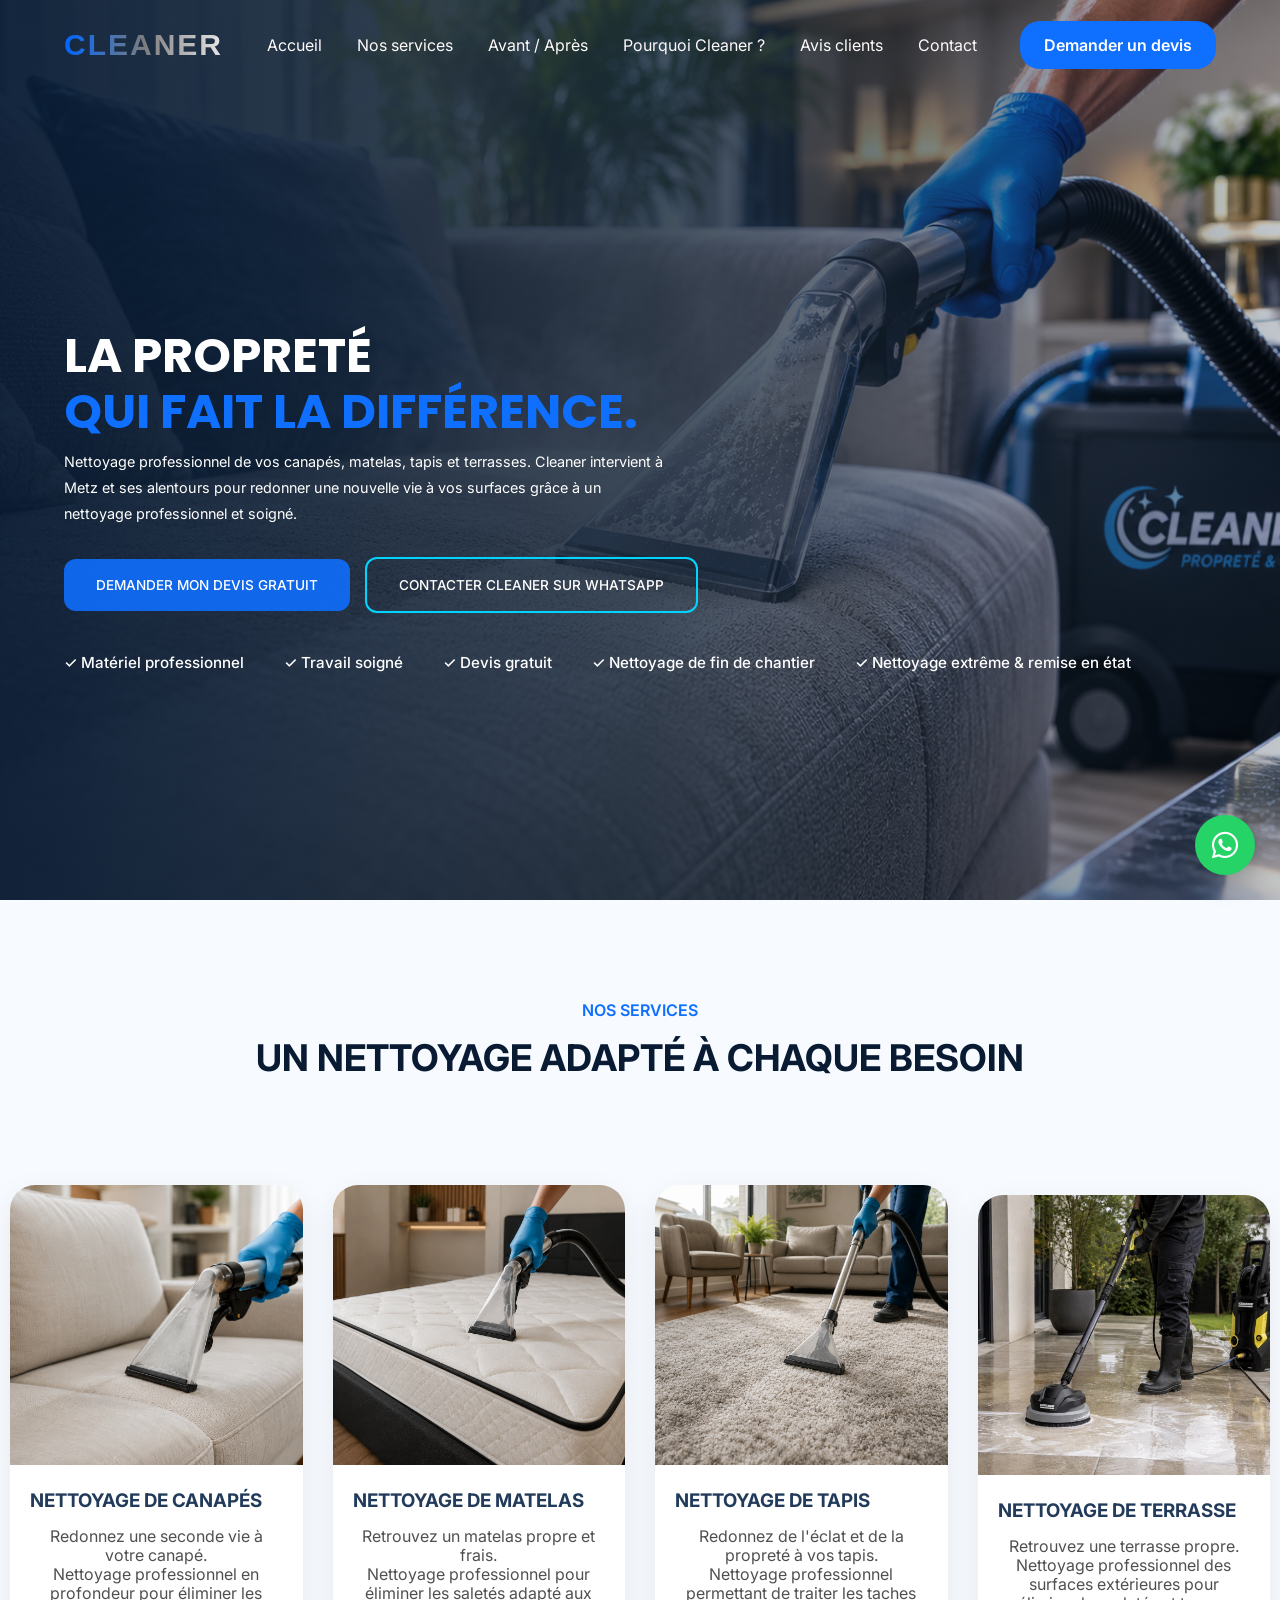
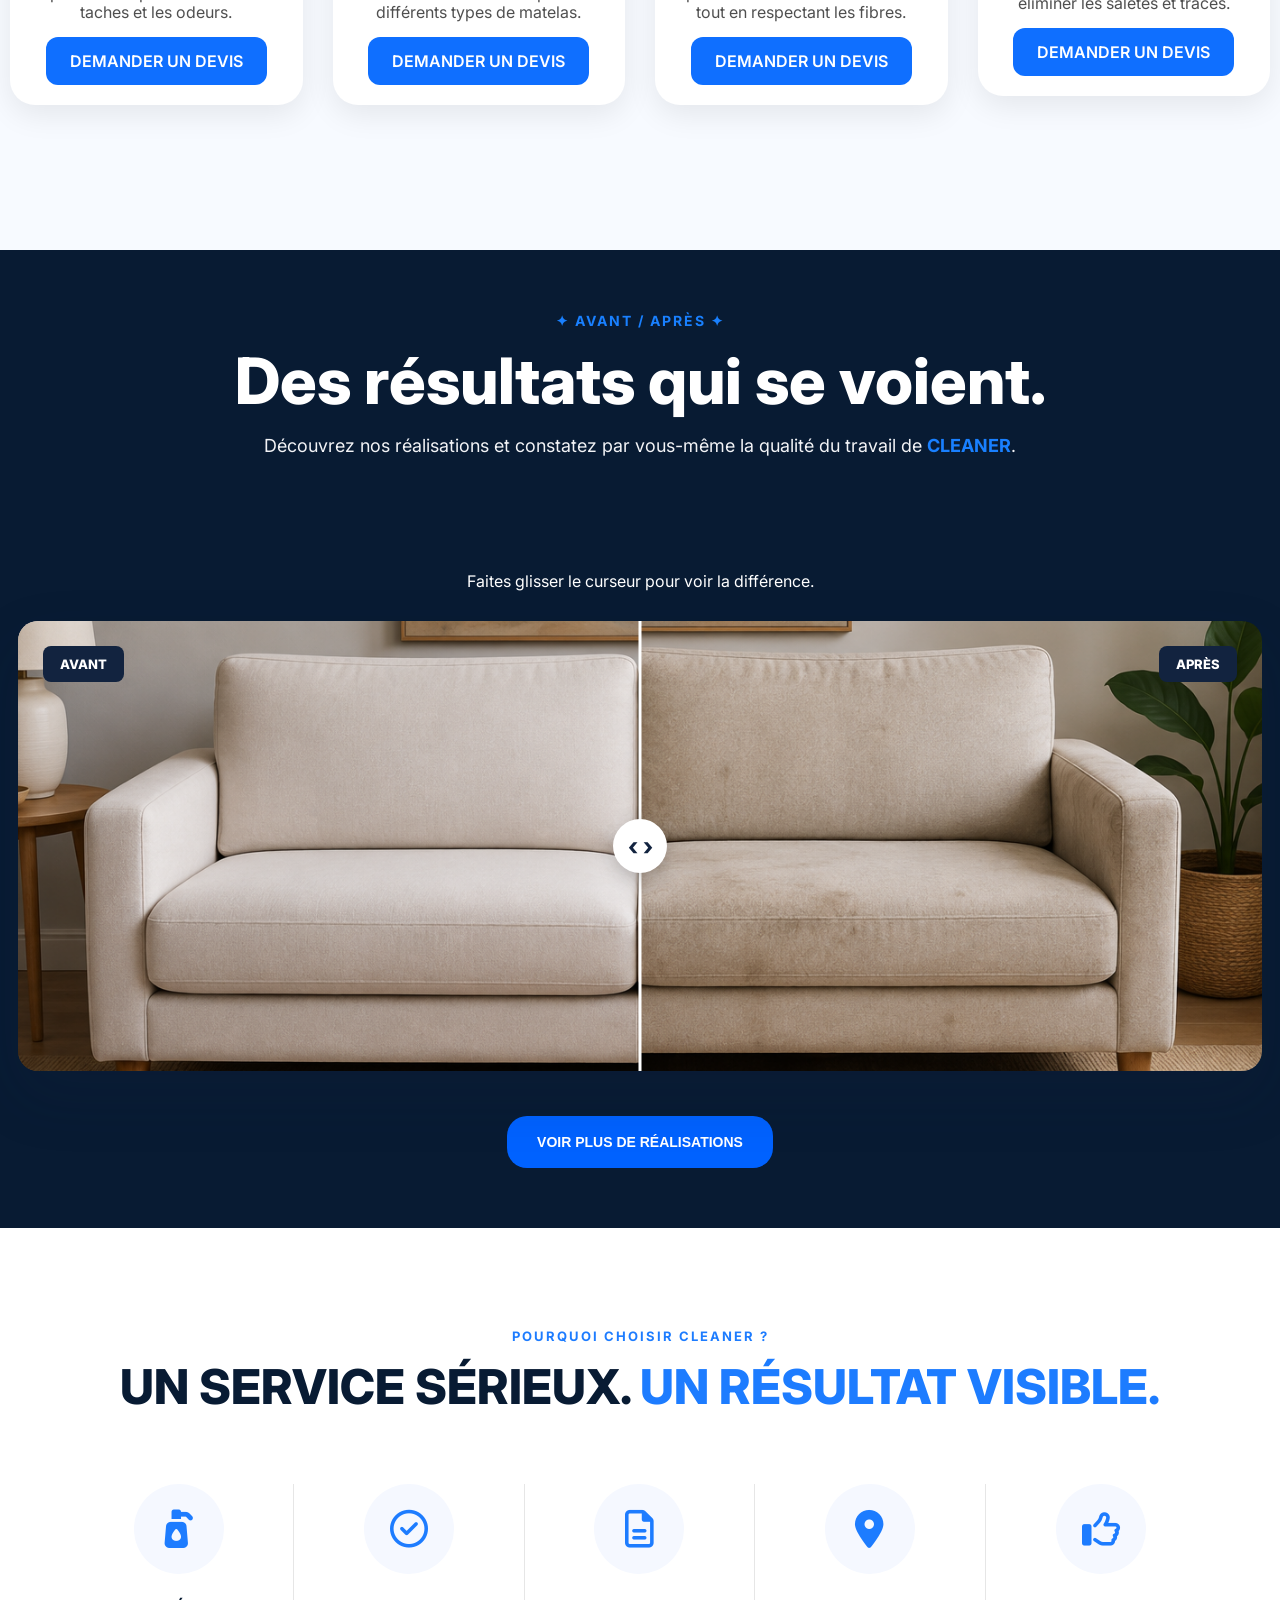
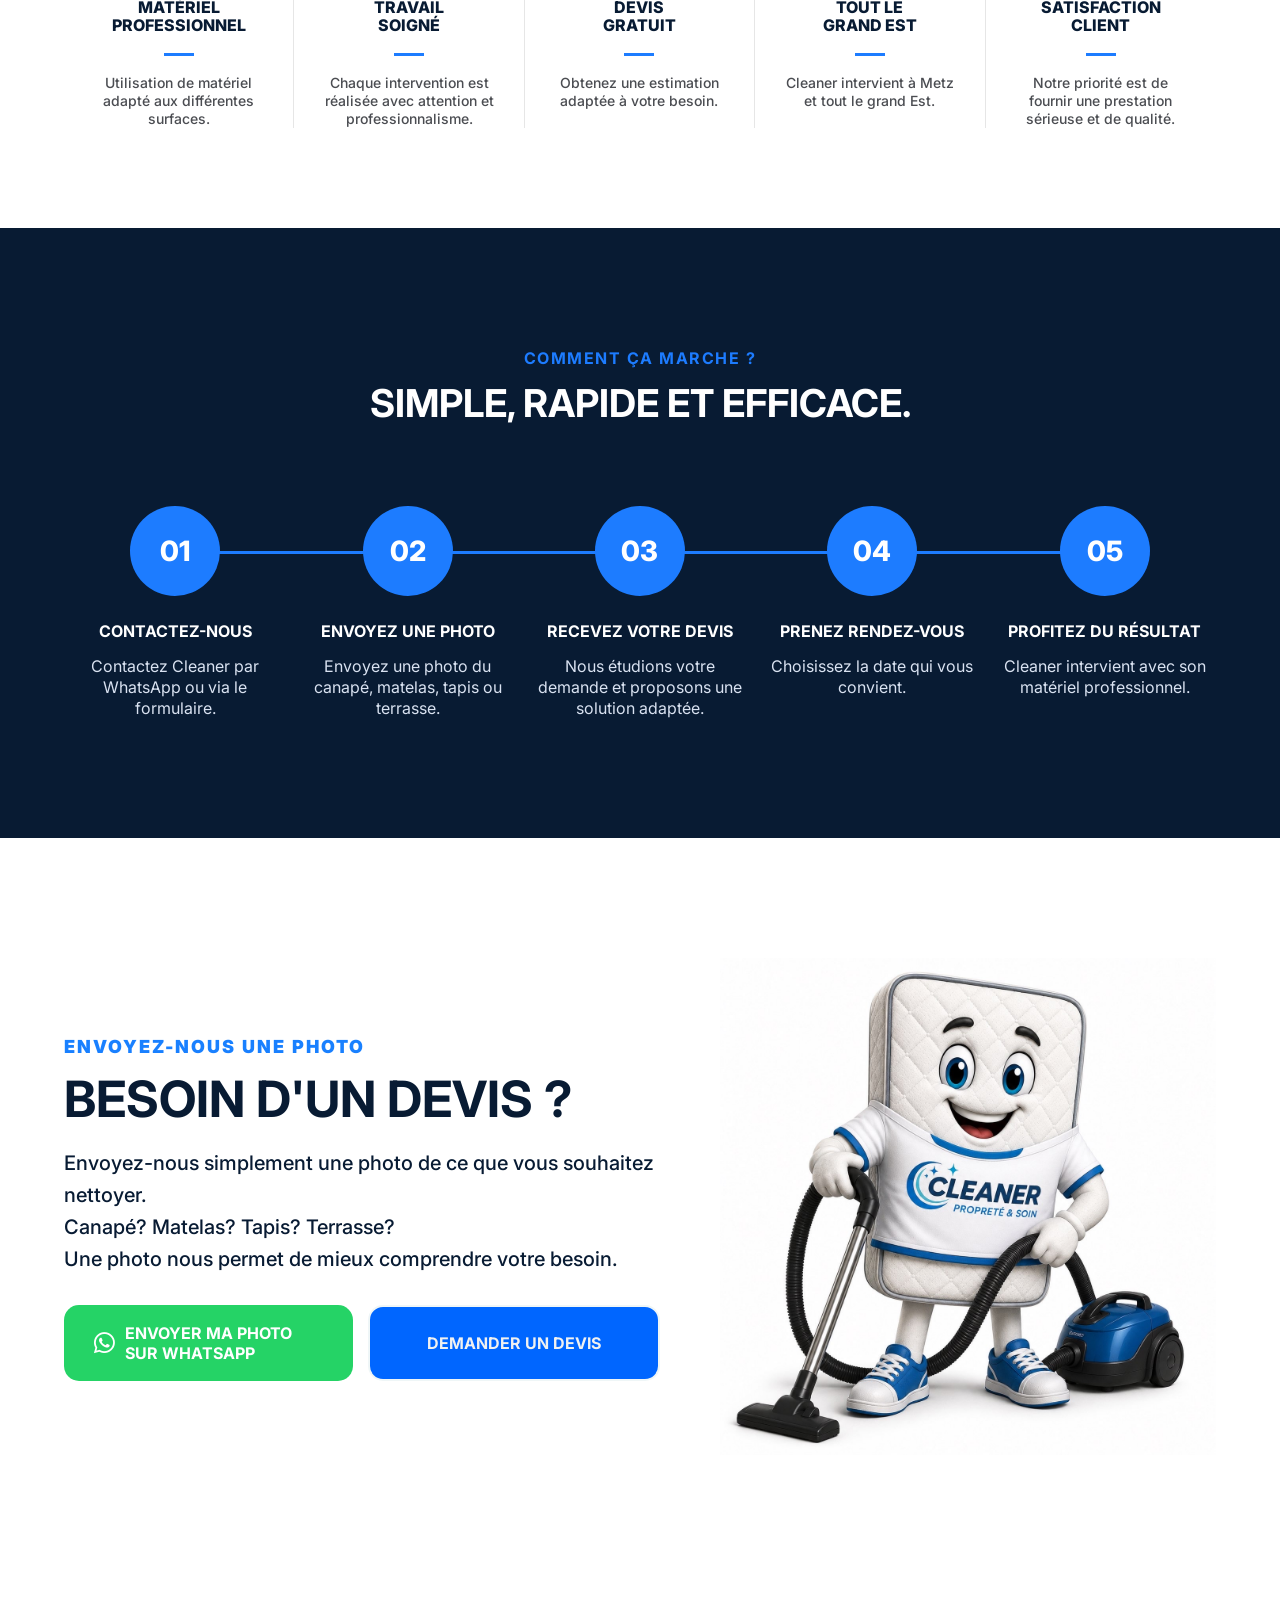
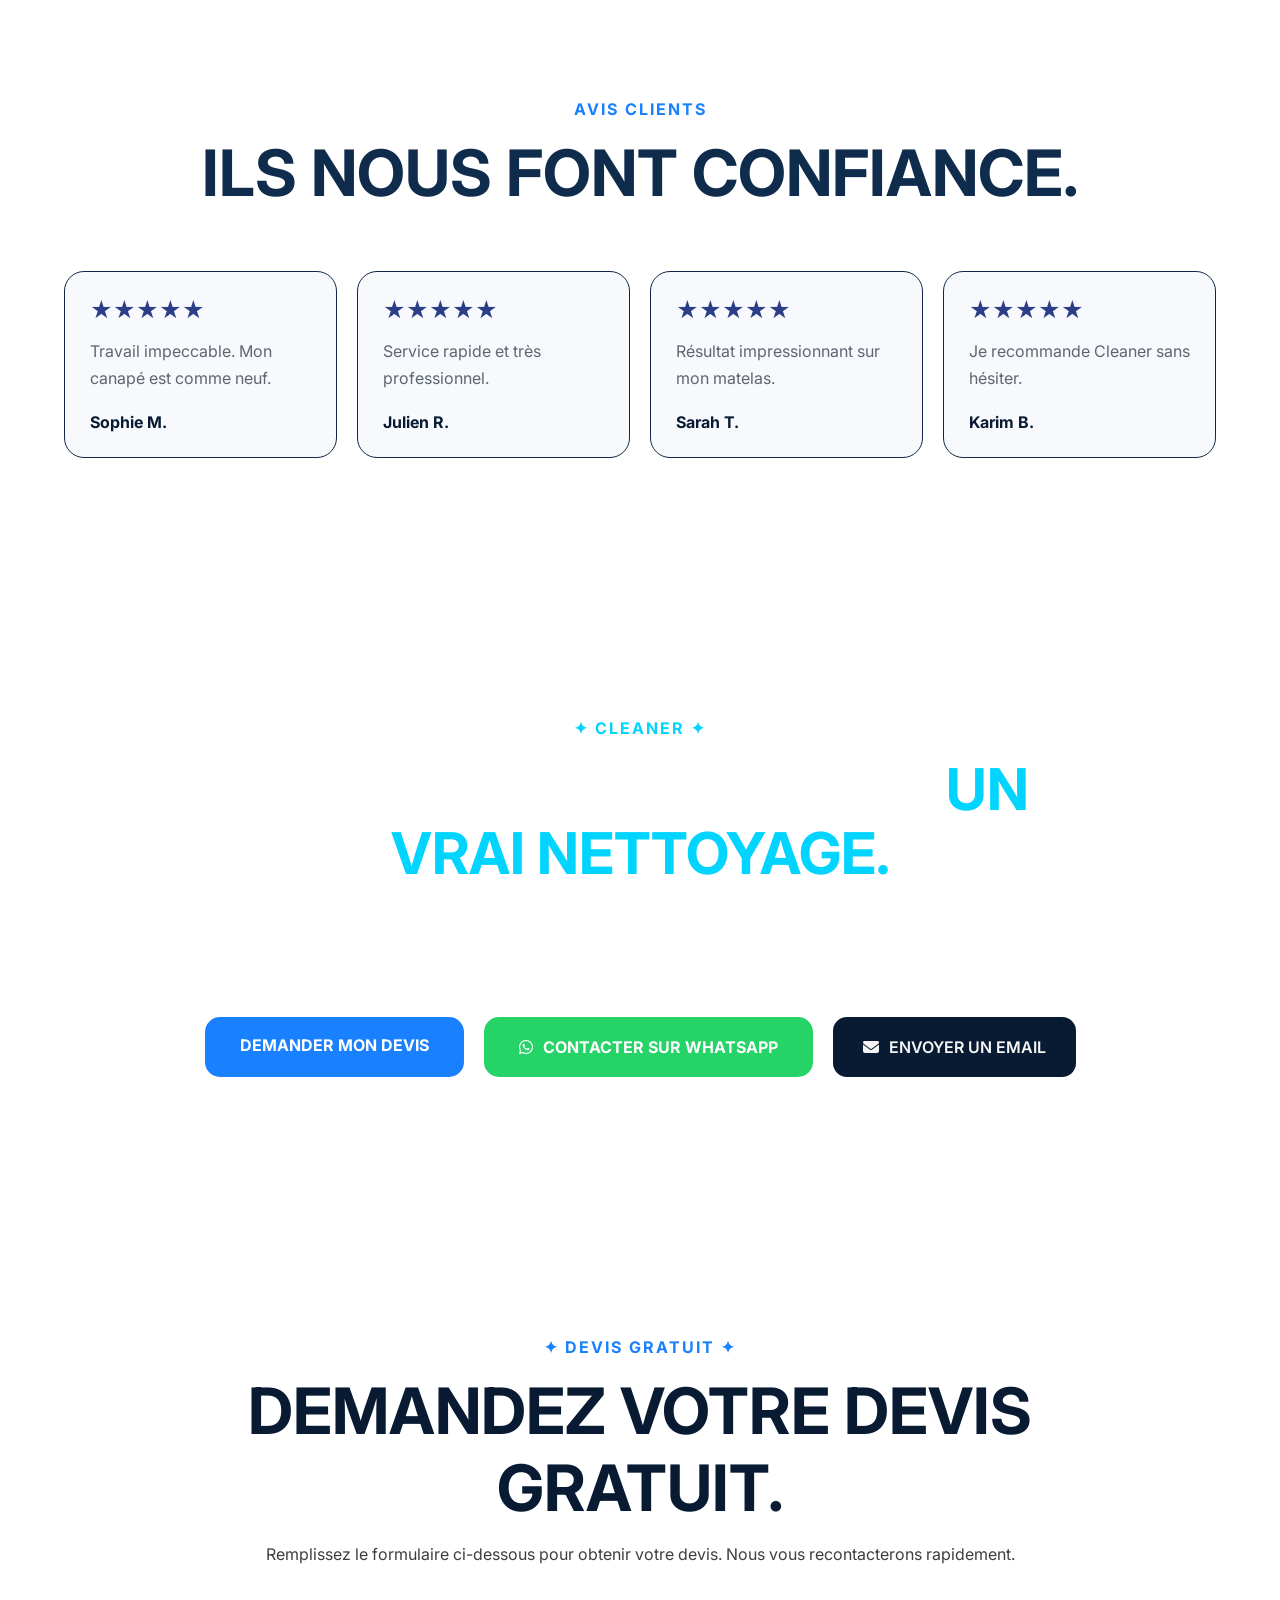
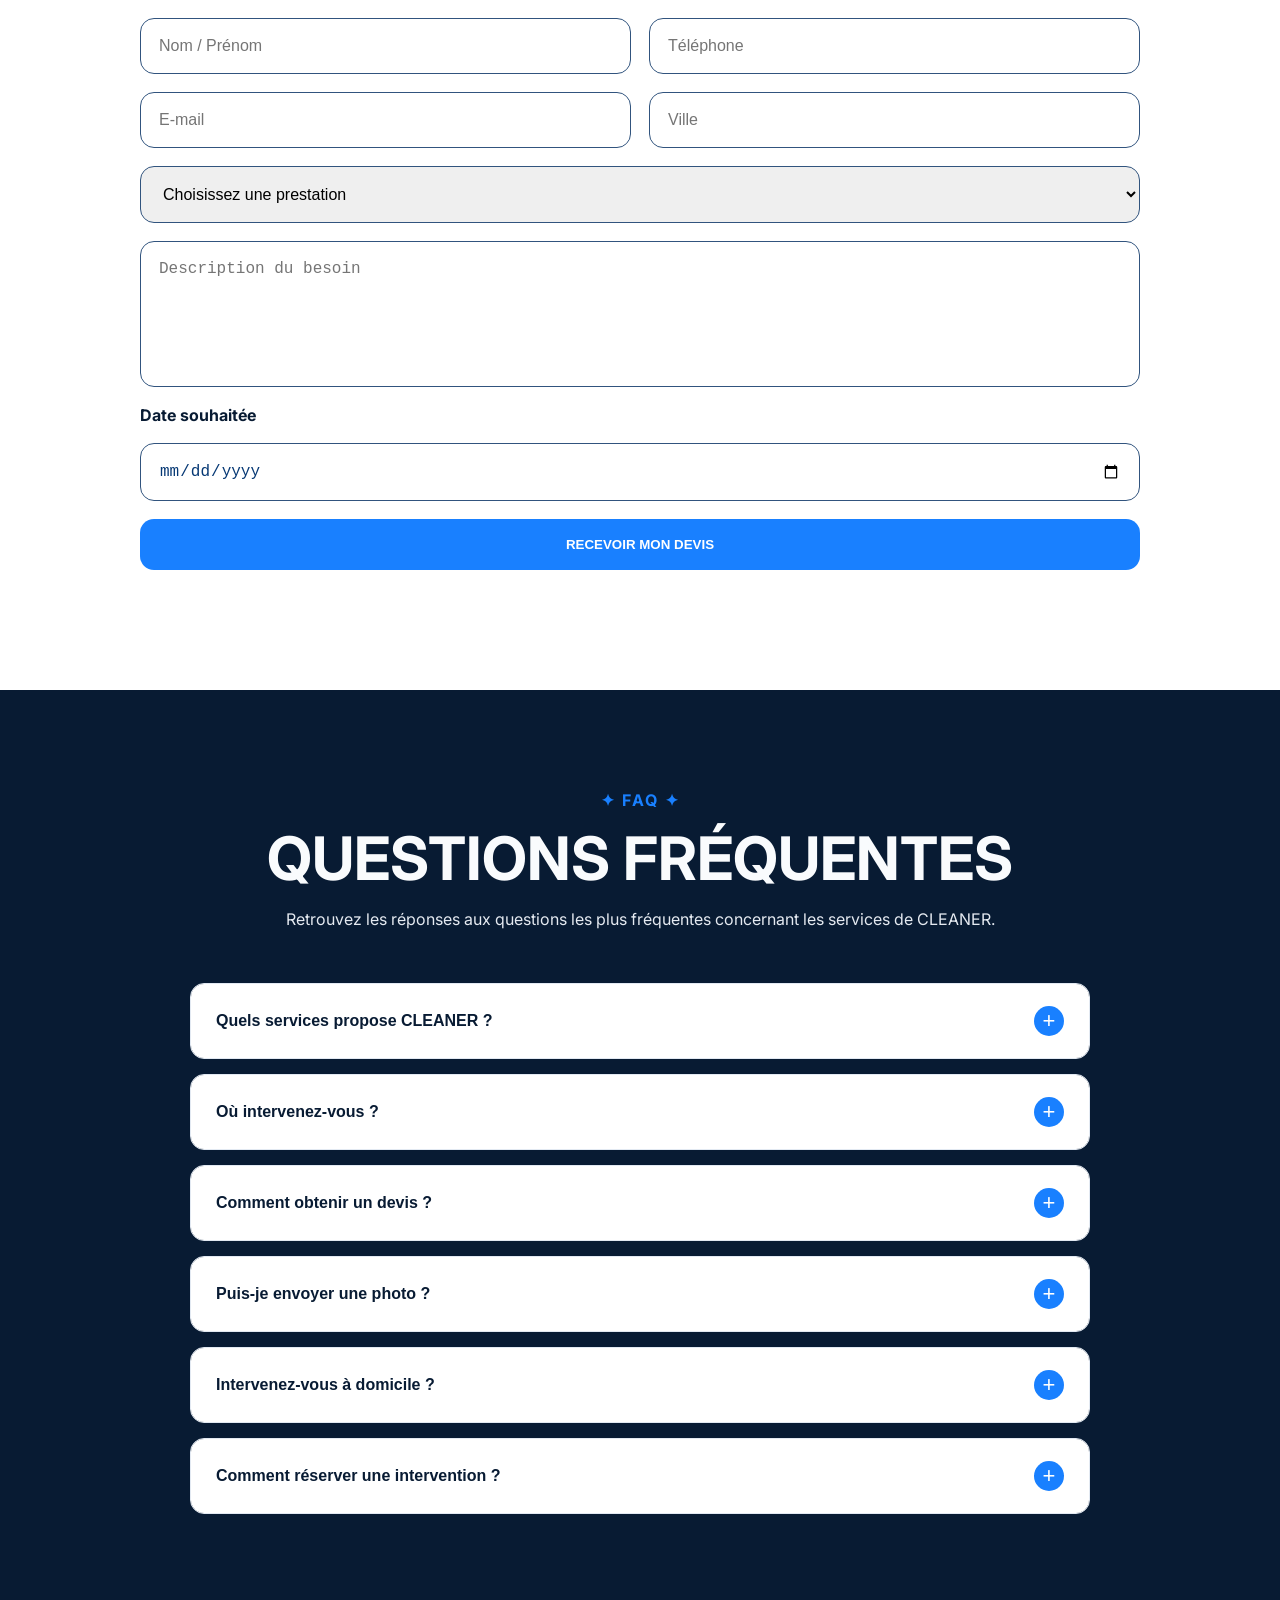
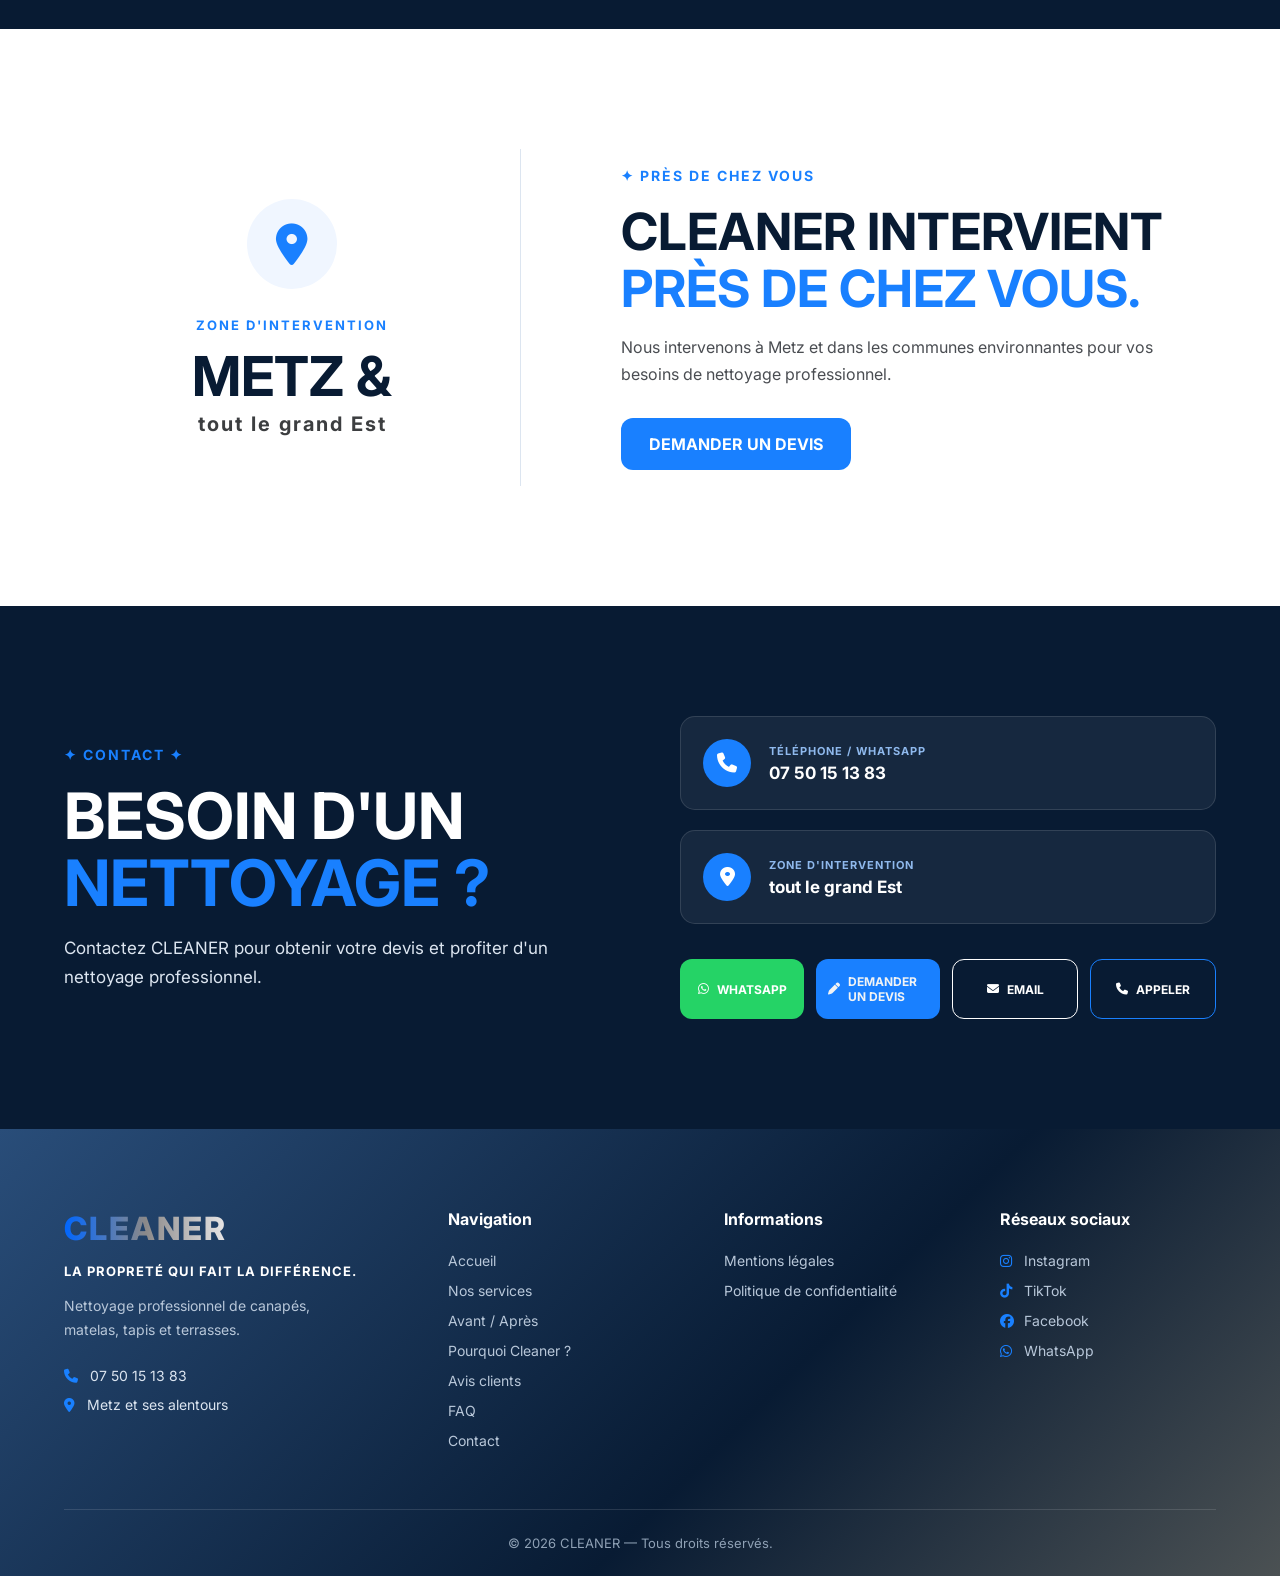
==== index.html @ 1c325944 "Update index.html" ====
<!DOCTYPE html>
<html lang="fr">
<head>
    <meta charset="UTF-8">
    <meta name="viewport" content="width=device-width, initial-scale=1.0">

    <title>Cleaner | Nettoyage professionnel à Metz et tout le grand Est</title>

    <link rel="stylesheet" href="style.css">
    <link rel="stylesheet"
href="https://cdnjs.cloudflare.com/ajax/libs/font-awesome/6.5.2/css/all.min.css">
     <meta
    name="description"
    content="Cleaner propose le nettoyage professionnel de canapés, matelas, tapis et terrasses à Metz et ses alentours. Demandez votre devis gratuit."
      >
<link rel="stylesheet" href="https://cdnjs.cloudflare.com/ajax/libs/font-awesome/6.5.2/css/all.min.css">
<link rel="stylesheet" href="https://cdnjs.cloudflare.com/ajax/libs/font-awesome/6.6.0/css/all.min.css">
</head>
    
<body>


<header class="header">
    <div class="container">
        <a href="#" class="logo">CLEANER</a>

        <nav class="nav">
            <a href="#home">Accueil</a>
            <a href="#services">Nos services</a>
            <a href="#before-after">Avant / Après</a>
            <a href="#why-cleaner">Pourquoi Cleaner ?</a>
            <a href="#reviews">Avis clients</a>
            <a href="#contact">Contact</a>
        </nav>

        <a href="#devis" class="btn-header">
            Demander un devis
        </a>

        <div class="menu-toggle">
            <span></span>
            <span></span>
            <span></span>
        </div>
    </div>
        
</header>

<section class="hero" id="home">
    <div class="hero-overlay"></div>

    <div class="container hero-content">

        <div class="hero-text">

            <h1>
                La propreté <span>qui fait la différence.</span>
            </h1>


            <p>
                Nettoyage professionnel de vos canapés, matelas,
                tapis et terrasses.

                Cleaner intervient à Metz et ses alentours pour
                redonner une nouvelle vie à vos surfaces grâce
                à un nettoyage professionnel et soigné.
            </p>

            <div class="hero-buttons">

                <a href="#devis" class="btn-primary">
                   DEMANDER MON DEVIS GRATUIT
                </a>

                <a href="https://wa.me/33750151383" class="btn-secondary">
                    CONTACTER CLEANER SUR WHATSAPP
                </a>

            </div>

            <div class="hero-features">

                <div>✓  Matériel professionnel</div>
                <div>✓  Travail soigné</div>
                <div>✓  Devis gratuit</div>
                <div>✓  Nettoyage de fin de chantier</div>
                <div>✓  Nettoyage extrême & remise en état </div>

            </div>

        </div>

       

    </div>
</section>

<section class="services" id="services">

    <div class="section-title">
        <span>NOS SERVICES</span>

        <h2>
            UN NETTOYAGE ADAPTÉ À  CHAQUE BESOIN
        </h2>
    </div>

    <div class="services-grid">

        <div class="service-card">

            <img src="canape.png" alt="Nettoyage canapé">

            <div class="service-content">

                <h3>NETTOYAGE DE CANAPÉS</h3>

                <p>
                    Redonnez une seconde vie à votre canapé.<br>
                    Nettoyage professionnel en profondeur pour éliminer les taches et les odeurs.
                </p>

                <a href="#devis">
                    DEMANDER UN DEVIS
                </a>

            </div>

        </div>

        <div class="service-card">

            <img src="matelas.png" alt="Nettoyage matelas">

            <div class="service-content">

                <h3>NETTOYAGE DE MATELAS</h3>

                <p>
                    Retrouvez un matelas propre et frais.<br>
                    Nettoyage professionnel pour éliminer les saletés adapté aux différents types de matelas.
                </p>

                <a href="#devis">
                    DEMANDER UN DEVIS
                </a>

            </div>

        </div>

        <div class="service-card">

            <img src="tapis.png" alt="Nettoyage tapis">

            <div class="service-content">

                <h3>NETTOYAGE DE TAPIS</h3>

                <p>
                    Redonnez de l'éclat et de la propreté à vos tapis.<br>
                    Nettoyage professionnel permettant de traiter les taches tout en respectant les fibres.
                </p>

                <a href="#devis">
                    DEMANDER UN DEVIS
                </a>

            </div>

        </div>

        <div class="service-card">

            <img src="terrasse.JPG" alt="Nettoyage terrasse">

            <div class="service-content">

                <h3>NETTOYAGE DE TERRASSE</h3>

                <p>
                    Retrouvez une terrasse propre.<br>
                    Nettoyage professionnel des surfaces extérieures pour éliminer les saletés et traces.
                </p>

                <a href="#devis">
                    DEMANDER UN DEVIS
                </a>

            </div>

        </div> 
          
    </div>
    <a href="#devis" class="services-cta-mobile">
    DEMANDER UN DEVIS
     </a>
</section>

<section class="before-after" id="before-after">

    <div class="section-before-after-title">

        <span class="eyebrow">✦ AVANT / APRÈS ✦</span>

        <h2>Des résultats qui se voient.</h2>

         <p>
            Découvrez nos réalisations et constatez par vous-même
            la qualité du travail de <strong>CLEANER</strong>.
         </p>
 
     

    </div>



    <!-- COMPARATEUR -->
    <div class="interactive-section">

        <div class="interactive-title">


            <p>
                Faites glisser le curseur pour voir la différence.
            </p>

        </div>


        <!-- COMPARATEUR -->
        <div class="comparison">

            <!-- IMAGE APRÈS -->
            <img
                class="comparison-image after-image"
                src="compapres.png"
                alt="Après nettoyage"
            >

            <!-- IMAGE AVANT -->
            <div class="before-image-wrapper">

                <img
                    class="comparison-image"
                    src="compavant.png"
                    alt="Avant nettoyage"
                >

            </div>


            <!-- LABELS -->
            <span class="comparison-label before-text">
                AVANT
            </span>

            <span class="comparison-label after-text">
                APRÈS
            </span>


            <!-- LIGNE DU CURSEUR -->
            <div class="slider-line"></div>


            <!-- BOUTON DU CURSEUR -->
            <div class="slider-button">
                <span>‹</span>
                <span>›</span>
            </div>


            <!-- INPUT INVISIBLE -->
            <input
                type="range"
                min="0"
                max="100"
                value="50"
                class="slider"
                aria-label="Comparateur avant après"
            >

        </div>


     

    </div>


    <!-- GALERIE SUPPLÉMENTAIRE -->
    <div class="more-gallery" id="moreGallery">

        <h3>Encore plus de réalisations</h3>

        <div class="extra-grid">

            <div class="extra-card">
               
                 <img src="canapetran.JPG" alt="Canapé avant après">
                <strong>Nettoyage canapé</strong>
            </div>

            <div class="extra-card">
              <img src="matelastran.JPG" alt="Matelas avant après">  
                <strong>Nettoyage matelas</strong>
            </div>

            <div class="extra-card">
                <img src="tapistran.JPG" alt="Tapis avant après">
                <strong>Nettoyage tapis</strong>
            </div>

            <div class="extra-card">
                <img src="terrassetran.JPG" alt="Terrasse avant après">
                <strong>Nettoyage terrasse</strong>
            </div>

        </div>

    </div>


    <!-- BOUTON -->
    <div class="more-button-container">

        <button id="moreButton" class="more-button">
            VOIR PLUS DE RÉALISATIONS
        </button>

    </div>

</section>

<section class="why-cleaner" id="why-cleaner">

    <div class="why-header">

        <span class="why-subtitle">
            POURQUOI CHOISIR CLEANER ?
        </span>

        <h2>
            UN SERVICE SÉRIEUX.
            <span>UN RÉSULTAT VISIBLE.</span>
        </h2>

    </div>

    <div class="why-container">

        <div class="why-item">
            <div class="why-icon">
                 <i class="fa-solid fa-pump-soap"></i>
            </div>

            <h3>MATÉRIEL<br>PROFESSIONNEL</h3>

            <div class="line"></div>

            <p>
                Utilisation de matériel adapté aux différentes surfaces.
            </p>
        </div>

        <div class="why-item">
            <div class="why-icon">
                   <i class="fa-regular fa-circle-check"></i>
                 </div>

            <h3>TRAVAIL<br>SOIGNÉ</h3>

            <div class="line"></div>

            <p>
                Chaque intervention est réalisée avec attention et professionnalisme.
            </p>
        </div>

        <div class="why-item">
            <div class="why-icon">
                 <i class="fa-regular fa-file-lines"></i>

            </div>

            <h3>DEVIS<br>GRATUIT</h3>

            <div class="line"></div>

            <p>
                Obtenez une estimation adaptée à votre besoin.
            </p>
        </div>



        <div class="why-item">
            <div class="why-icon">
                <i class="fa-solid fa-location-dot"></i>
    
            </div>

            <h3>TOUT LE <br>GRAND EST</h3>

            <div class="line"></div>

            <p>
                Cleaner intervient à Metz et tout le grand Est.
            </p>
        </div>

        <div class="why-item">
            <div class="why-icon">
                 <i class="fa-regular fa-thumbs-up"></i>
            </div>

            <h3>SATISFACTION<br>CLIENT</h3>

            <div class="line"></div>

            <p>
                Notre priorité est de fournir une prestation sérieuse et de qualité.
            </p>
        </div>

    </div>

</section>

<section class="how-it-works" id="how-it-works">

    <div class="how-header">

        <span class="how-subtitle">
            COMMENT ÇA MARCHE ?
        </span>

        <h2>
            SIMPLE, RAPIDE ET EFFICACE.
        </h2>

    </div>

    <div class="steps">

        <div class="step">

            <div class="step-number">01</div>
                  <div class="step-line"></div>

                  <div class="step-content">
            <h3>CONTACTEZ-NOUS</h3>

            <p>
                Contactez Cleaner par WhatsApp ou via le formulaire.
            </p>
                  </div>
        </div>

        <div class="step">

            <div class="step-number">02</div>
                <div class="step-line"></div>
                <div class="step-content">
            <h3>ENVOYEZ UNE PHOTO</h3>

            <p>
                Envoyez une photo du canapé, matelas, tapis ou terrasse.
            </p>
                </div>
        </div>

        <div class="step">

            <div class="step-number">03</div>
                  <div class="step-line"></div>
                  <div class="step-content">
            <h3>RECEVEZ VOTRE DEVIS</h3>

            <p>
                Nous étudions votre demande et proposons une solution adaptée.
            </p>
               </div>
        </div>

        <div class="step">

            <div class="step-number">04</div>
                     <div class="step-line"></div>
                     <div class="step-content">
            <h3>PRENEZ RENDEZ-VOUS</h3>

            <p>
                Choisissez la date qui vous convient.
            </p>
                </div>
        </div>

        <div class="step">

            <div class="step-number">05</div>
                  <div class="step-content">
            <h3>PROFITEZ DU RÉSULTAT</h3>

            <p>
                Cleaner intervient avec son matériel professionnel.
            </p>
                </div>
        </div>

    </div>

</section>

<section class="send-photo" id="send-photo">

    <div class="send-photo-container">

        <div class="send-photo-content">

            <span class="send-subtitle">
                ENVOYEZ-NOUS UNE PHOTO
            </span>

            <h2>
                BESOIN D'UN DEVIS ?
            </h2>

            <p>
                Envoyez-nous simplement une photo de ce que vous souhaitez nettoyer.<br> 
                 Canapé? Matelas? Tapis? Terrasse?<br>
                 Une photo nous permet de mieux comprendre votre besoin. 
            </p>

            <div class="send-buttons">

                <a href="https://wa.me/33750151383?text=Bonjour%20je%20souhaite%20envoyer%20une%20photo%20pour%20obtenir%20un%20devis"  class="photo-btn">
                  <i class="fa-brands fa-whatsapp"></i>
                    ENVOYER MA PHOTO SUR WHATSAPP
                </a>

                <a href="#devis"
                   class="send-btn-secondary">
                    DEMANDER UN DEVIS
                </a>


                

            </div>

        </div>

        <div class="send-photo-image">

            <img src="logo.JPG" alt="Mascotte Cleaner">

        </div>

    </div>

</section>

<section class="reviews" id="reviews">

    <div class="reviews-header">

        <span>AVIS CLIENTS</span>

        <h2>ILS NOUS FONT CONFIANCE.</h2>

    </div>

    <div class="reviews-grid">

        <div class="review-box">
            <div class="stars">★★★★★</div>

            <p>
                Travail impeccable. Mon canapé est comme neuf.
            </p>

            <h4>Sophie M.</h4>
        </div>

        <div class="review-box">
            <div class="stars">★★★★★</div>

            <p>
                Service rapide et très professionnel.
            </p>

            <h4>Julien R.</h4>
        </div>

        <div class="review-box">
            <div class="stars">★★★★★</div>

            <p>
                Résultat impressionnant sur mon matelas.
            </p>

            <h4>Sarah T.</h4>
        </div>

        <div class="review-box">
            <div class="stars">★★★★★</div>

            <p>
                Je recommande Cleaner sans hésiter.
            </p>

            <h4>Karim B.</h4>
        </div>

    </div>

</section>

<section class="cta">

    <div class="cta-overlay">

        <div class="cta-content">

            <span class="cta-subtitle">
                ✦ CLEANER ✦
            </span>

            <h2>
                VOTRE SURFACE MÉRITE
                <span>UN VRAI NETTOYAGE.</span>
            </h2>

            <p>
                Canapé, matelas, tapis ou terrasse : faites appel à CLEANER.
                Intervention à Metz tout le grand Est.
                Demandez votre devis gratuitement et sans engagement.
            </p>

            <div class="cta-buttons">

                <a href="#devis" class="cta-btn-primary">
                     DEMANDER MON DEVIS
                </a>

                <a href="https://wa.me/33750151383?text=Bonjour%20je%20souhaite%20obtenir%20un%20devis."
                   class="cta-btn-whatsapp">

                    <i class="fa-brands fa-whatsapp"></i>
                    CONTACTER SUR WHATSAPP

                </a>

                  <a href="mailto:contact.cleaner57@gmail.com?subject=Demande%20de%20devis"
                        class="cta-btn-email">

                        <i class="fa-solid fa-envelope"></i>
                           ENVOYER UN EMAIL

                             </a>

                

                

            </div>

        </div>

    </div>

</section>

<section class="devis" id="devis">

    <div class="devis-header">

        <span class="devis-subtitle">
            ✦ DEVIS GRATUIT ✦
        </span>

        <h2>
            DEMANDEZ VOTRE DEVIS GRATUIT.
        </h2>

        <p>
            Remplissez le formulaire ci-dessous pour obtenir votre devis.
            Nous vous recontacterons rapidement.
        </p>

    </div>

    <form id="quoteForm" class="quote-form">

        <div class="form-grid">

            <input
                type="text"
                id="nom"
                placeholder="Nom / Prénom"
                required
            >

            <input
                type="tel"
                id="telephone"
                placeholder="Téléphone"
                required
            >

            <input
                type="email"
                id="email"
                placeholder="E-mail"
            >

            <input
                type="text"
                id="ville"
                placeholder="Ville"
            >

        </div>

        <select id="service" required>

            <option value="">
                Choisissez une prestation
            </option>

            <option>
                Nettoyage de canapé
            </option>

            <option>
                Nettoyage de matelas
            </option>

            <option>
                Nettoyage de tapis
            </option>

            <option>
                Nettoyage de terrasse
            </option>

        </select>

        <textarea
            id="description"
            rows="6"
            placeholder="Description du besoin"
        ></textarea>

        <label class="date-label">
            Date souhaitée
        </label>

        <input
            type="date"
            id="date"
        >

       

        

        <button type="submit">

            RECEVOIR MON DEVIS

        </button>

        <div id="successMessage">

            Merci pour votre demande !
            Nous vous recontacterons rapidement.

        </div>

    </form>

</section>

<section class="faq" id="faq">

    <div class="faq-header">

        <span>✦ FAQ ✦</span>

        <h2>QUESTIONS FRÉQUENTES</h2>

        <p>
            Retrouvez les réponses aux questions les plus fréquentes
            concernant les services de CLEANER.
        </p>

    </div>


    <div class="faq-container">

        <div class="faq-item">

            <button class="faq-question">
                <span>Quels services propose CLEANER ?</span>
                <span class="faq-icon">+</span>
            </button>

            <div class="faq-answer">
                <p>
                    CLEANER est spécialisé dans le nettoyage des canapés,
                    matelas, tapis et terrasses.
                </p>
            </div>

        </div>


        <div class="faq-item">

            <button class="faq-question">
                <span>Où intervenez-vous ?</span>
                <span class="faq-icon">+</span>
            </button>

            <div class="faq-answer">
                <p>
                    CLEANER intervient à Metz et tout le grand Est.
                </p>
            </div>

        </div>


        <div class="faq-item">

            <button class="faq-question">
                <span>Comment obtenir un devis ?</span>
                <span class="faq-icon">+</span>
            </button>

            <div class="faq-answer">
                <p>
                    Remplissez le formulaire de devis ou contactez-nous
                    directement sur WhatsApp.
                </p>
            </div>

        </div>


        <div class="faq-item">

            <button class="faq-question">
                <span>Puis-je envoyer une photo ?</span>
                <span class="faq-icon">+</span>
            </button>

            <div class="faq-answer">
                <p>
                    Oui. Une photo permet de mieux évaluer votre besoin.
                    Vous pouvez l'envoyer directement sur WhatsApp après
                    votre demande de devis.
                </p>
            </div>

        </div>


        <div class="faq-item">

            <button class="faq-question">
                <span>Intervenez-vous à domicile ?</span>
                <span class="faq-icon">+</span>
            </button>

            <div class="faq-answer">
                <p>
                    Oui, selon la zone d'intervention de CLEANER.
                </p>
            </div>

        </div>


        <div class="faq-item">

            <button class="faq-question">
                <span>Comment réserver une intervention ?</span>
                <span class="faq-icon">+</span>
            </button>

            <div class="faq-answer">
                <p>
                    Contactez CLEANER par WhatsApp ou demandez votre devis
                    directement en ligne.
                </p>
            </div>

        </div>

    </div>

</section>

<section class="zone" id="zone">

    <div class="zone-container">

        <!-- PARTIE GAUCHE -->
        <div class="zone-left">

            <div class="zone-icon">
                <i class="fa-solid fa-location-dot"></i>
            </div>

            <span>ZONE D'INTERVENTION</span>

            <h2>
                METZ &
            </h2>

            <h3>
                tout le grand Est 
            </h3>

        </div>


        <!-- PARTIE DROITE -->
        <div class="zone-right">

            <span class="zone-eyebrow">
                ✦ PRÈS DE CHEZ VOUS
            </span>

            <h2>
                CLEANER INTERVIENT
                <strong>PRÈS DE CHEZ VOUS.</strong>
            </h2>

            <p>
                Nous intervenons à Metz et dans les communes
                environnantes pour vos besoins de nettoyage
                professionnel.
            </p>

            <a href="#devis" class="zone-button">
                DEMANDER UN DEVIS
            </a>

        </div>

    </div>

</section>

<section class="contact" id="contact">

    <div class="contact-container">

        <div class="contact-content">

            <span class="contact-eyebrow">
                ✦ CONTACT ✦
            </span>

            <h2>
                BESOIN D'UN<br>
                <strong>NETTOYAGE ?</strong>
            </h2>

            <p>
                Contactez CLEANER pour obtenir votre devis
                et profiter d'un nettoyage professionnel.
            </p>

        </div>


        <div class="contact-info">

            <div class="contact-item">
                <i class="fa-solid fa-phone"></i>

                <div>
                    <span>TÉLÉPHONE / WHATSAPP</span>
                    <strong>07 50 15 13 83</strong>
                </div>
            </div>


            <div class="contact-item">
                <i class="fa-solid fa-location-dot"></i>

                <div>
                    <span>ZONE D'INTERVENTION</span>
                    <strong>tout le grand Est</strong>
                </div>
            </div>


            <div class="contact-buttons">

                <a href="https://wa.me/33750151383"
                   target="_blank"
                   class="contact-whatsapp">
                    <i class="fa-brands fa-whatsapp"></i>
                    WHATSAPP
                </a>

                <a href="#devis" class="contact-devis">
                    <i class="fa-solid fa-pen"></i>
                    DEMANDER UN DEVIS
                </a>

                <a href="mailto:contact.cleaner57@gmail.com" class="contact-email">
                      <i class="fa-solid fa-envelope"></i>
                         EMAIL
                              </a>
                
            

                <a href="tel:0750151383" class="contact-call">
                    <i class="fa-solid fa-phone"></i>
                    APPELER
                </a>

            </div>

        </div>

    </div>

</section>

<footer class="footer">

    <div class="footer-container">

        <!-- PRÉSENTATION -->

        <div class="footer-brand">

            <a href="#home" class="footer-logo">
                CLEANER
            </a>

            <p class="footer-slogan">
                LA PROPRETÉ QUI FAIT LA DIFFÉRENCE.
            </p>

            <p class="footer-description">
                Nettoyage professionnel de canapés, matelas,
                tapis et terrasses.
            </p>

            <div class="footer-contact">

                <a href="tel:0750151383">
                    <i class="fa-solid fa-phone"></i>
                    07 50 15 13 83
                </a>

                <span>
                    <i class="fa-solid fa-location-dot"></i>
                    Metz et ses alentours
                </span>

            </div>

        </div>


        <!-- NAVIGATION -->

        <div class="footer-column">

            <h3>Navigation</h3>

            <a href="#home">Accueil</a>
            <a href="#services">Nos services</a>
            <a href="#before-after">Avant / Après</a>
            <a href="#why">Pourquoi Cleaner ?</a>
            <a href="#reviews">Avis clients</a>
            <a href="#faq">FAQ</a>
            <a href="#contact">Contact</a>

        </div>


        <!-- INFORMATIONS -->

        <div class="footer-column">

            <h3>Informations</h3>

            <a href="mentions-legales.html">Mentions légales</a>
            <a href="politique-confidentialite.html">Politique de confidentialité</a>

        </div>


        <!-- RÉSEAUX -->

        <div class="footer-column">

            <h3>Réseaux sociaux</h3>

            <a href="#">
                <i class="fa-brands fa-instagram"></i>
                Instagram
            </a>

            <a href="#">
                <i class="fa-brands fa-tiktok"></i>
                TikTok
            </a>

            <a href="https://www.facebook.com/share/1DrT3rDkGL/?mibextid=wwXIfr">
                <i class="fa-brands fa-facebook"></i>
                Facebook
            </a>

            <a href="https://wa.me/33750151383" target="_blank">
                <i class="fa-brands fa-whatsapp"></i>
                WhatsApp
            </a>

        </div>

    </div>


    <!-- BAS DU FOOTER -->

    <div class="footer-bottom">

        <p>
            © 2026 CLEANER — Tous droits réservés.
        </p>

    </div>

</footer>




<a
    href="https://wa.me/33750151383"
    class="whatsapp-float"
    target="_blank"
    aria-label="Contacter CLEANER sur WhatsApp"
>
    <i class="fa-brands fa-whatsapp"></i>
</a>

<div id="popup" class="popup">

    <img id="popupImage" src="" alt="Image agrandie">

</div>
<script src="script.js"></script>
</body>
</html>
---- style.css ----
@import url('https://fonts.googleapis.com/css2?family=Poppins:wght@400;600;700;800&family=Inter:wght@400;500;600&display=swap');

*{
    margin:0;
    padding:0;
    box-sizing:border-box;
}

html{
    scroll-behavior:smooth;
}

body{
    font-family:'Inter',sans-serif;
    overflow-x:hidden;
}

.container{
    width:90%;
    max-width:1300px;
    margin:auto;
}

/* HEADER */

.header{
    position:fixed;
    width:100%;
    top:0;
    left:0;
    z-index:1000;
    transition:.3s;
}

.header.scrolled{
    background:#0e3360;
    box-shadow:0 5px 25px rgba(0,0,0,.15);
}

.header .container{
    height:90px;
    display:flex;
    align-items:center;
    justify-content:space-between;
}

.logo{
      background: linear-gradient(90deg, #0066ff, #8b8989da, #e9e7e7);
    -webkit-background-clip: text;
    -webkit-text-fill-color: transparent;
    background-clip: text;
    text-decoration:none;
    font-size:30px;
    font-weight:850;
    font-family:'Montserrat', sans-serif;
    letter-spacing:2px;
}

.nav{
    display:flex;
    gap:35px;
}

.nav a{
    color:rgb(253, 250, 250);
    text-decoration:none;
    font-weight:400;
}

.btn-header{
    background:#0F6FFF;
    color:white;
    text-decoration:none;
    padding:14px 24px;
    border-radius:20px;
    font-weight:600;
}

/* HERO */

.hero{
    min-height:100vh;
    position:relative;
    display:flex;
    align-items:center;
    background:url("hero.png") center/cover;
}

.hero-overlay{
    position:absolute;
    inset:0;
    background:linear-gradient(
    90deg,
    rgba(8,27,51,.95),
    rgba(27, 42, 58, 0.847),
    rgba(8, 27, 51, 0.249)
    );
}

.hero-content{
    position:relative;
    z-index:2;
    display:grid;
    grid-template-columns:1fr 1fr;
    align-items:center;
    gap:60px;
}


.hero-text h1{
    
    font-family: 'Poppins', sans-serif;
    font-size: 3rem;
    font-weight: 700;
    line-height: 1.15;
    color: #ffffff;
    text-transform: uppercase;
    max-width: 900px;
    margin-top:100px;
}

.hero-text span{
    display: block;
    color: #0F6FFF;
    white-space: nowrap;
}



.hero-text p{
    color:white;
    font-size:0.9rem;
    line-height:1.8;
    margin:10px 0;
    max-width:600px;
}

.hero-buttons{
    display:flex;
    gap: 15px;
    align-items:center;
    flex-wrap:nowrap;
    margin-top:30px;
}

.btn-primary{
    background:#0f6fffe2;
    color:white;
    font-size:0.85rem;
    padding:18px 32px;
    border-radius:12px;
    font-weight:500;
    white-space:nowrap;
    text-decoration:none;
}

.btn-secondary{
    border:2px solid #00d5ff;
    color:white;
    font-size:0.85rem;
    padding:18px 32px;
    border-radius:12px;
    font-weight:500;
    white-space:nowrap;
    text-decoration:none;
   
}

.hero-features{
    margin-top:40px;
    display: flex;
   
    font-weight: 500;
    justify-content: center;
    align-items: center;
    gap: 40px;
    flex-wrap: nowrap;
}

.hero-features div{
    color:white;
    font-size:.95rem;
     white-space:nowrap;
}



@keyframes float{

    0%{
        transform:translateY(0);
    }

    50%{
        transform:translateY(-15px);
    }

    100%{
        transform:translateY(0);
    }

}

/* MENU MOBILE */

.menu-toggle{
    display:none;
    flex-direction:column;
    gap:5px;
    cursor:pointer;
}

.menu-toggle span{
    width:28px;
    height:3px;
    background:white;
}

/* RESPONSIVE */

/* =========================
   TABLETTE
========================= */

@media (max-width: 991px){
    
    .hero-content{
        grid-template-columns: 1fr;
        text-align: center;
    }

    .hero-text h1{
        font-size: 3.2rem;
        margin-top: 70px;
    }

    .hero-text span{
        white-space: normal;
    }

    .hero-text p{
        margin: 20px auto;
    }

    .hero-buttons{
        justify-content: center;
        flex-wrap: wrap;
    }

    .hero-features{
        justify-content: center;
        flex-wrap: wrap;
        gap: 15px 25px;
    }

    .nav{
        position: fixed;
        top: 90px;
        left: -100%;
        width: 100%;
        background: #081B33;
        flex-direction: column;
        text-align: center;
        padding: 30px;
        transition: .3s;
    }

    .nav.active{
        left: 0;
    }

    .menu-toggle{
        display: flex;
    }

    .btn-header{
        display: none;
    }
}


/* =========================
   TÉLÉPHONE
========================= */

@media (max-width: 768px){

    .container{

        width: 90%;

    }

    /* HEADER */

   .header .container{
    height: 75px;
    display: flex;
    align-items: center;
    justify-content: flex-start;
    }

    .menu-toggle{
    order: -1;
    margin-right: 12px;
    }

    .logo{

        font-size: 24px;

        letter-spacing: 1.5px;

    }

    .nav{

        position: fixed;

        top: 0;

        left: -280px;

        width: 280px;

        height: 100vh;

        background: #081B33;

        display: flex;

        flex-direction: column;

        padding-top: 100px;

        transition: 0.3s ease;

        z-index: 999;

        box-shadow: 10px 0 30px rgba(0,0,0,.3);

    }

    .nav.active{

        left: 0;

    }

    .nav a{

        width: 100%;

        padding: 18px 25px;

        color: white;

        text-decoration: none;

        border-bottom: 1px solid rgba(255,255,255,0.15);

    }

    /* HERO */

    .hero{

        min-height: 90vh;

        padding: 110px 0 50px;

        align-items: center;

    }

    .hero-content{

        width: 90%;

        text-align: left;

    }

    .hero-buttons{
    display: flex;
    flex-direction: column;
    gap: 15px;
    align-items: flex-start;
}

.hero-buttons a{
    width: 100%;
    text-align: center;
}


.hero h1{
    font-size: 38px;
}

.hero p{
    font-size: 14px;
}

}



.services{
    padding:100px 0;
    background:#f7faff;
}

.section-title{
    text-align:center;
    margin-bottom:60px;
}

.section-title span{
    color:#0F6FFF;
    font-weight:600;
    text-transform:uppercase;
    
}

.section-title h2{
    font-size:2.3rem;
    margin-top:15px;
    color:#081B33;
}

.services-grid{
    display:grid;
    padding:45px 10px;
    grid-template-columns:repeat(4,1fr);
    gap:30px;
}

.service-card{
    background:white;
    border-radius:25px;
    overflow:hidden;
    box-shadow:0 10px 30px rgba(0,0,0,.08);
    transition:.3s;
      max-width: 320px;
    margin: auto;

}

.service-card:hover{
    transform:translateY(-10px);
}

.service-card img{
    width:100%;
    height:280px;
    object-fit:cover;
}

.service-content{
    padding:20px;
}

.service-content h3{
    margin-bottom:15px;
    color:#223b5a;
}

.service-content p{
    line-height:1.19;
    color:#000000b0;

    text-align:center;
    font-size:16px;
    margin-bottom: 15px;
   font-weight: 400;
    
}

.service-content a{
    display:block;
    background:#0F6FFF;
    color:white;
    text-decoration:none;
    padding:14px 24px;
    border-radius:12px;
    font-weight:600;
    width:fit-content;
    margin:auto;
  
}
.services-cta-mobile {
    display: none;
}

@media (max-width:992px){

    .services-grid{
        grid-template-columns:repeat(2,1fr);
    }

}
@media(max-width:768px){

    .services {
        padding: 70px 0;
    }

    .section-title {
        margin-bottom: 30px;
        padding: 0 15px;
    }

    .section-title h2 {
        font-size: 1.7rem;
        line-height: 1.2;
    }

    .services-grid {
        grid-template-columns: repeat(2, 1fr);
        gap: 15px;
        padding: 20px 15px;
    }

    .service-card {
        width: 100%;
        max-width: none;
        border-radius: 18px;
    }

    .service-card img {
        width: 100%;
        height: 140px;
        object-fit: cover;
    }

    .service-content {
        padding: 12px;
    }

    .service-content h3 {
        font-size: 13px;
        line-height: 1.3;
        margin-bottom: 8px;
    }

    .service-content p {
        font-size: 11px;
        line-height: 1.4;
        margin-bottom: 12px;
    }

 

    .services-cta {
        font-size: 13px;
        padding: 14px 25px;
        margin-top: 25px;
    }
        /* Cacher les boutons des cards */
    .service-content a{
        display:none;
    }

    /* Afficher le bouton unique */
    .services-cta-mobile{
        display:block;
        width:fit-content;
        margin:30px auto 0;
        padding:15px 30px;
        background:#0F6FFF;
        color:white;
        text-decoration:none;
        border-radius:12px;
        font-weight:600;
        text-align:center;
        font-size:14px;
    }
}



.before-after {
    padding: 60px 18px;
    background: #081B33;
}
.section-before-after-title {
    text-align: center;
    max-width: 850px;
    margin: 0 auto 45px;

}

.eyebrow {
    display: inline-block;
    color: #1980ff;
    font-weight: 700;
    font-size: 14px;
    letter-spacing: 2px;
    margin-bottom: 18px;
}

.section-before-after-title h2 {
    font-size: clamp(38px, 5vw, 68px);
    line-height: 1.05;
    margin-bottom: 18px;
    font-weight: 800;
    color: white;
}

.section-before-after-title p {
    font-size: 18px;
    color: #f2f3f6;
    line-height: 1.6;
}

.section-before-after-title strong {
    color: #1980ff;
}



/* =========================
   COMPARATEUR
========================= */

.interactive-section {
    max-width: 1400px;
    margin: 110px auto 0;
}

.interactive-title {
    text-align: center;
    margin-bottom: 30px;
}

.interactive-title h3 {
    font-size: 36px;
    margin: 8px 0;
}

.interactive-title p {
    color: white;
}

.comparison {
    position: relative;
    width: 100%;
    height: min(450px, 43vw);
    min-height: 350px;
    overflow: hidden;
    border-radius: 20px;
    box-shadow: 0 25px 60px rgba(18, 35, 63, 0.15);
    user-select: none;
    touch-action: none;
}

.comparison-image {
    position: absolute;
    inset: 0;
    width: 100%;
    height: 100%;
    object-fit: cover;
}

.after-image {
    z-index: 1;
}

.before-image-wrapper {
    position: absolute;
    z-index: 2;
    inset: 0;
    width: 50%;
    overflow: hidden;
}

.before-image-wrapper .comparison-image {
    width: 100vw;
    max-width: none;

}

.comparison-label {
    position: absolute;
    top: 25px;
    padding: 10px 17px;
    background: #12233f;
    color: white;
    border-radius: 8px;
    font-size: 13px;
    font-weight: 800;
    z-index: 8;
}

.before-text {
    left: 25px;
}

.after-text {
    right: 25px;
}

.slider-line {
    position: absolute;
    z-index: 7;
    left: 50%;
    top: 0;
    width: 3px;
    height: 100%;
    background: white;
    transform: translateX(-50%);
    pointer-events: none;
}

.slider-button {
    position: absolute;
    z-index: 9;
    top: 50%;
    left: 50%;
    width: 54px;
    height: 54px;
    transform: translate(-50%, -50%);
    border-radius: 50%;
    background: white;
    color: #12233f;
    display: flex;
    align-items: center;
    justify-content: center;
    gap: 5px;
    font-size: 25px;
    font-weight: bold;
    box-shadow: 0 5px 20px rgba(0,0,0,0.2);
    pointer-events: none;
}

.slider {
    position: absolute;
    z-index: 10;
    inset: 0;
    width: 100%;
    height: 100%;
    opacity: 0;
    cursor: ew-resize;
    margin: 0;
}

.slider-instruction {
    display: flex;
    justify-content: center;
    align-items: center;
    gap: 15px;
    margin-top: 18px;
    font-weight: 800;
    font-size: 14px;
}

.slider-instruction span {
    color: #1355a5;
    font-size: 20px;
}


/* =========================
   PLUS DE RÉALISATIONS
========================= */

.more-gallery {
    max-width: 1400px;
    margin: 70px auto 0;
    display: none;
}

.more-gallery.show {
    display: block;
    animation: appear 0.5s ease;
}

@keyframes appear {
    from {
        opacity: 0;
        transform: translateY(20px);
    }

    to {
        opacity: 1;
        transform: translateY(0);
    }
}

.more-gallery h3 {
    text-align: center;
    font-size: 32px;
    margin-bottom: 30px;
    color: rgb(178, 208, 244);
}

.extra-grid {
    display: grid;
    grid-template-columns: repeat(4, 1fr);
    gap: 20px;
}

.extra-card {
    background: white;
    border-radius: 16px;
    overflow: hidden;
    border: 1px solid #e5eaf1;
}



.extra-card strong {
    display: block;
    padding: 18px;
}
.extra-card img{
    width:100%;
    height:250px;
    object-fit:cover;
    display:block;
}


/* =========================
   BOUTON
========================= */

.more-button-container {
    text-align: center;
    margin-top: 45px;
}

.more-button {
    border: none;
    background: #0062ff;
    color: white;
    padding: 18px 30px;
    border-radius: 20px;
    font-weight: 800;
    font-size: 14px;
    cursor: pointer;
    transition: 0.3s ease;
}

.more-button span {
    margin-left: 15px;
    font-size: 20px;
}

.more-button:hover {
    transform: translateY(-3px);
    box-shadow: 0 15px 30px rgba(18, 35, 63, 0.2);
}


/* =========================
   TABLETTE
========================= */

@media (max-width: 1000px) {

    .gallery {
        grid-template-columns: repeat(2, 1fr);
    }

    .extra-grid {
        grid-template-columns: repeat(2, 1fr);
    }

    .comparison {
        height: 55vw;
    }
}


/* =========================
   TÉLÉPHONE
========================= */

@media (max-width: 650px) {

    .section-before-after-title h2 {
        font-size: 2rem;
        line-height: 1.2;
    }

    .section-before-after-title p {
        font-size: 14px;
    }

    .gallery {
        grid-template-columns: repeat(2, 1fr);
        gap: 12px;
    }

    .comparison-small {
        height: 160px;
    }

    .card-title {
        padding: 12px;
        font-size: 12px;
        justify-content: center;
    }

    .icon {
        font-size: 16px;
    }

    .label {
        font-size: 9px;
        padding: 5px 8px;
    }

    .extra-grid {
        grid-template-columns: repeat(2, 1fr);
        gap: 12px;
    }

    .extra-card img {
        height: 140px;
    }

    .extra-card strong {
        padding: 10px;
        font-size: 12px;
        text-align: center;
    }

    .more-button {
        width: auto;
        min-width: 250px;
    }
}
@media (max-width: 768px){

    .interactive-section{
        margin-top: 70px;
    }

    .interactive-title h3{
        font-size: 26px;
    }

    .interactive-title p{
        font-size: 14px;
        padding: 0 10px;
    }

      .comparison{
        width: 100%;
        height: 180px;
        min-height: 180px;
    }

    .comparison-image{
        width: 100%;
        height: 100%;
        object-fit: cover;
        object-position: center;
    }
     

    .comparison-label{
        top: 12px;
        padding: 7px 12px;
        font-size: 10px;
    }
     

    .before-text{
        left: 12px;
    }

    .after-text{
        right: 12px;
    }

    .slider-button{
        width: 42px;
        height: 42px;
        font-size: 18px;
    }

    .slider-line{
        width: 2px;
    }

    .slider-instruction{
        font-size: 12px;
        gap: 8px;
        margin-top: 12px;
        text-align: center;
    }

    .slider-instruction span{
        font-size: 16px;
    }

}




.why-cleaner{
    padding:100px 5%;
    background:#fff;
}

.why-header{
    text-align:center;
    margin-bottom:70px;
}

.why-subtitle{
    display:block;
    color:#1d7cff;
    font-size:13px;
    font-weight:700;
    letter-spacing:2px;
    margin-bottom:15px;
}

.why-header h2{
    margin:0;
    color:#081B33;
    font-size:48px;
    font-weight:800;
    line-height:1.15;
}

.why-header h2 span{
    color:#1d7cff;
}

.why-container{
    display:grid;
    grid-template-columns:repeat(5,1fr);
}

.why-item{
    text-align:center;
    padding:0 25px;
    border-right:1px solid #e6e6e6;
}

.why-item:last-child{
    border-right:none;
}



.why-icon{
    width:90px;
    height:90px;
    margin:0 auto 25px;

    display:flex;
    justify-content:center;
    align-items:center;

    border-radius:50%;

    background:#f5f8ff;

    color:#1d7cff;
    font-size:38px;
}

.why-item h3{
    font-size:16px;
    color:#081B33;
    font-weight:800;
    line-height:1.1;
}

.line{
    width:30px;
    height:3px;
    background:#1d7cff;
    margin:18px auto;
}

.why-item p{
    font-size:14px;
    line-height:1.3;
    color:#4b4d52;
    font-weight:500;
}

@media(max-width:992px){

    .why-container{
        grid-template-columns:repeat(2,1fr);
        gap:40px;
    }

    .why-item{
        border-right:none;
    }

}

@media(max-width:768px){

    .why-cleaner{
        padding:70px 5%;
    }

    /* TITRE */

    .why-header{
        margin-bottom:45px;
    }

    .why-subtitle{
        font-size:11px;
        letter-spacing:1.5px;
        margin-bottom:12px;
    }

    .why-header h2{
        font-size:30px;
        line-height:1.2;
    }


    /* 2 + 2 + 1 */

    .why-container{
        display:grid;
        grid-template-columns:repeat(2,1fr);
        gap:45px 0;
    }

    .why-item{
        padding:0 12px;
        border-right:none;
    }

    /* Séparation entre les deux colonnes */

    .why-item:nth-child(odd){
        border-right:1px solid #e6e6e6;
    }

    /* 5ème élément centré */

    .why-item:nth-child(5){
        grid-column:1 / 3;
        justify-self:center;
        width:50%;
        border-right:none;
    }


    /* ICÔNES */

    .why-icon{
        width:65px;
        height:65px;

        margin-bottom:18px;

        font-size:27px;
    }


    /* TITRES */

    .why-item h3{
        font-size:13px;
        line-height:1.2;
    }


    /* LIGNE */

    .line{
        width:25px;
        height:2px;
        margin:13px auto;
    }


    /* DESCRIPTION */

    .why-item p{
        font-size:12px;
        line-height:1.45;
    }

}
    
.how-it-works{
    padding:120px 5%;
    background:#081B33;
}

.how-header{
    text-align:center;
    margin-bottom:80px;
}

.how-subtitle{
    display:block;
    color:#1d7cff;
    font-weight:700;
    letter-spacing:1.5px;
    margin-bottom:12px;
}

.how-header h2{
    color:white;
    font-size:clamp(20px,3vw,50px);
}

.steps{
    display:grid;
    grid-template-columns:repeat(5,1fr);
    gap:10px;
}

.step{
    text-align:center;
    position:relative;
}

.step-number{
    width:70px;
    height:70px;

    margin:auto auto 25px;

    border-radius:50%;

    background:#1d7cff;
    color:white;

    display:flex;
    justify-content:center;
    align-items:center;

    font-size:18px;
    font-weight:400;
}

.step h3{
    color:white;
    margin-bottom:15px;
    font-size:16px;
}

.step p{
    color:#d9e2f1;
    line-height:1.3;
}



.step-line{
    position:absolute;
    top:45px;
    left:60%;
    width:100%;
    height:3px;
    background:#1d7cff;
    z-index:1;
}

.step-number{
    position:relative;
    z-index:2;

    width:90px;
    height:90px;

    margin:auto auto 25px;

    border-radius:50%;

    background:#1d7cff;
    color:white;

    display:flex;
    justify-content:center;
    align-items:center;

    font-size:28px;
    font-weight:800;
}

@media (max-width:768px){

    .steps{
        display:flex;
        flex-direction:column;
        gap:30px;
    }

    .step{
        display:flex;
        align-items:flex-start;
        gap:15px;
        text-align:left;
    }

    
    .step-number{
        width:50px;
        height:50px;
        flex-shrink:0;
        font-size:18px;
        margin:0;
    }

    .step-line{
        display:none;
    }

  
    .step-content{
        display:flex;
        flex-direction:column;
    }

    .step-content h3{
        margin:0 0 8px 0;
        font-size:14px;
    }

    .step-content p{
        margin:0;
        font-size:12px;
        line-height:1.5;
    }


}




.send-photo{
    padding:120px 5%;
    background:#ffffff;
}

.send-photo-container{
    max-width:1400px;
    margin:auto;

    display:grid;
    grid-template-columns:1.2fr 1fr;
    align-items:center;
    gap:60px;
}

.send-subtitle{
    display:block;
    color:#1980ff;
    font-weight:900;
    font-size: 18px;
    letter-spacing:2px;
    margin-bottom:15px;
}

.send-photo-content h2{
    font-size:clamp(20px,4vw,50px);
    line-height:1.1;
    margin-bottom:20px;
    color:#081B33;
}

.send-photo-content p{
    font-size:20px;
    line-height:1.6;
    font-weight:500;
    color:#081B33;
    margin-bottom:30px;
}

.send-list{
    display:flex;
    flex-wrap:wrap;
    gap:15px;
    margin-bottom:35px;
}

.send-list span{
    background:#f3f8ff;
    padding:12px 18px;
    border-radius:50px;
    font-weight:600;
    color:#081B33;
}

.send-buttons{
    display:flex;
    gap:15px;
    flex-wrap:center;
}

.send-btn-primary{
    background:#25D366;
    color:white;
    text-decoration:none;
    padding:18px 30px;
    border-radius:15px;
    font-weight:700;
}
.photo-btn{
    display:flex;
    align-items:center;
    justify-content:center;
    gap:10px;
    background:#25D366;
    color:white;
    text-decoration:none;
    padding:18px 30px;
    border-radius:15px;
    font-weight:700;
    font-size:16px;
     align-items:center;
    justify-content:center;
    gap:10px;
    display: flex;
    width:100%;

}

.photo-btn i{
    font-size:24px;
}

.send-btn-secondary{
    border:2px solid #eff6f7;
    color:#f0f1f1;
    background: #0066ff;
    text-decoration:none;
    padding:18px 30px;
    border-radius:15px;
    font-weight:700;
    display: flex;
     align-items:center;
    justify-content:center;
    gap:10px;
    width:100%;
}

.send-photo-image{
    text-align:center;
}

.send-photo-image img{
    width:100%;
    max-width:500px;
    animation:float 4s ease-in-out infinite;
}

@keyframes float{
    0%{
        transform:translateY(0);
    }

    50%{
        transform:translateY(-15px);
    }

    100%{
        transform:translateY(0);
    }
}
@media (max-width:768px){

    .send-photo-container{
        grid-template-columns:1fr;
        text-align:center;
    }

    /* Afficher l'image */
    .send-photo-image{
        display:block;
        margin-bottom:30px;
    }

    .send-photo-image img{
        width:80%;
        max-width:300px;
    }

    /* Boutons l'un sous l'autre */
    .send-buttons{
        display:flex;
        flex-direction:column;
        gap:15px;
        width:100%;
    }

    .photo-btn,
    .send-btn-secondary{
        width:100%;
        justify-content:center;
    }

}


.reviews{
    padding:120px 5%;
    background:white;
}

.reviews-header{
    text-align:center;
    margin-bottom:60px;
}

.reviews-header span{
    color:#1980ff;
    font-weight:700;
    letter-spacing:2px;
}

.reviews-header h2{
    color:#102c4d;
    font-size:clamp(38px,5vw,65px);
    margin-top:15px;
}

.reviews-grid{
    display:grid;
    grid-template-columns:repeat(4,1fr);
    gap:20px;
}

.review-box{
    background:#f7f9fc;
    border:1px solid #102848;
    border-radius:20px;
    padding:25px;
    transition:0.3s;
}

.review-box:hover{
    transform:translateY(-5px);
}

.stars{
    color:#162a7be7;
    font-size:22px;
    margin-bottom:15px;
}

.review-box p{
    color:#5e6671;
    line-height:1.7;
    margin-bottom:20px;
}

.review-box h4{
    color:#081B33;
}
@media(max-width:768px){

    .reviews-grid{
        grid-template-columns:repeat(2,1fr);
        gap:15px;
    }

    .review-box{
        padding:18px;
    }

    .stars{
        font-size:18px;
    }

    .review-box p{
        font-size:13px;
    }

}




.cta{
    background:
    linear-gradient(
    rgba(9, 30, 56, 0.475),
    rgba(8, 27, 51, 0.299)
    ),
    url("cta.png");

    background-size:cover;
    background-position:center;
    background-attachment:fixed;

    padding:140px 5%;
}

.cta-content{
    max-width:900px;
    margin:auto;
    text-align:center;
}

.cta-subtitle{
    color:#00D4FF;
    font-weight:700;
    letter-spacing:2px;
}

.cta-content h2{
    color:white;
    font-size:clamp(30px,4.5vw,65px);
    line-height:1.1;
    margin:20px 0;
}

.cta-content h2 span{
    color:#00D4FF;
}

.cta-content p{
    color:white;
    font-size:20px;
    line-height:1.8;
    max-width:750px;
    margin:0 auto 40px;
}

.cta-buttons{
    display:flex;
    justify-content:center;
    gap:20px;
    flex-wrap:wrap;
}

.cta-btn-primary{
    background:#1980ff;
    color:white;
    text-decoration:none;
    padding:18px 35px;
    border-radius:15px;
    font-weight:700;
}

.cta-btn-whatsapp{
    background:#25D366;
    color:white;
    text-decoration:none;
    padding:18px 35px;
    border-radius:15px;

    display:flex;
    align-items:center;
    gap:10px;

    font-weight:700;
}
@media(max-width:768px){

    .cta{
        padding:90px 20px;
        background-attachment:scroll;
        background-position: 70% center ;
    }

    .cta-content h2{
        font-size:38px;
    }

    .cta-content p{
        font-size:15px;
    }

    .cta-buttons{
        flex-direction:column;
    }

    .cta-btn-primary,
    .cta-btn-whatsapp{
        width:100%;
        justify-content:center;
    }

}



.devis{
    padding:120px 5%;
    background:#ffffff;
}

.devis-header{
    text-align:center;
    max-width:800px;
    margin:0 auto 50px;
}

.devis-subtitle{
    color:#1980ff;
    font-weight:700;
    letter-spacing:2px;
}

.devis-header h2{
    color:#081B33;
    font-size:clamp(38px,5vw,65px);
    margin:15px 0;
}

.devis-header p{
    color:#3c3e40;
    line-height:1.7;
}

.quote-form{
    max-width:1000px;
    margin:auto;

    display:flex;
    flex-direction:column;

    gap:18px;
}

.form-grid{
    display:grid;
    grid-template-columns:repeat(2,1fr);
    gap:18px;
}

.quote-form input,
.quote-form select,
.quote-form textarea{

    width:100%;

    padding:18px;

    border:1px solid #31547e;

    border-radius:14px;

    font-size:16px;
}

.quote-form textarea{
    resize:none;
}

.date-label,
.file-label{
    font-weight:700;
    color:#081B33;
}

.quote-form button{

    background:#1980ff;

    color:white;

    border:none;

    padding:18px;

    border-radius:14px;

    font-weight:700;

    cursor:pointer;

    transition:.3s;
}

.quote-form button:hover{

    transform:translateY(-2px);
}

#successMessage{

    display:none;

    background:#eaf8ee;

    color:#1c7c39;

    padding:18px;

    border-radius:12px;

    text-align:center;

    font-weight:600;
}
.quote-form input[type="date"] {
    color: #063874;
    color-scheme: light;
}

@media(max-width:768px){

    .devis{
        padding:80px 20px;
    }

    .form-grid{
        grid-template-columns:1fr;
    }

    .devis-header h2{
        font-size:38px;
    }

    
    .quote-form input,
    .quote-form select,
    .quote-form textarea{
        width:100%;
        max-width:100%;
        min-width:0;
        box-sizing:border-box;
    }

    .quote-form input[type="date"]{
        width:100%;
        max-width:100%;
        min-width:0;
        box-sizing:border-box;
        display:block;
        appearance:none;
        -webkit-appearance:none;
        color: #063874;
        background: white;
    }
    
    
}


.faq {
    padding: 100px 5%;
    background: #081B33;
}

.faq-header {
    text-align: center;
    max-width: 750px;
    margin: 0 auto 50px;
}

.faq-header span {
    color: #1980ff;
    font-weight: 700;
    letter-spacing: 2px;
}

.faq-header h2 {
    color: #f9fbfd;
    font-size: clamp(36px, 5vw, 60px);
    margin: 15px 0;
    line-height: 1.1;
}

.faq-header p {
    color: #e5eaf1;
    line-height: 1.7;
    font-size: 16px;
}

.faq-container {
    max-width: 900px;
    margin: auto;
}

.faq-item {
    background: white;
    border-radius: 14px;
    margin-bottom: 15px;
    border: 1px solid #e2e9f2;
    overflow: hidden;
    transition: .3s ease;
}

.faq-item:hover {
    box-shadow: 0 10px 30px rgba(8, 27, 51, .08);
}

.faq-question {
    width: 100%;
    border: none;
    background: white;
    padding: 22px 25px;
    display: flex;
    align-items: center;
    justify-content: space-between;
    gap: 20px;
    color: #081B33;
    font-size: 16px;
    font-weight: 700;
    text-align: left;
    cursor: pointer;
}

.faq-icon {
    width: 30px;
    height: 30px;
    min-width: 30px;
    border-radius: 50%;
    background: #1980ff;
    color: white;
    display: flex;
    align-items: center;
    justify-content: center;
    font-size: 22px;
    font-weight: 400;
    transition: .3s ease;
}

.faq-answer {
    max-height: 0;
    overflow: hidden;
    transition: max-height .35s ease;
}

.faq-answer p {
    padding: 0 25px 22px;
    color: #4b5563;
    line-height: 1.7;
    font-size: 15px;
}

.faq-item.active .faq-icon {
    transform: rotate(45deg);
    background: #081B33;
}

@media(max-width:768px){

    .faq {
        padding: 80px 20px;
    }

    .faq-header h2 {
        font-size: 34px;
    }

    .faq-header p {
        font-size: 14px;
    }

    .faq-question {
        padding: 18px;
        font-size: 14px;
    }

    .faq-answer p {
        padding: 0 18px 18px;
        font-size: 14px;
    }

}

.zone {
    padding: 120px 5%;
    background: #ffffff;
}

.zone-container {
    max-width: 1200px;
    margin: auto;

    display: grid;
    grid-template-columns: 1fr 1.3fr;

    align-items: center;

    gap: 100px;
}


/* GAUCHE */

.zone-left {
    text-align: center;
    padding: 50px;
    border-right: 1px solid #dce5f0;
}

.zone-icon {
    width: 90px;
    height: 90px;

    margin: 0 auto 25px;

    border-radius: 50%;

    background: #f0f6ff;

    display: flex;
    align-items: center;
    justify-content: center;
}

.zone-icon i {
    font-size: 42px;
    color: #1980ff;
}

.zone-left > span {
    font-size: 13px;
    font-weight: 700;
    letter-spacing: 2px;
    color: #1980ff;
}

.zone-left h2 {
    margin-top: 15px;

    font-size: 55px;
    line-height: 1;

    color: #081B33;
}

.zone-left h3 {
    margin-top: 8px;

    font-size: 20px;
    letter-spacing: 2px;

    color: #3c3e40;
}


/* DROITE */

.zone-eyebrow {
    color: #1980ff;
    font-size: 14px;
    font-weight: 700;
    letter-spacing: 2px;
}

.zone-right h2 {
    margin: 18px 0;

    color: #081B33;

    font-size: clamp(35px, 4vw, 55px);
    line-height: 1.1;
}

.zone-right h2 strong {
    color: #1980ff;
    display: block;
}

.zone-right p {
    max-width: 550px;

    color: #4a4d52;

    font-size: 16px;
    line-height: 1.7;

    margin-bottom: 30px;
}

.zone-button {
    display: inline-block;

    background: #1980ff;
    color: white;

    text-decoration: none;

    padding: 16px 28px;

    border-radius: 12px;

    font-weight: 700;

    transition: .3s;
}

.zone-button:hover {
    transform: translateY(-3px);
}

@media(max-width:768px){

    .zone {
        padding: 70px 15px;
    }

    .zone-container {
        grid-template-columns: 1fr 1.2fr;
        gap: 15px;
    }

    /* GAUCHE */

    .zone-left {
        border-right: 1px solid #dce5f0;
        border-bottom: none;
        padding: 15px 10px;
    }

    .zone-icon {
        width: 55px;
        height: 55px;
        margin-bottom: 18px;
    }

    .zone-icon i {
        font-size: 25px;
    }

    .zone-left > span {
        font-size: 9px;
        letter-spacing: 1px;
    }

    .zone-left h2 {
        font-size: 34px;
        margin-top: 12px;
    }

    .zone-left h3 {
        font-size: 12px;
        letter-spacing: 1px;
    }


    /* DROITE */

    .zone-right {
        text-align: left;
        padding: 10px 5px;
    }

    .zone-eyebrow {
        font-size: 9px;
        letter-spacing: 1px;
    }

    .zone-right h2 {
        font-size: 24px;
        line-height: 1.15;
        margin: 12px 0;
    }

    .zone-right p {
        font-size: 12px;
        line-height: 1.6;
        margin-bottom: 20px;
    }

    .zone-button {
        font-size: 10px;
        padding: 12px 15px;
        border-radius: 9px;
    }

}


.contact {
    padding: 110px 5%;
    background: #081B33;
}

.contact-container {
    max-width: 1200px;
    margin: auto;

    display: grid;
    grid-template-columns: 1fr 1fr;

    gap: 80px;
    align-items: center;
}


/* TEXTE */

.contact-eyebrow {
    color: #1980ff;
    font-size: 14px;
    font-weight: 700;
    letter-spacing: 2px;
}

.contact-content h2 {
    color: white;
    font-size: clamp(42px, 5vw, 65px);
    line-height: 1.05;
    margin: 18px 0;
}

.contact-content h2 strong {
    color: #1980ff;
}

.contact-content p {
    max-width: 500px;
    color: #dce5f0;
    font-size: 17px;
    line-height: 1.7;
}


/* INFORMATIONS */

.contact-info {
    display: flex;
    flex-direction: column;
    gap: 20px;
}

.contact-item {
    display: flex;
    align-items: center;
    gap: 18px;

    padding: 22px;

    background: rgba(255,255,255,.06);
    border: 1px solid rgba(255,255,255,.12);

    border-radius: 15px;
}

.contact-item i {
    width: 48px;
    height: 48px;

    display: flex;
    align-items: center;
    justify-content: center;

    background: #1980ff;
    color: white;

    border-radius: 50%;

    font-size: 20px;
}

.contact-item span {
    display: block;
    color: #8fb9ed;
    font-size: 11px;
    font-weight: 700;
    letter-spacing: 1px;
    margin-bottom: 5px;
}

.contact-item strong {
    color: white;
    font-size: 17px;
}


/* BOUTONS */

.contact-buttons {
    display: flex;
    gap: 12px;
    margin-top: 15px;
}

.contact-buttons a {
    flex: 1;

    display: flex;
    align-items: center;
    justify-content: center;

    gap: 8px;

    padding: 15px 12px;

    border-radius: 12px;

    text-decoration: none;

    font-size: 12px;
    font-weight: 700;

    transition: .3s;
}

.contact-whatsapp {
    background: #25D366;
    color: white;
}

.contact-devis {
    background: #1980ff;
    color: #f1f3f5;
}

.contact-call {
    border: 1px solid #1980ff;
    color: white;
}

.contact-buttons a:hover {
    transform: translateY(-3px);
}


@media(max-width:768px){

    .contact {
        padding: 80px 18px;
    }

    .contact-container {
        grid-template-columns: 1fr 1fr;
        gap: 18px;
    }

    .contact-eyebrow {
        font-size: 9px;
        letter-spacing: 1px;
    }

    .contact-content h2 {
        font-size: 30px;
    }

    .contact-content p {
        font-size: 12px;
        line-height: 1.6;
    }

    .contact-item {
        padding: 14px 10px;
        gap: 9px;
    }

    .contact-item i {
        width: 35px;
        height: 35px;
        min-width: 35px;
        font-size: 14px;
    }

    .contact-item span {
        font-size: 7px;
        letter-spacing: .5px;
    }

    .contact-item strong {
        font-size: 11px;
    }

    .contact-buttons {
        flex-direction: column;
        gap: 8px;
        margin-top: 8px;
    }

    .contact-buttons a {
        font-size: 9px;
        padding: 11px 5px;
    }

}


.whatsapp-float {
    position: fixed;

    right: 25px;
    bottom: 25px;

    width: 60px;
    height: 60px;

    background: #25D366;
    color: white;

    border-radius: 50%;

    display: flex;
    align-items: center;
    justify-content: center;

    font-size: 30px;

    text-decoration: none;

    box-shadow: 0 8px 25px rgba(0, 0, 0, 0.25);

    z-index: 9999;

    transition: .3s;
}

.whatsapp-float:hover {
    transform: scale(1.1);
}

.cta-btn-email{
    display:flex;
    align-items:center;
    justify-content:center;
    gap:10px;

    background:#081B33;
    color:whitesmoke;

    padding:18px 28px;
    border-radius:14px;

    text-decoration:none;
    font-weight:600;

    border:2px solid #081B33;

    transition:.3s;
}

.contact-email{
    background:#081B33;
    color:#ffffff;
    border:1px solid #ffffff;
}

@media(max-width:768px){

    .whatsapp-float {
        width: 52px;
        height: 52px;

        right: 18px;
        bottom: 18px;

        font-size: 26px;
    }

}


.footer {
    background: linear-gradient(
    135deg,
    #294d79 0%,
    #081B33 60%,
    #4b5153 100%
);
    color: white;
    padding: 80px 5% 0;
}

.footer-container {
    max-width: 1300px;
    margin: auto;

    display: grid;
    grid-template-columns: 1.5fr 1fr 1fr 1fr;

    gap: 60px;
}


/* BRAND */

.footer-logo {
    display: inline-block;

      background: linear-gradient(
        90deg,
        #0066ff,
        #8b8989,
        #e9e7e7
    );

    background-clip: text;
    -webkit-text-fill-color: transparent;
   

    text-decoration: none;

    font-size: 32px;
    font-weight: 800;
    letter-spacing: 2px;
}

.footer-slogan {
    margin-top: 15px;

    color: white;

    font-size: 13px;
    font-weight: 700;
    letter-spacing: 1px;
}

.footer-description {
    max-width: 300px;

    margin-top: 15px;

    color: #b8c7d9;

    font-size: 14px;
    line-height: 1.7;
}

.footer-contact {
    display: flex;
    flex-direction: column;
    gap: 12px;

    margin-top: 25px;
}

.footer-contact a,
.footer-contact span {
    color: #dce5f0;

    text-decoration: none;

    font-size: 14px;
}

.footer-contact i {
    color: #1980ff;
    margin-right: 8px;
}


/* COLONNES */

.footer-column {
    display: flex;
    flex-direction: column;
    gap: 13px;
}

.footer-column h3 {
    color: white;

    font-size: 16px;

    margin-bottom: 10px;
}

.footer-column a {
    color: #b8c7d9;

    text-decoration: none;

    font-size: 14px;

    transition: .3s;
}

.footer-column a:hover {
    color: #1980ff;
    transform: translateX(3px);
}

.footer-column i {
    width: 20px;
    color: #1980ff;
}


/* BOTTOM */

.footer-bottom {
    max-width: 1300px;

    margin: 60px auto 0;

    padding: 25px 0;

    border-top: 1px solid rgba(255,255,255,.12);

    text-align: center;
}

.footer-bottom p {
    color: #8fa1b5;

    font-size: 13px;
}

@media(max-width:768px){

    .footer {
        padding: 60px 25px 0;
    }

    .footer-container {
        grid-template-columns: 1fr;
        gap: 40px;
    }

    .footer-brand {
        text-align: center;
    }

    .footer-description {
        margin-left: auto;
        margin-right: auto;
    }

    .footer-contact {
        align-items: center;
    }

    .footer-column {
        text-align: center;
    }

    .footer-column h3 {
        margin-bottom: 5px;
    }

    .footer-bottom {
        margin-top: 40px;
    }

}


.popup{
    position:fixed;
    inset:0;
    background:rgba(0,0,0,0.9);

    display:none;

    justify-content:center;
    align-items:center;

    z-index:99999;
}

.popup.show{
    display:flex;
}

.popup img{
    max-width:90%;
    max-height:90%;
    border-radius:15px;
}

.extra-card img{
    cursor:pointer;
}
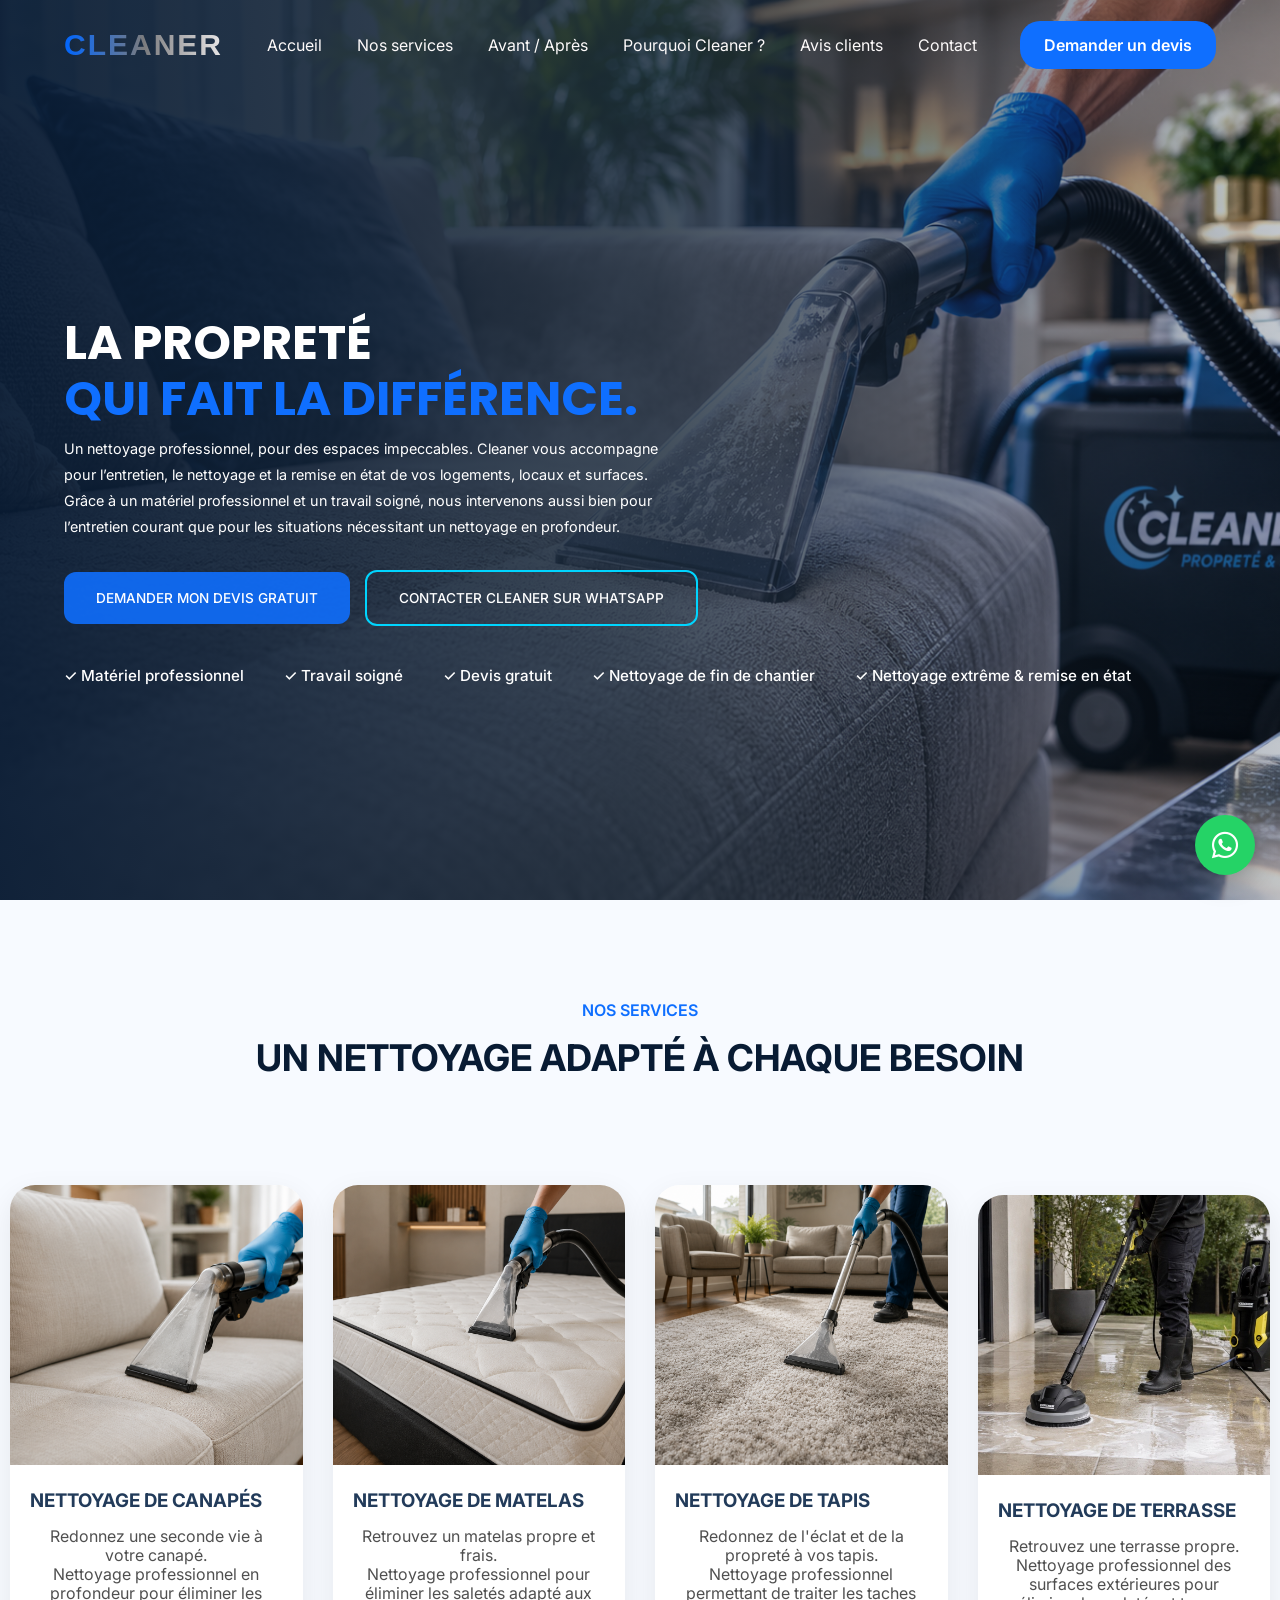
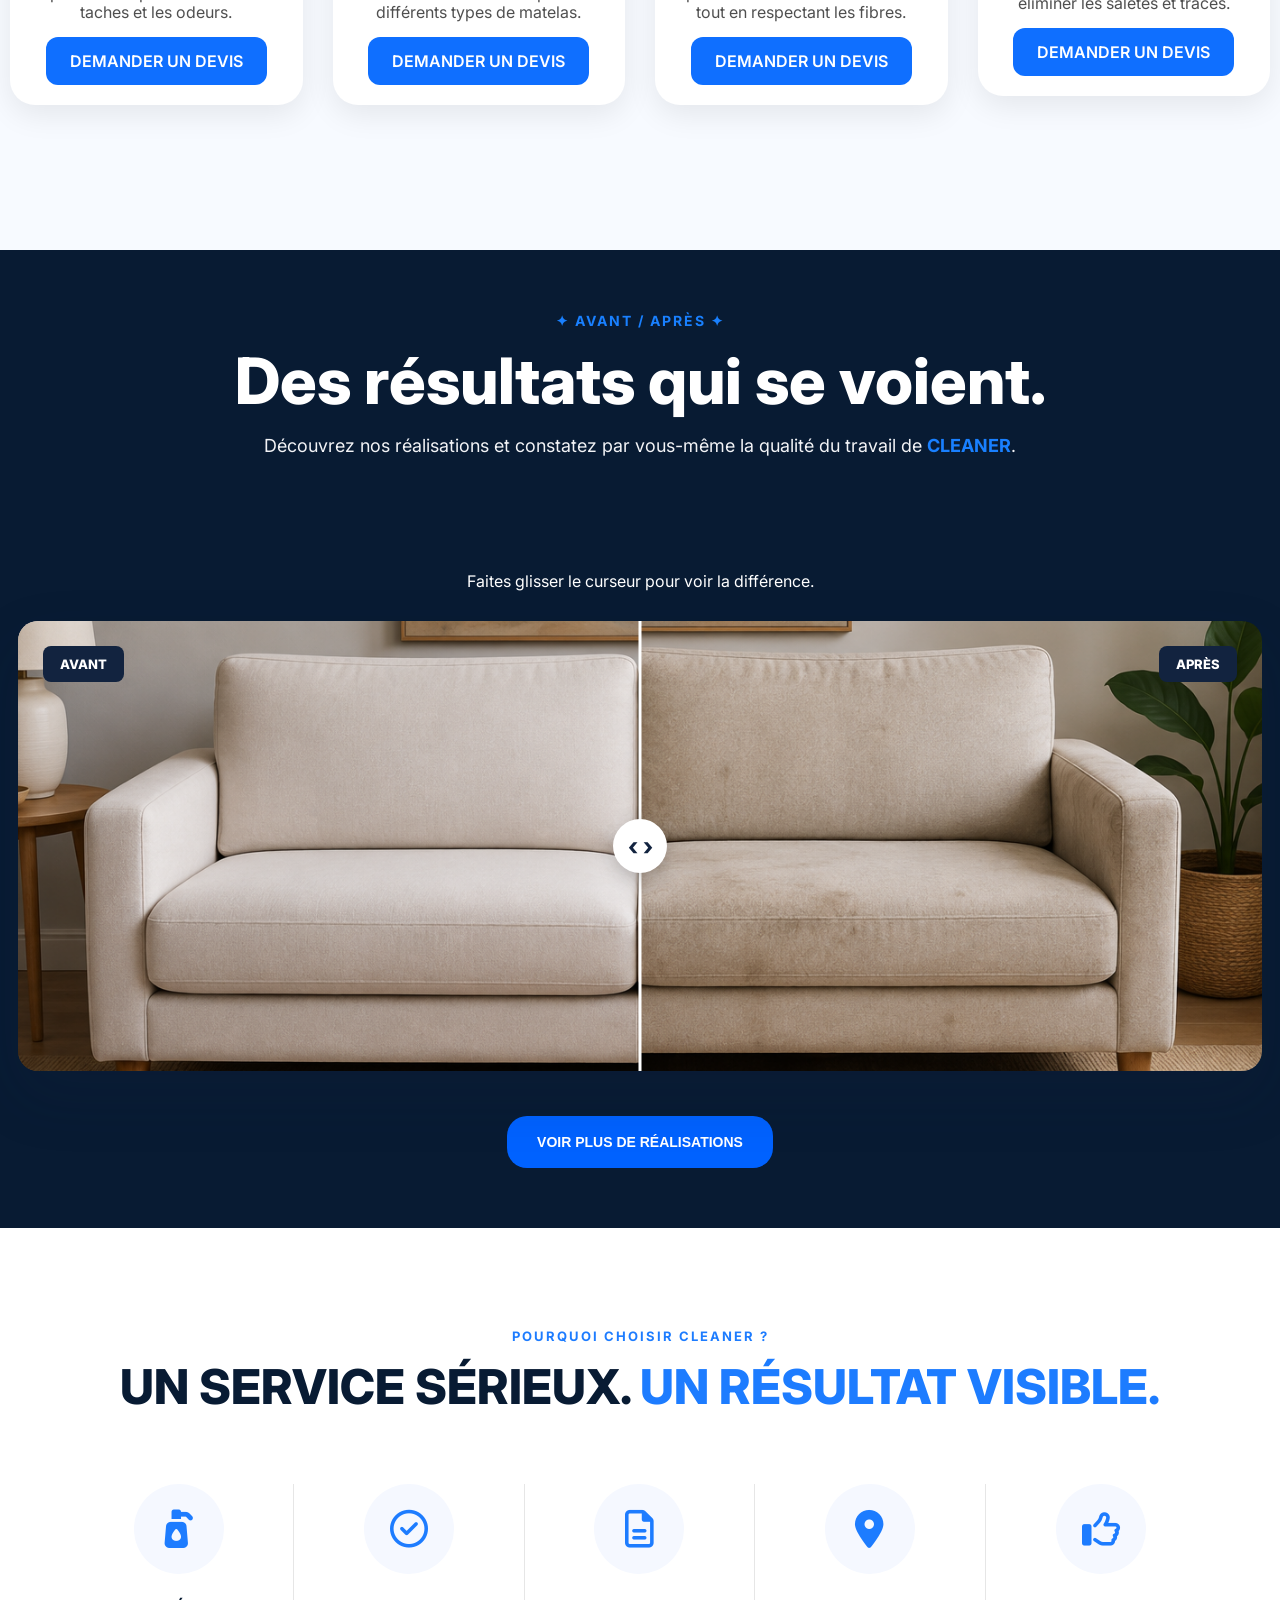
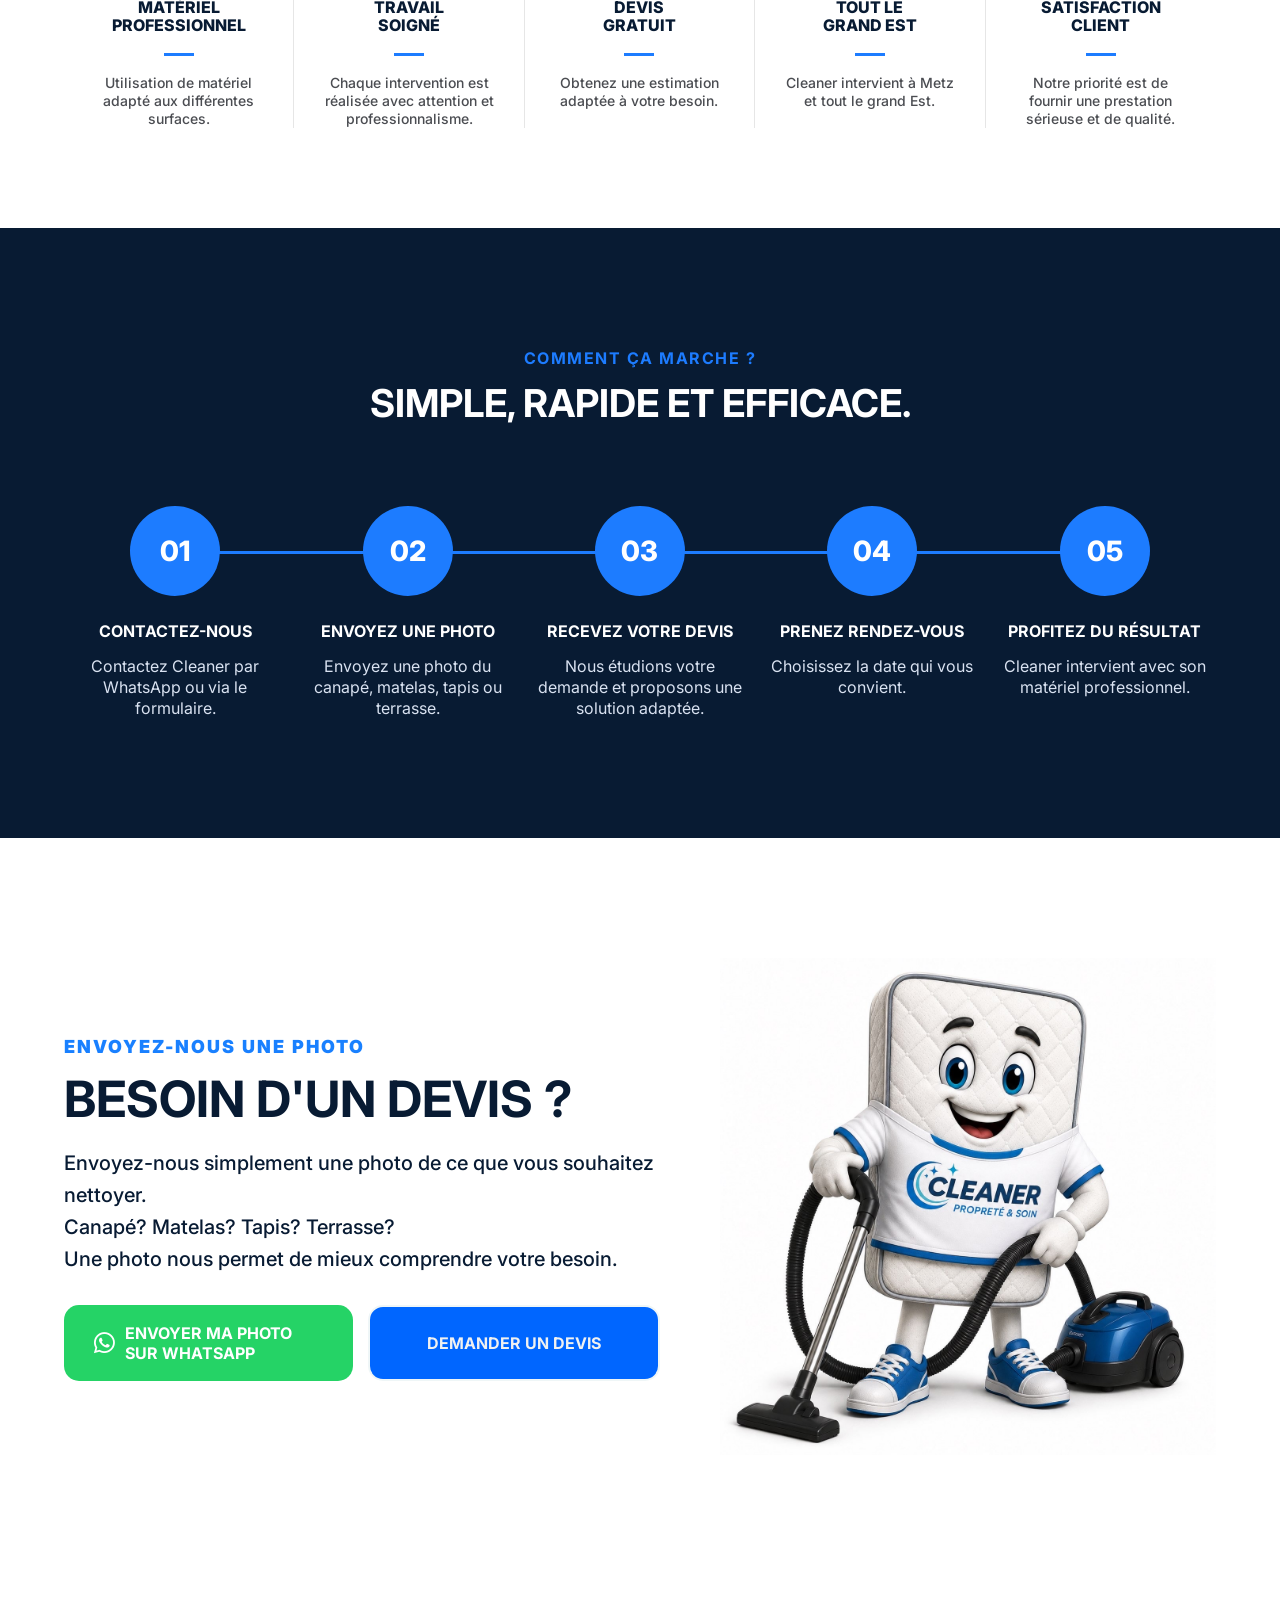
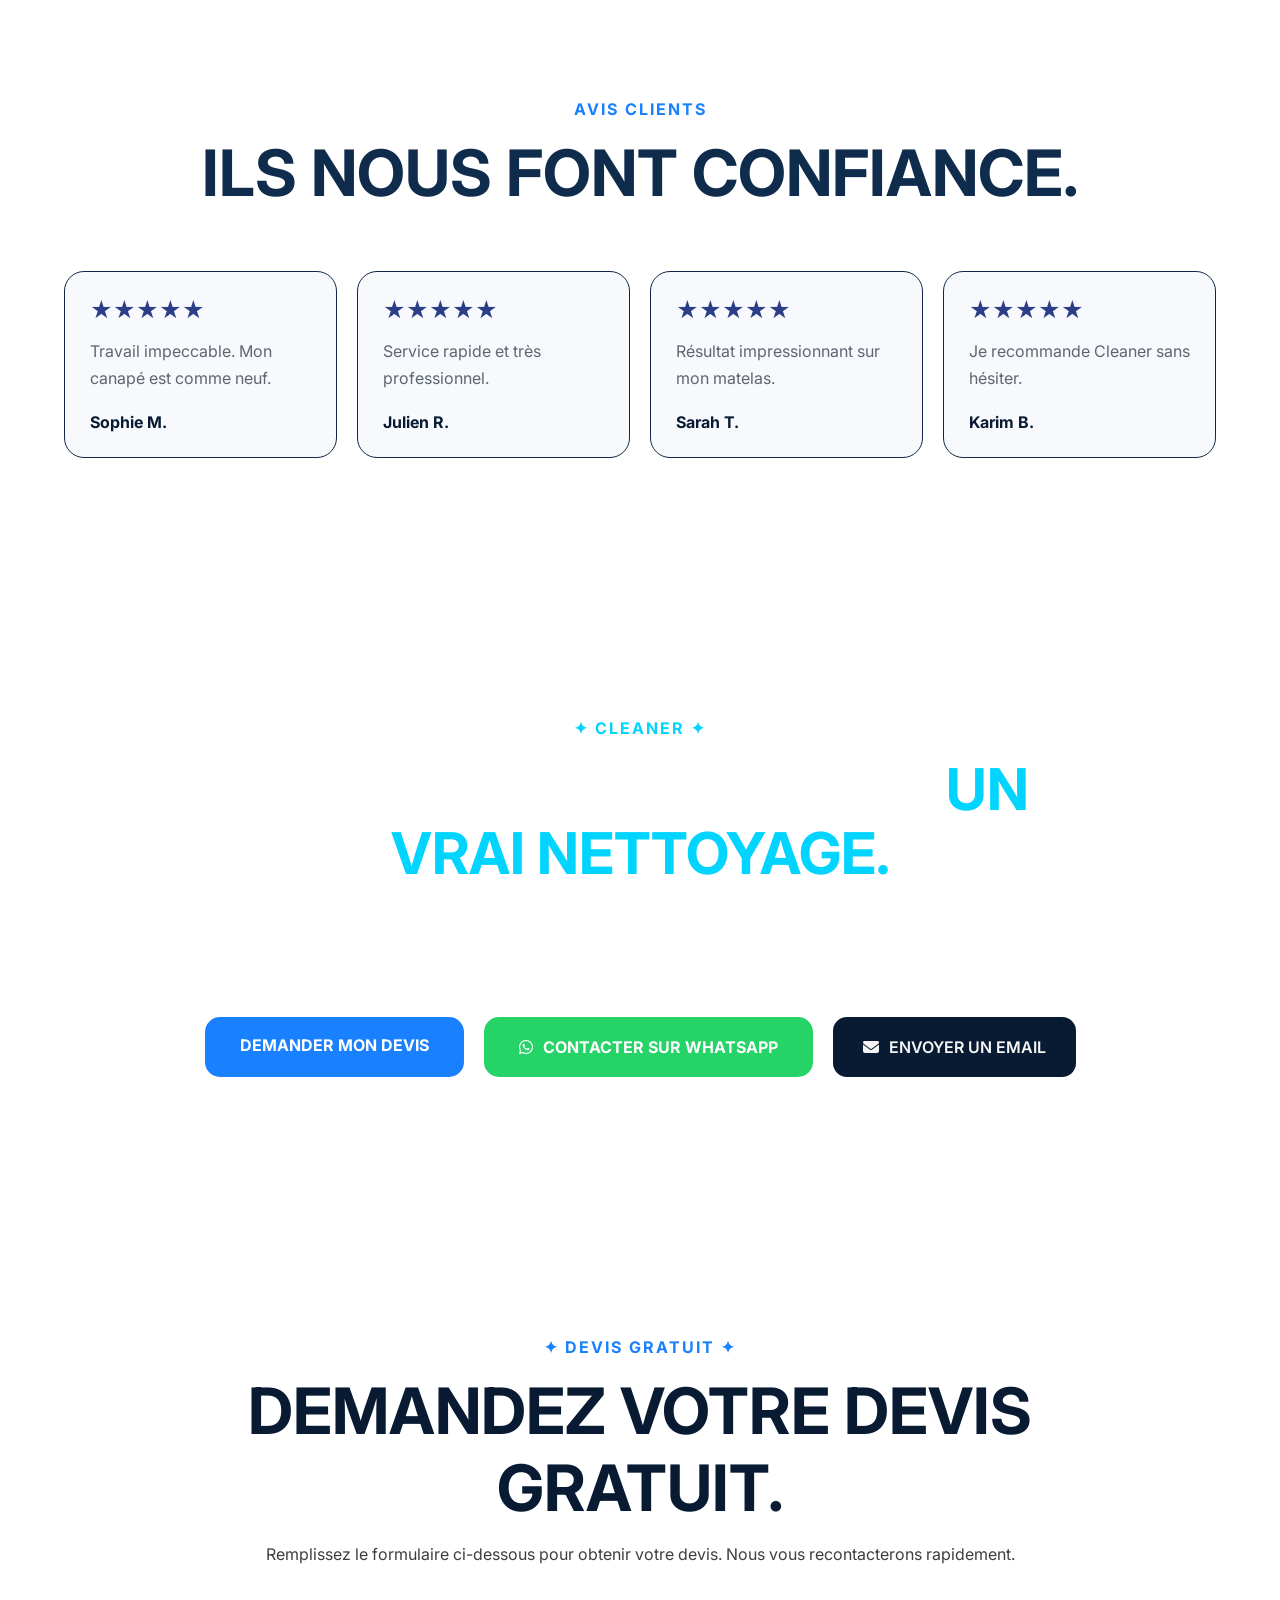
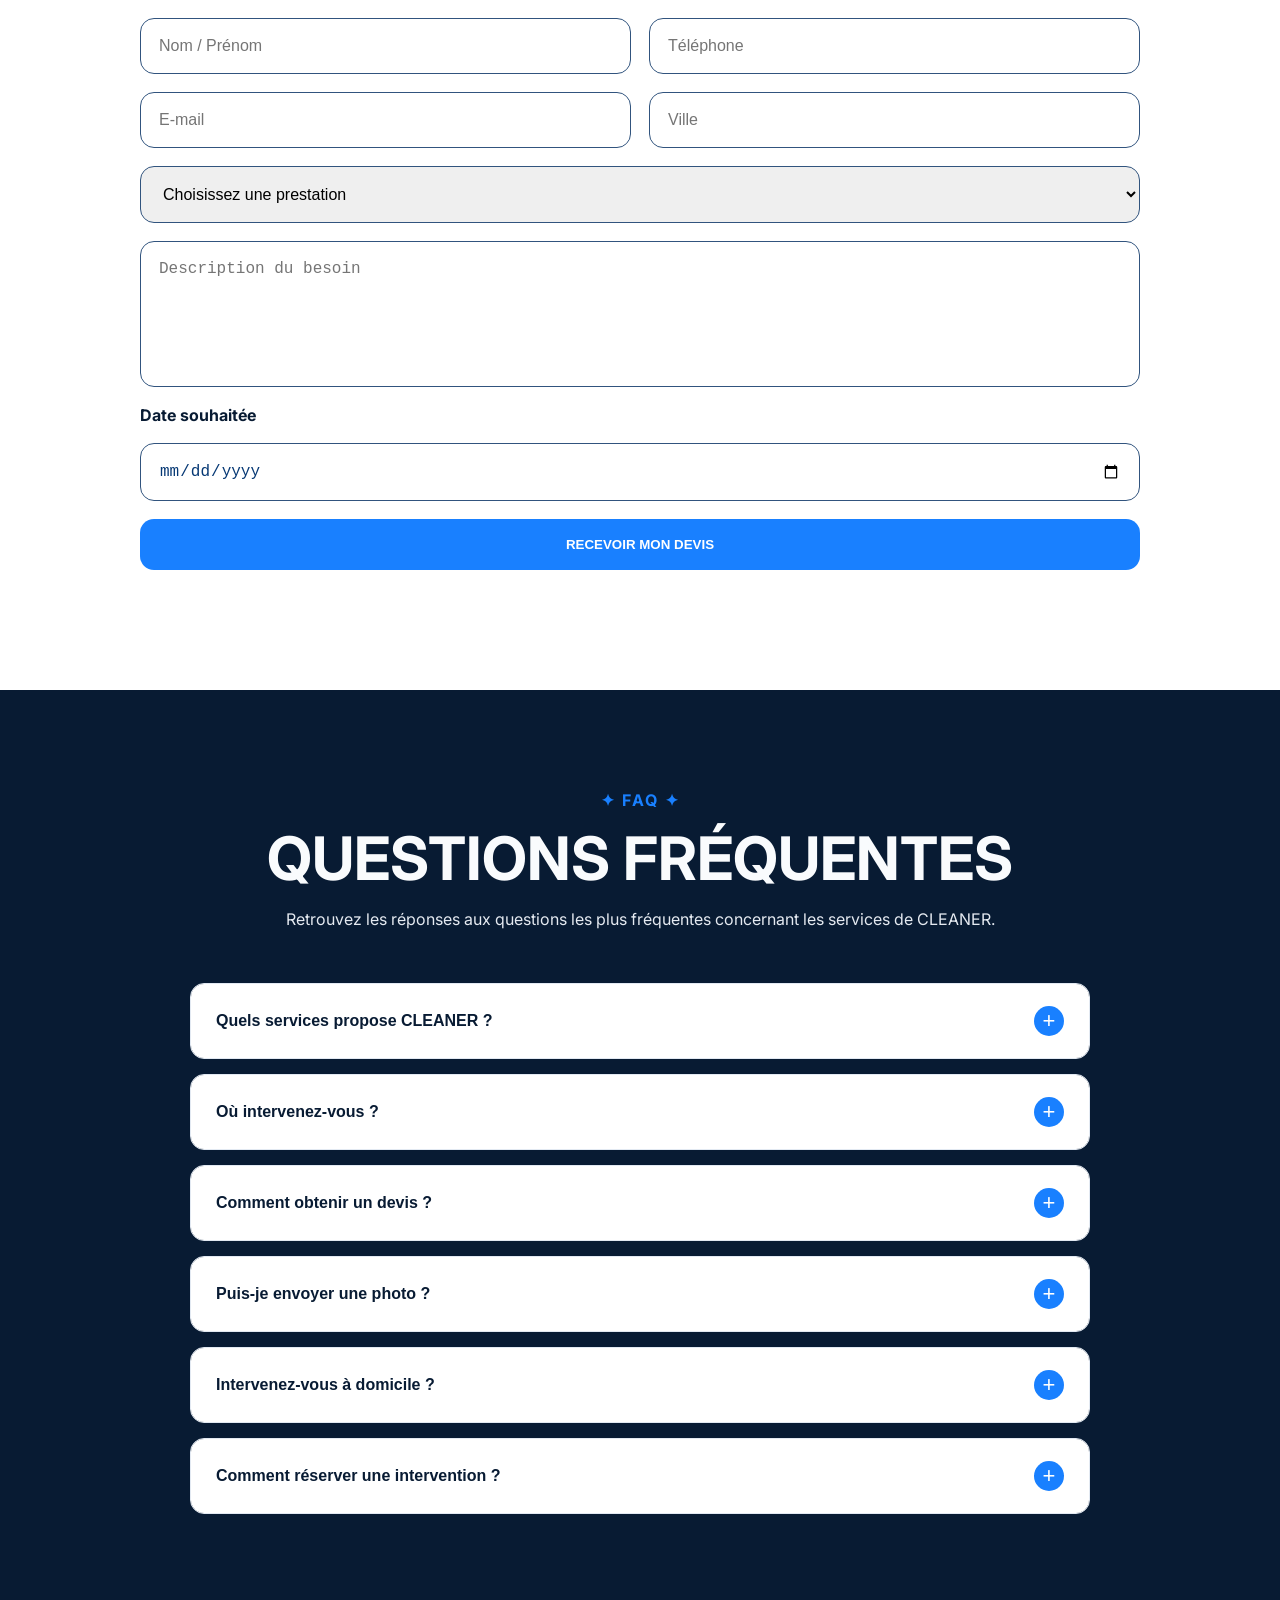
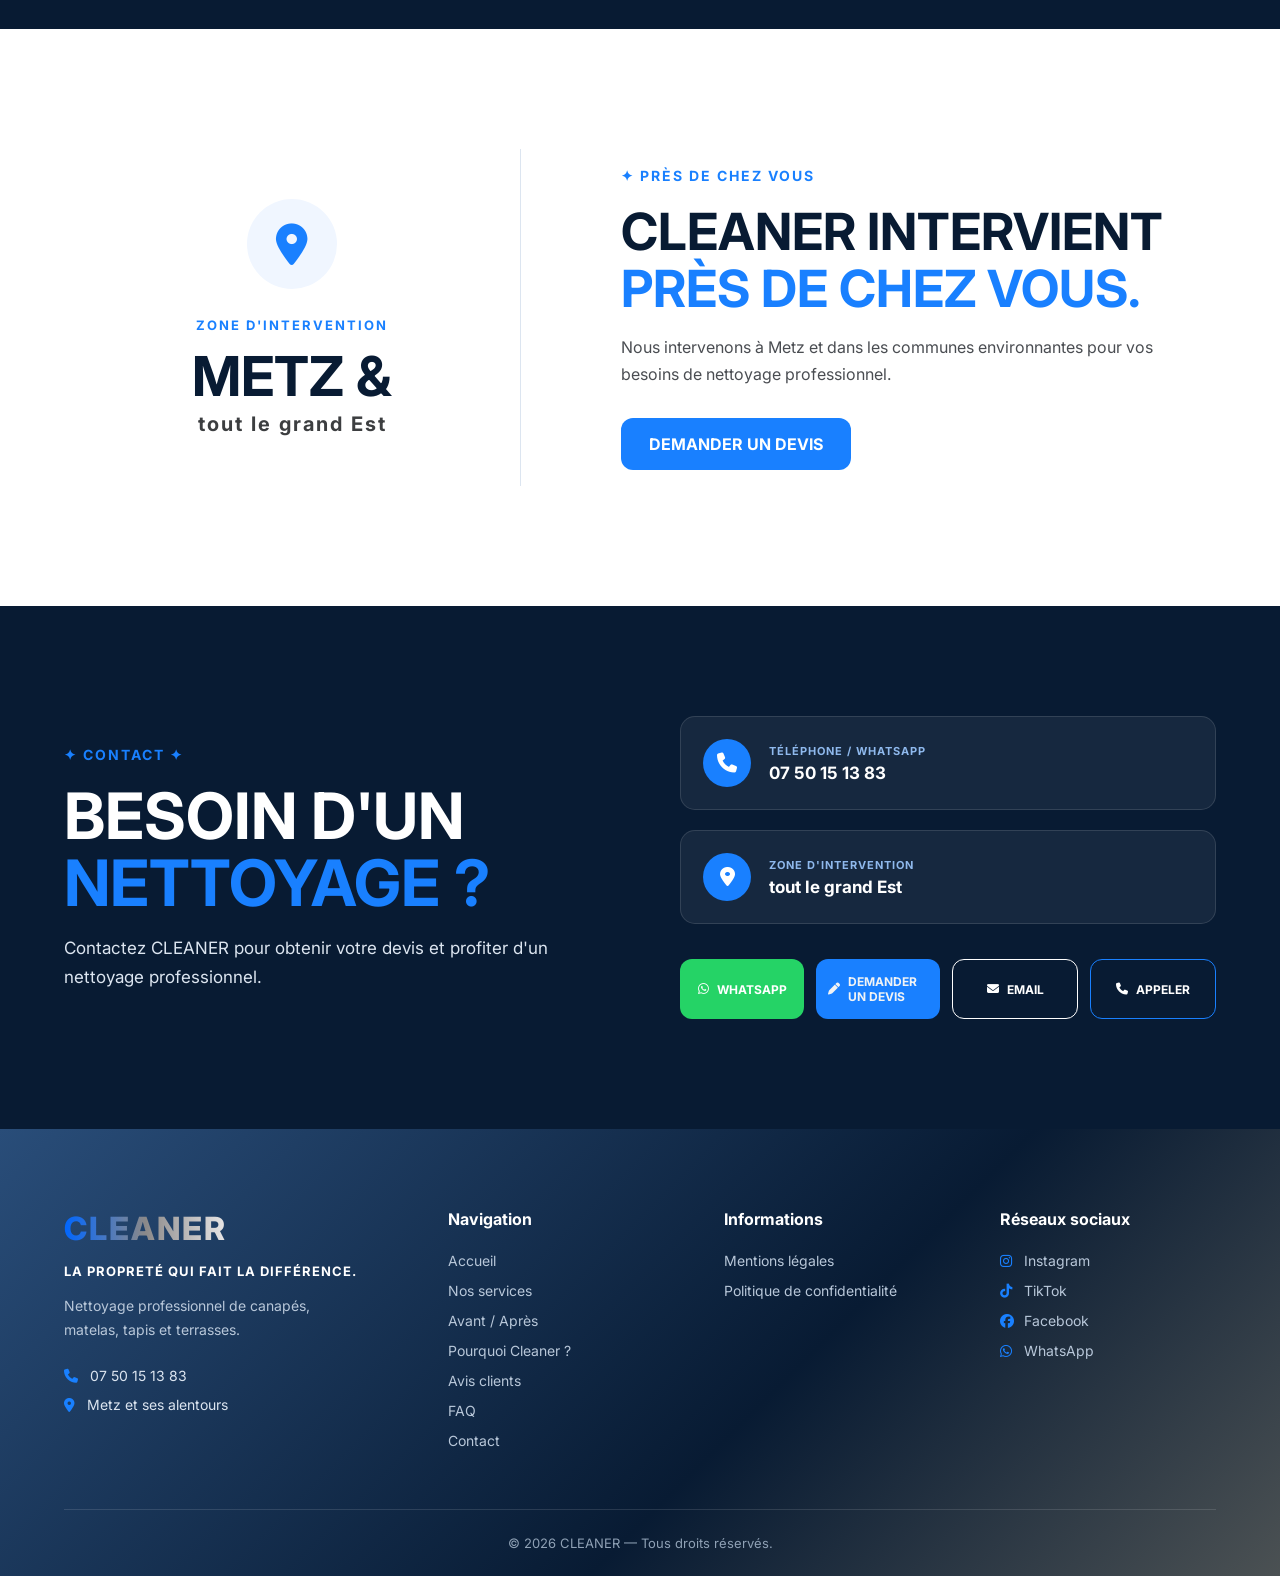
==== commit 7fa3f3a4: "Update index.html" ====
--- a/index.html
+++ b/index.html
@@ -60,12 +60,11 @@
 
 
             <p>
-                Nettoyage professionnel de vos canapés, matelas,
-                tapis et terrasses.
-
-                Cleaner intervient à Metz et ses alentours pour
-                redonner une nouvelle vie à vos surfaces grâce
-                à un nettoyage professionnel et soigné.
+               Un nettoyage professionnel, pour des espaces impeccables.
+                Cleaner vous accompagne pour l’entretien, le nettoyage et la remise en état de vos logements,
+                locaux et surfaces.
+                Grâce à un matériel professionnel et un travail soigné,
+                nous intervenons aussi bien pour l’entretien courant que pour les situations nécessitant un nettoyage en profondeur.
             </p>
 
             <div class="hero-buttons">
--- a/style.css
+++ b/style.css
@@ -282,7 +282,6 @@
 /* =========================
    TÉLÉPHONE
 ========================= */
-
 @media (max-width: 768px){
 
     .container{
@@ -295,9 +294,9 @@
 
    .header .container{
     height: 75px;
-    display: flex;
-    align-items: center;
-    justify-content: flex-start;
+
+       justify-content: flex-start;
+   
     }
 
     .menu-toggle{
@@ -306,103 +305,128 @@
     }
 
     .logo{
-
         font-size: 24px;
-
         letter-spacing: 1.5px;
-
-    }
-
-    .nav{
-
-        position: fixed;
-
-        top: 0;
-
-        left: -280px;
-
-        width: 280px;
-
-        height: 100vh;
-
-        background: #081B33;
-
-        display: flex;
-
-        flex-direction: column;
-
-        padding-top: 100px;
-
-        transition: 0.3s ease;
-
-        z-index: 999;
-
-        box-shadow: 10px 0 30px rgba(0,0,0,.3);
-
-    }
-
-    .nav.active{
-
-        left: 0;
-
-    }
-
-    .nav a{
-
-        width: 100%;
-
-        padding: 18px 25px;
-
-        color: white;
-
-        text-decoration: none;
-
-        border-bottom: 1px solid rgba(255,255,255,0.15);
-
-    }
-
-    /* HERO */
-
-    .hero{
-
-        min-height: 90vh;
-
-        padding: 110px 0 50px;
-
-        align-items: center;
-
-    }
-
-    .hero-content{
-
-        width: 90%;
-
         text-align: left;
-
-    }
-
-    .hero-buttons{
+    }
+
+   
+ .nav{
+    position: fixed;
+    top: 0;
+    left: -280px;
+    width: 280px;
+    height: 100vh;
+
+    background: #081B33;
+
     display: flex;
     flex-direction: column;
-    gap: 15px;
-    align-items: flex-start;
-}
-
-.hero-buttons a{
+
+    padding-top: 100px;
+
+    transition: 0.3s ease;
+    z-index: 999;
+
+    box-shadow: 10px 0 30px rgba(0,0,0,.3);
+}
+
+.nav.active{
+    left: 0;
+}
+.nav a{
     width: 100%;
-    text-align: center;
-}
-
-
-.hero h1{
-    font-size: 38px;
-}
-
-.hero p{
-    font-size: 14px;
-}
-
-}
+    padding: 18px 25px;
+    color: white;
+    text-decoration: none;
+    border-bottom: 1px solid rgba(255,255,255,0.15);
+}
+
+  
+
+   
+
+    /* HERO */
+
+    .hero{
+
+        min-height: 100vh;
+
+        padding: 110px 0 50px;
+
+        align-items: center;
+
+    }
+
+    .hero-content{
+
+        width: 90%;
+        text-align: left;
+    }
+
+    .hero-text h1{
+        font-size: 2.1rem;
+        margin-top: 20px;
+        line-height: 1.2;
+        text-align: left;
+    }
+
+    .hero-text p{
+        font-size: .85rem;
+        line-height: 1.7;
+        margin: 20px 0;
+        max-width: 100%;
+        text-align: left;
+    }
+
+    .hero-text span{
+        white-space: normal;
+        display: block;
+    }
+
+    .hero-buttons{
+        width:100%;
+        flex-direction:column;
+        align-items:center;
+        gap:12px;
+        margin-top:25px;
+       }
+       .btn-primary, .btn-secondary{
+        width:100%;
+        text-align:center;
+        padding:16px 15px;
+        font-size: .78rem;
+       }
+
+       /* HERO FEATURES */
+    .hero-features{
+        gap:10px;
+        margin-top:30px;
+        flex-direction:column;
+        display: flex;
+        align-items: flex-start;
+       
+    }
+    .hero-features div{
+        font-size:.75rem;
+        white-space:normal;
+    }
+
+    .hero-overlay{
+        background:linear-gradient(
+            90deg,
+            rgba(8, 27, 51, 0.854),
+            rgba(27, 42, 58, 0.45),
+            rgba(8, 27, 51, 0.10)
+        );
+    }
+
+    
+
+}
+
+
+    
 
 
 
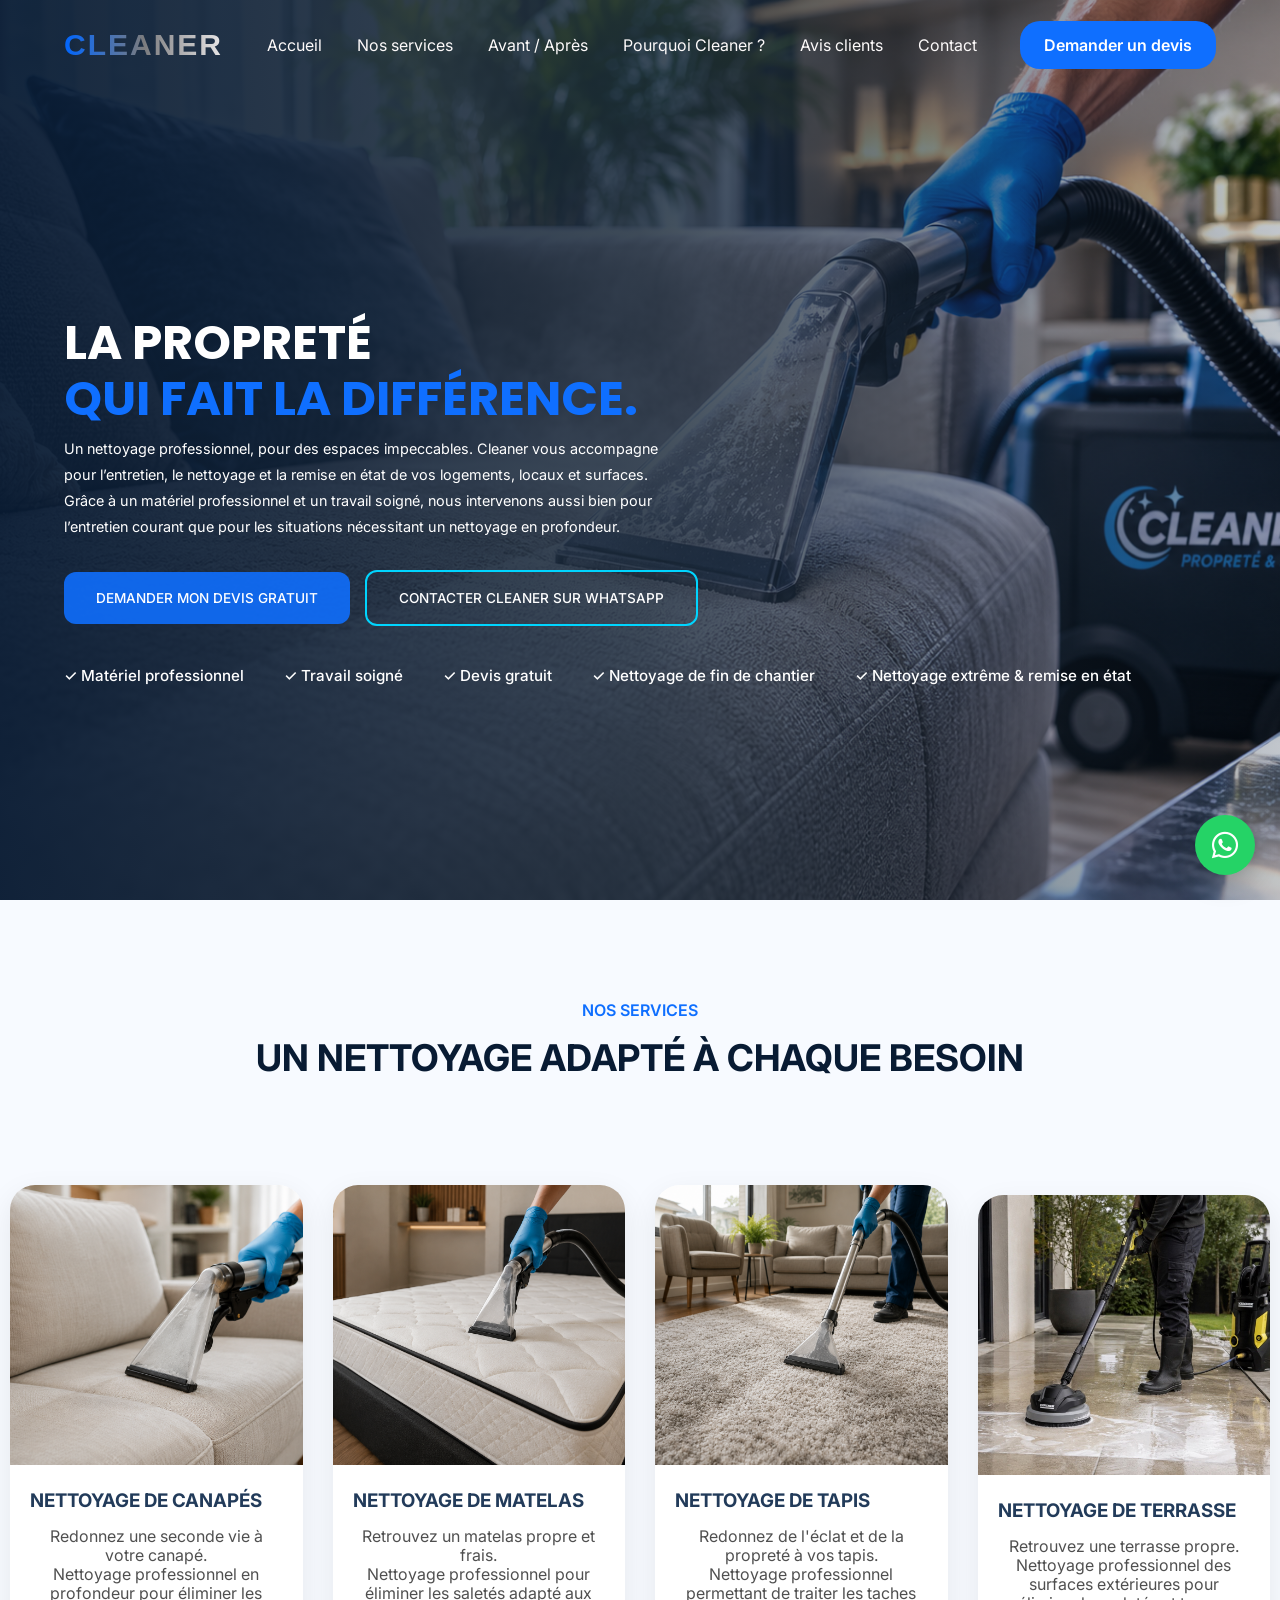
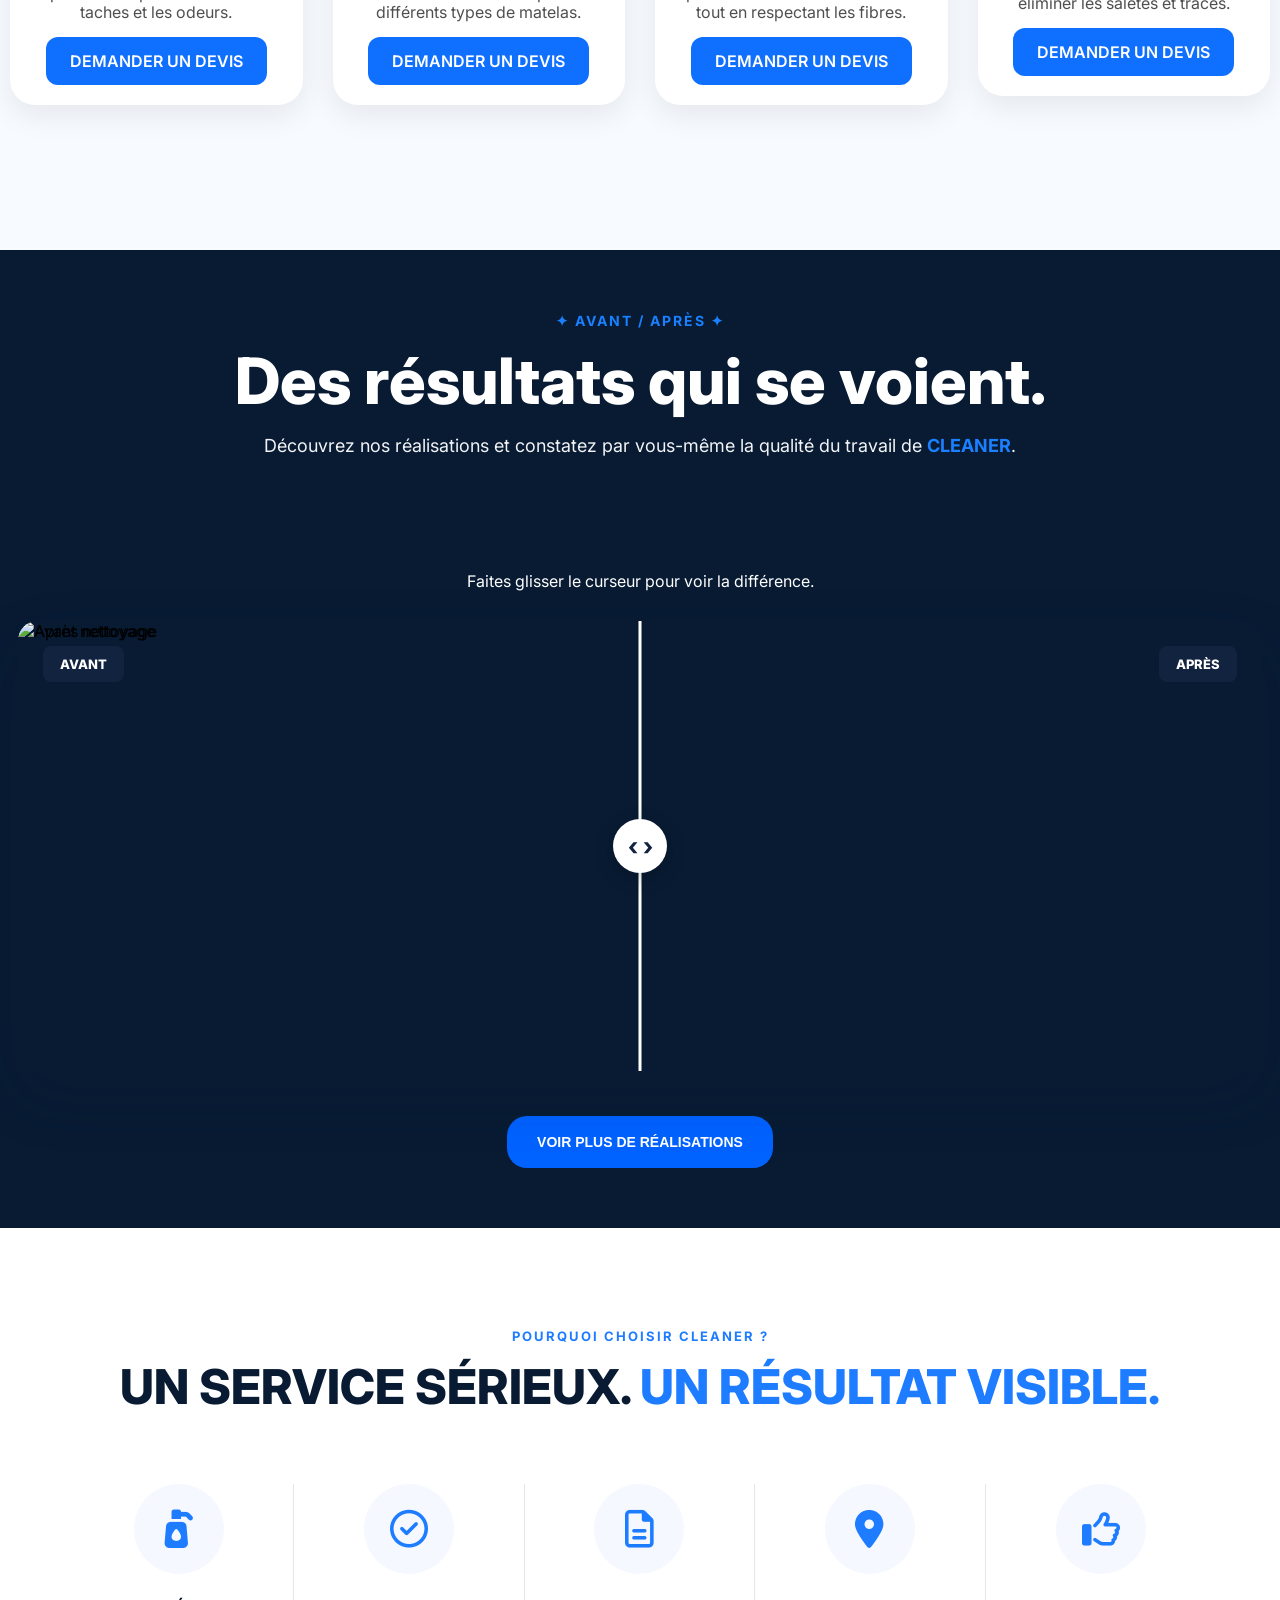
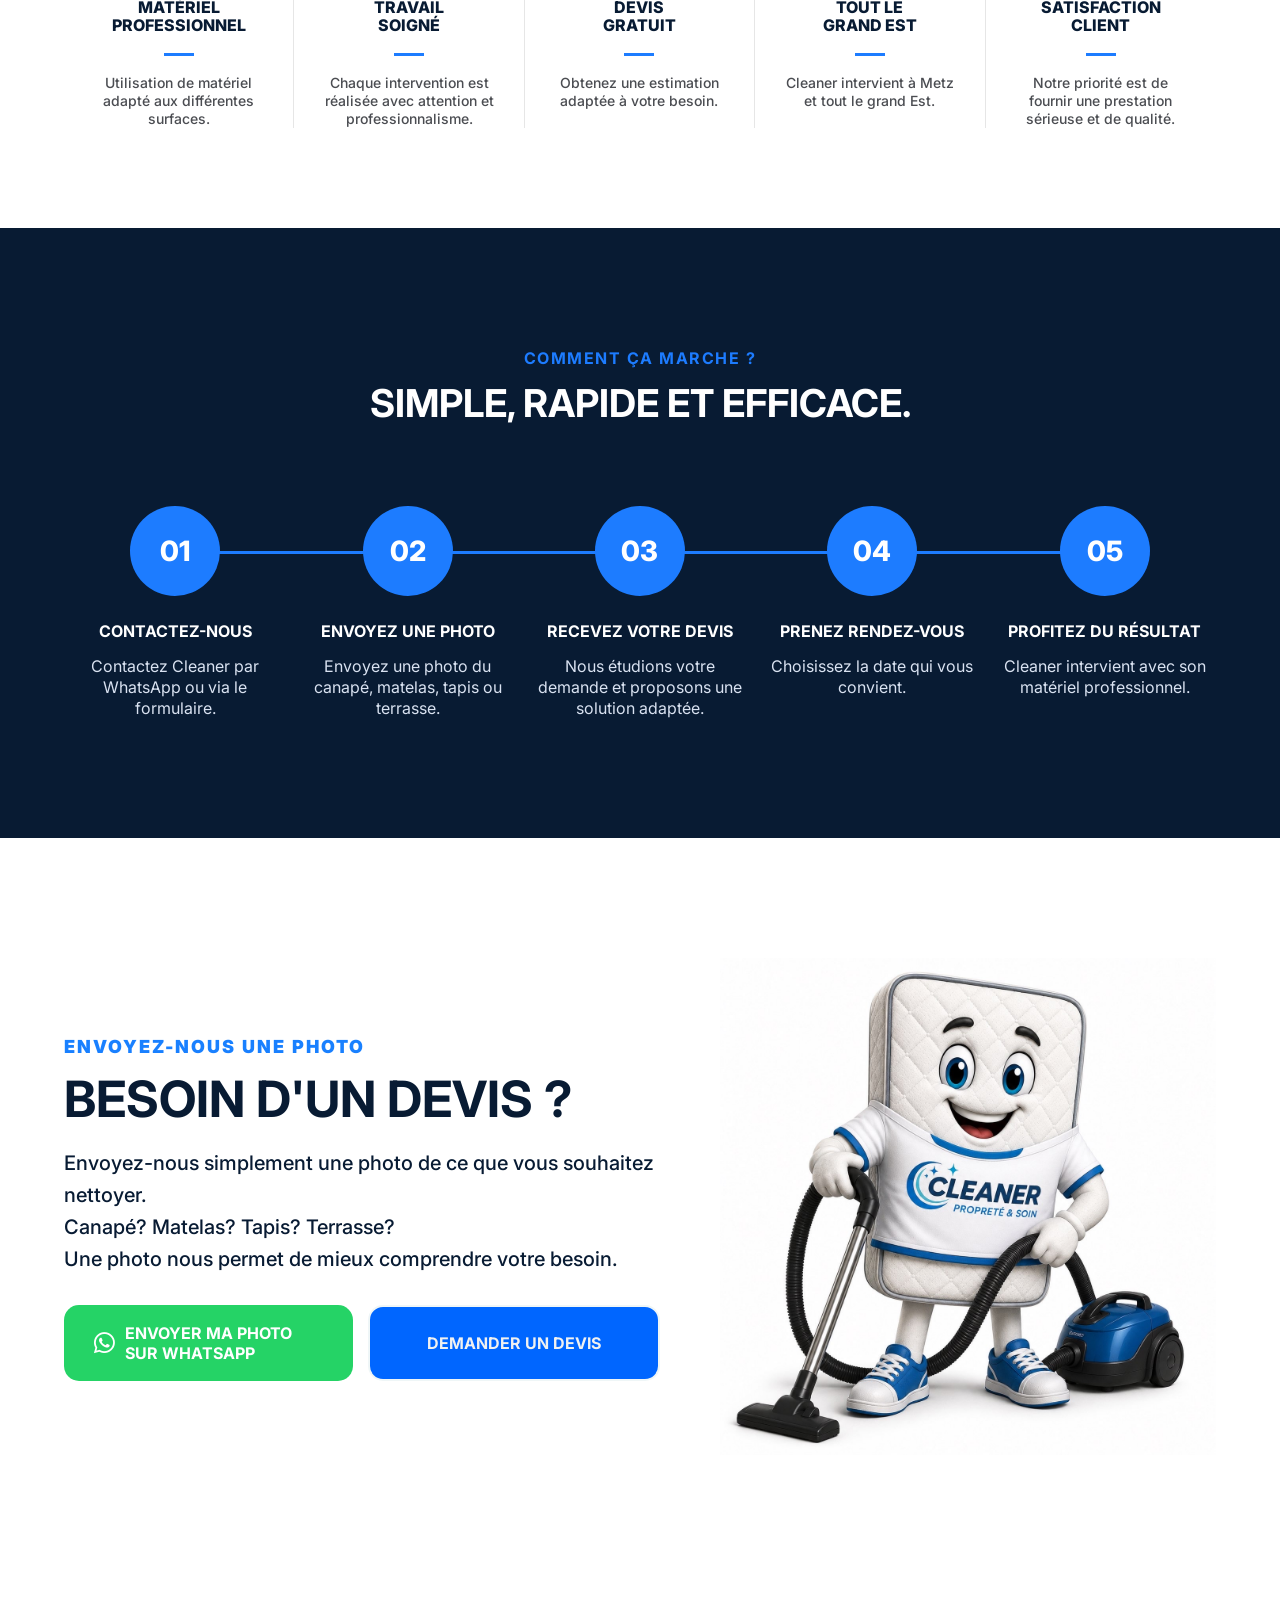
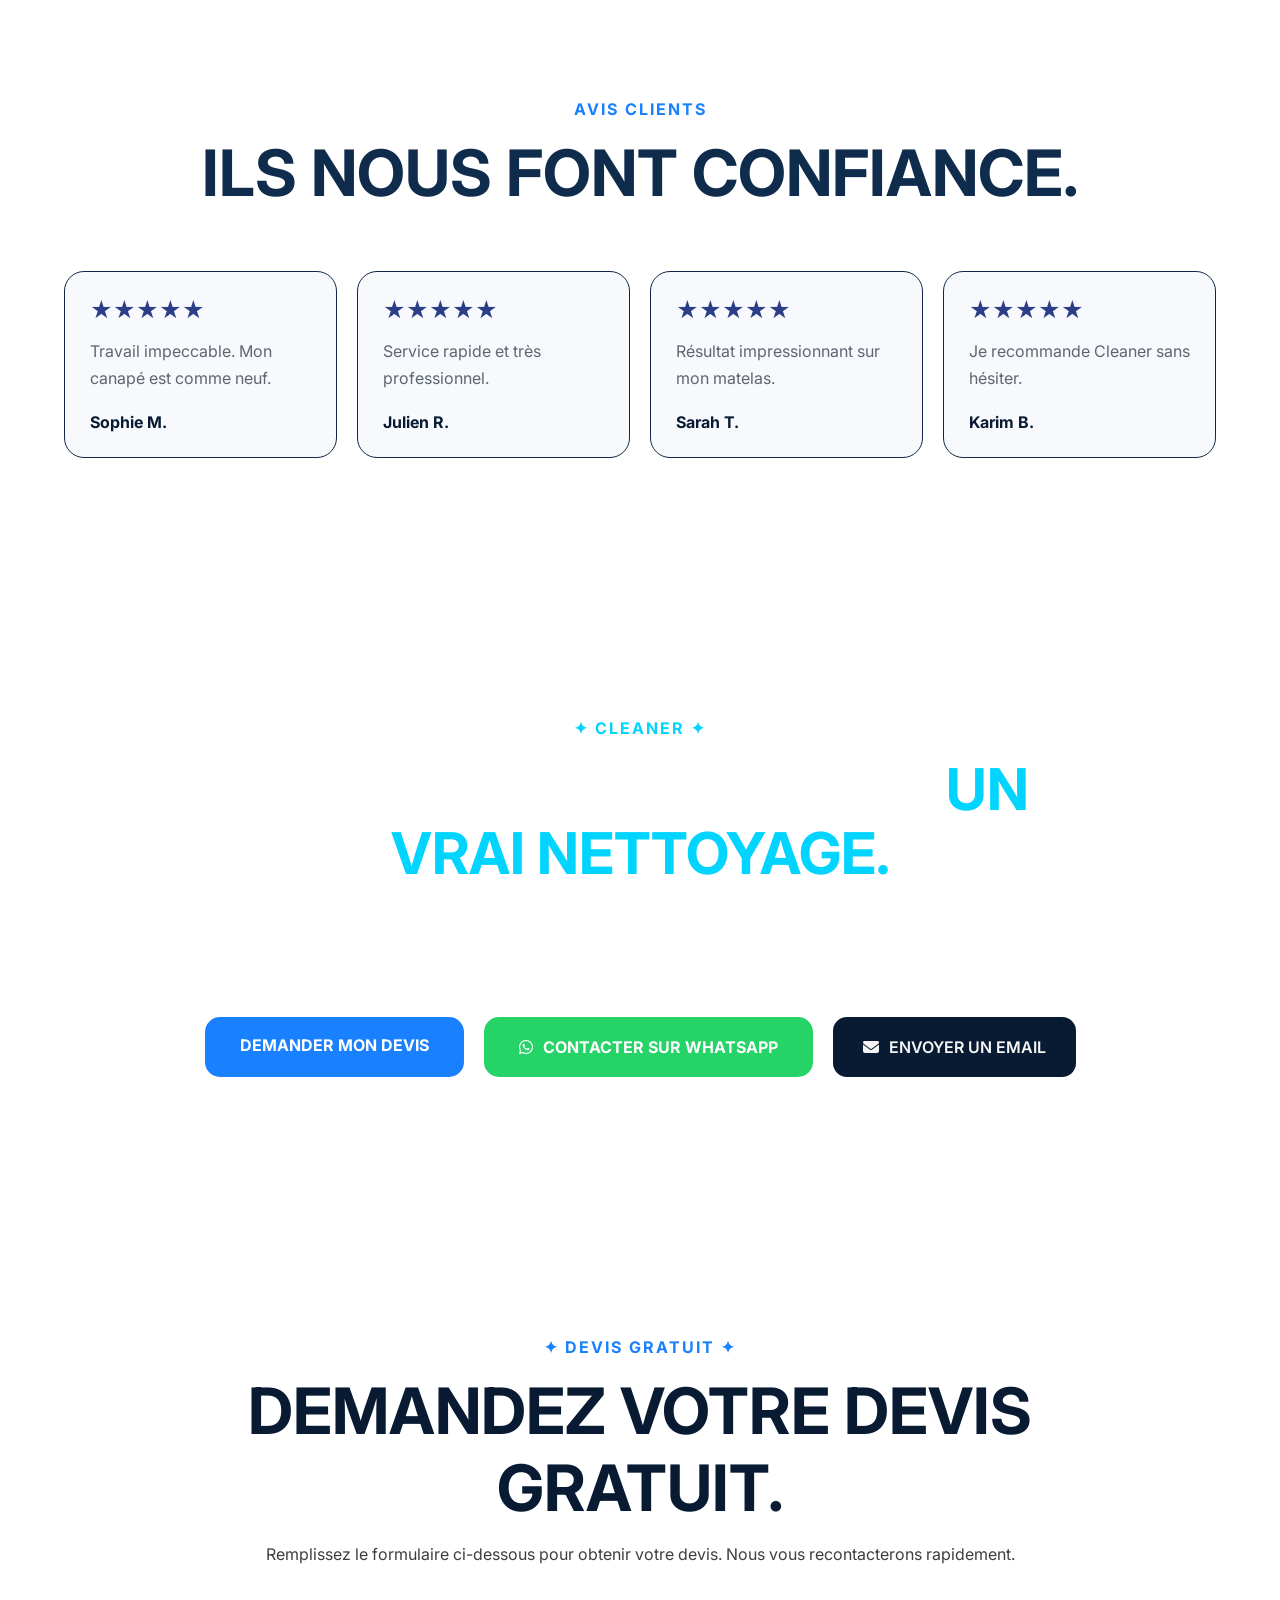
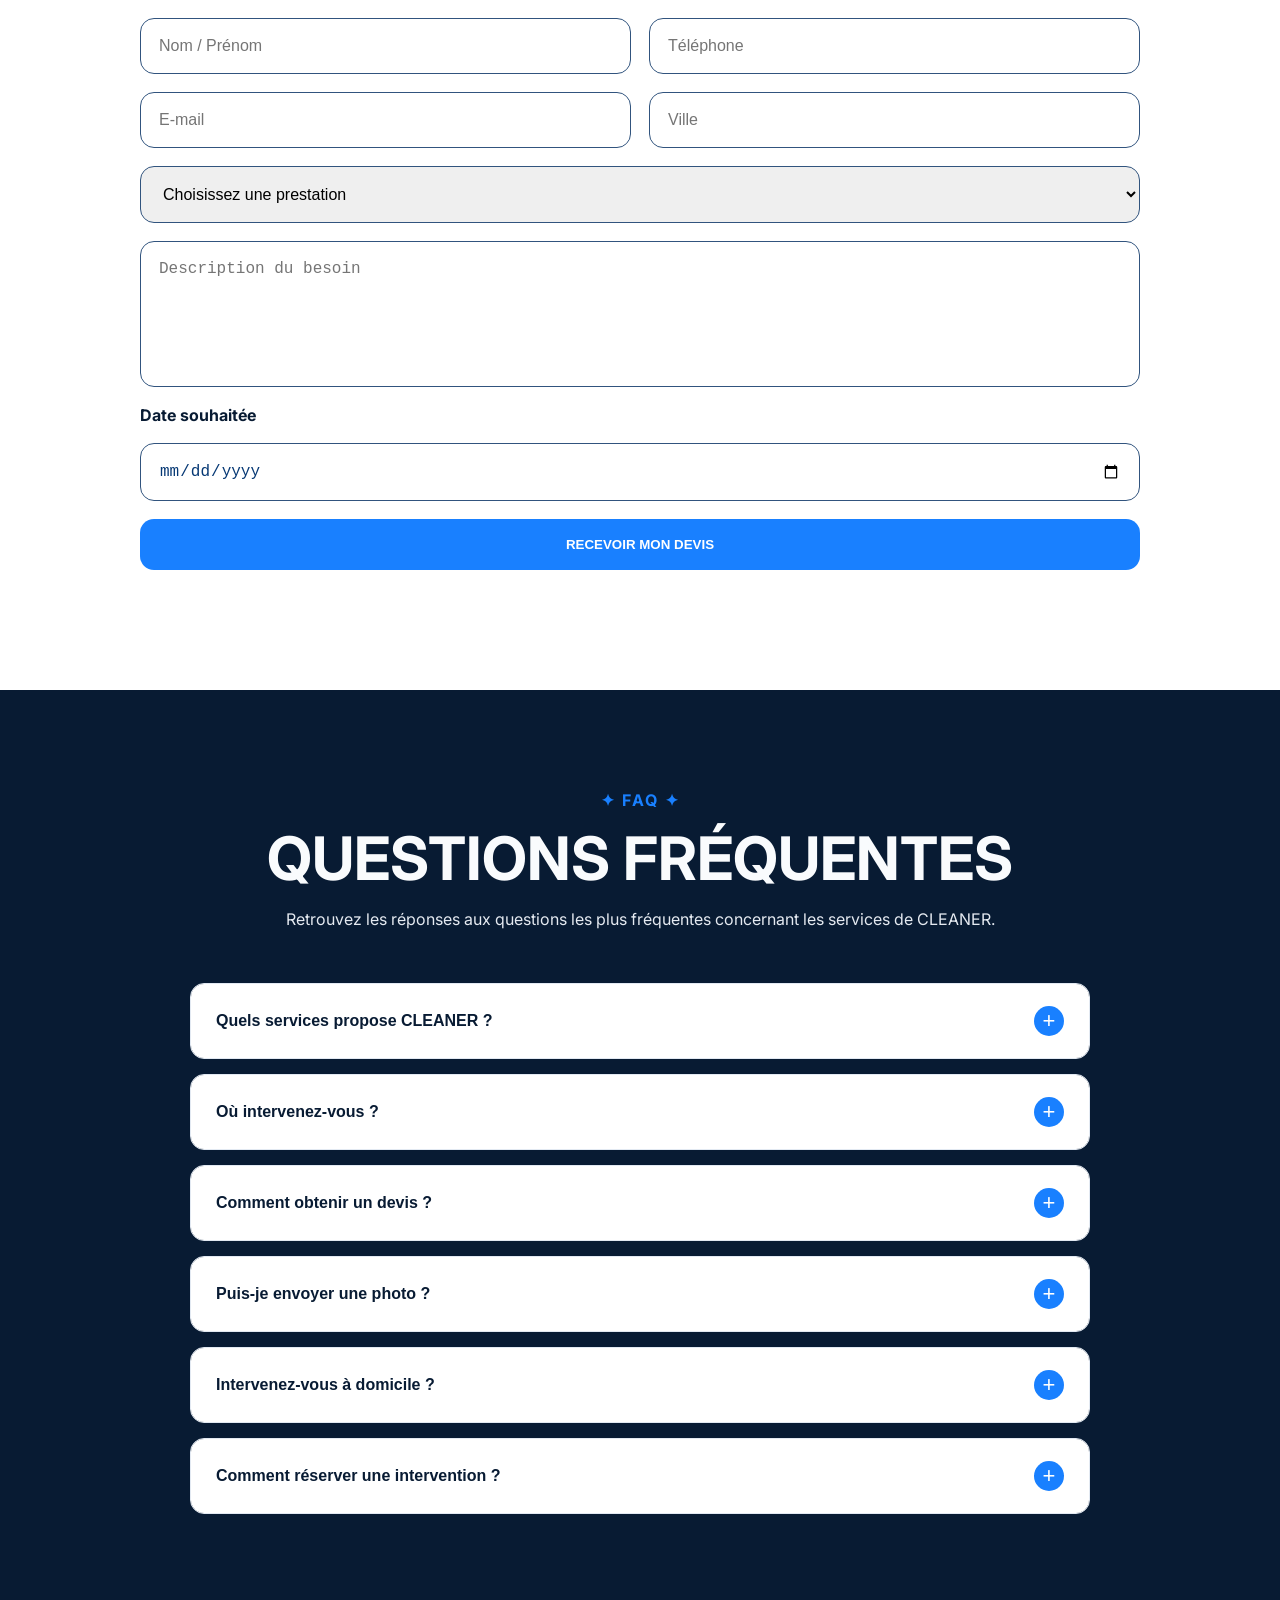
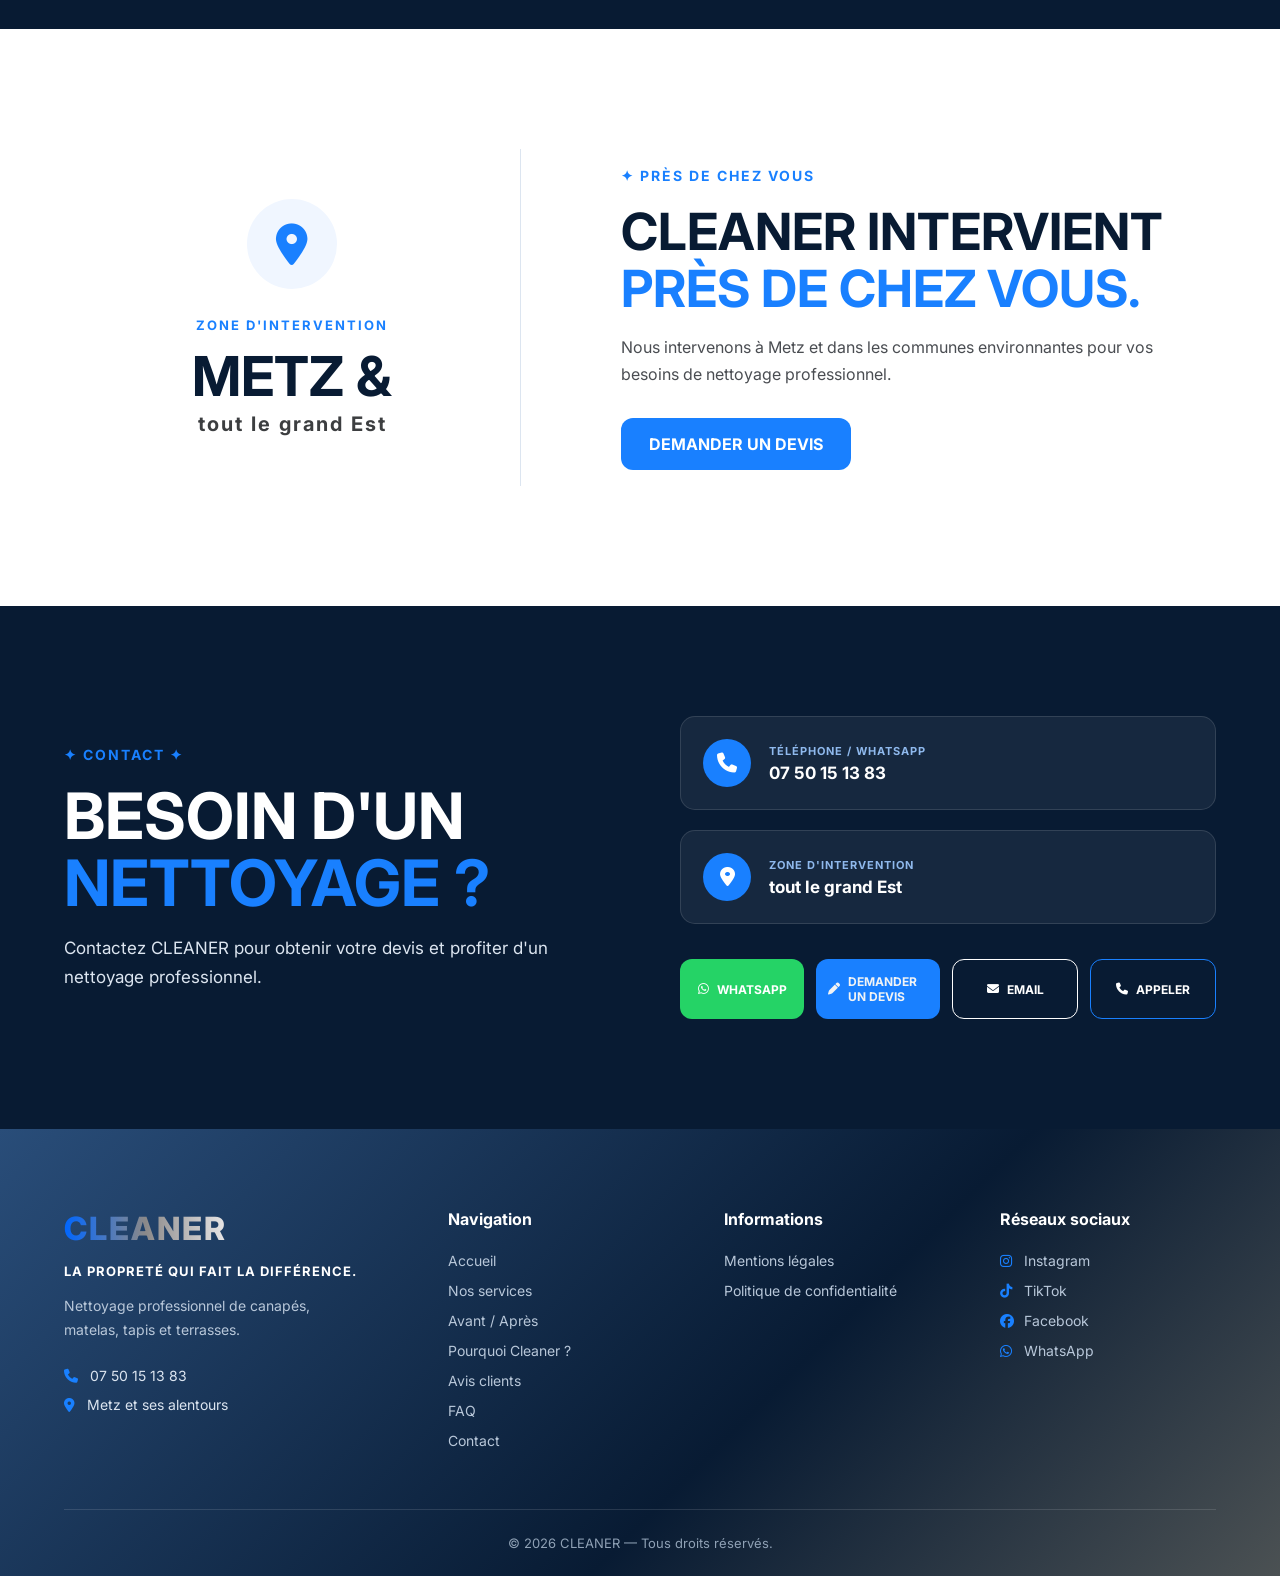
==== commit 6db88575: "Update index.html" ====
--- a/index.html
+++ b/index.html
@@ -73,10 +73,10 @@
                    DEMANDER MON DEVIS GRATUIT
                 </a>
 
-                <a href="https://wa.me/33750151383" class="btn-secondary">
+                <a href="https://wa.me/33750151383?text=Bonjour%20je%20souhaite%20obtenir%20un%20devis." class="btn-secondary">
                     CONTACTER CLEANER SUR WHATSAPP
                 </a>
-
+                
             </div>
 
             <div class="hero-features">
@@ -236,7 +236,7 @@
             <!-- IMAGE APRÈS -->
             <img
                 class="comparison-image after-image"
-                src="compapres.png"
+                src="avantt.png"
                 alt="Après nettoyage"
             >
 
@@ -245,7 +245,7 @@
 
                 <img
                     class="comparison-image"
-                    src="compavant.png"
+                    src="apree.png"
                     alt="Avant nettoyage"
                 >
 
@@ -813,8 +813,8 @@
 
             <div class="faq-answer">
                 <p>
-                    CLEANER est spécialisé dans le nettoyage des canapés,
-                    matelas, tapis et terrasses.
+                    CLEANER vous accompagne pour l'entretien, le nettoyage et la remise en état de vos logements,
+                    locaux et surfaces.
                 </p>
             </div>
 
@@ -1007,7 +1007,7 @@
 
             <div class="contact-buttons">
 
-                <a href="https://wa.me/33750151383"
+                <a href="https://wa.me/33750151383?text=Bonjour%20je%20souhaite%20obtenir%20un%20devis."
                    target="_blank"
                    class="contact-whatsapp">
                     <i class="fa-brands fa-whatsapp"></i>
@@ -1153,7 +1153,7 @@
 
 
 <a
-    href="https://wa.me/33750151383"
+    href="https://wa.me/33750151383?text=Bonjour%20je%20souhaite%20obtenir%20un%20devis."
     class="whatsapp-float"
     target="_blank"
     aria-label="Contacter CLEANER sur WhatsApp"
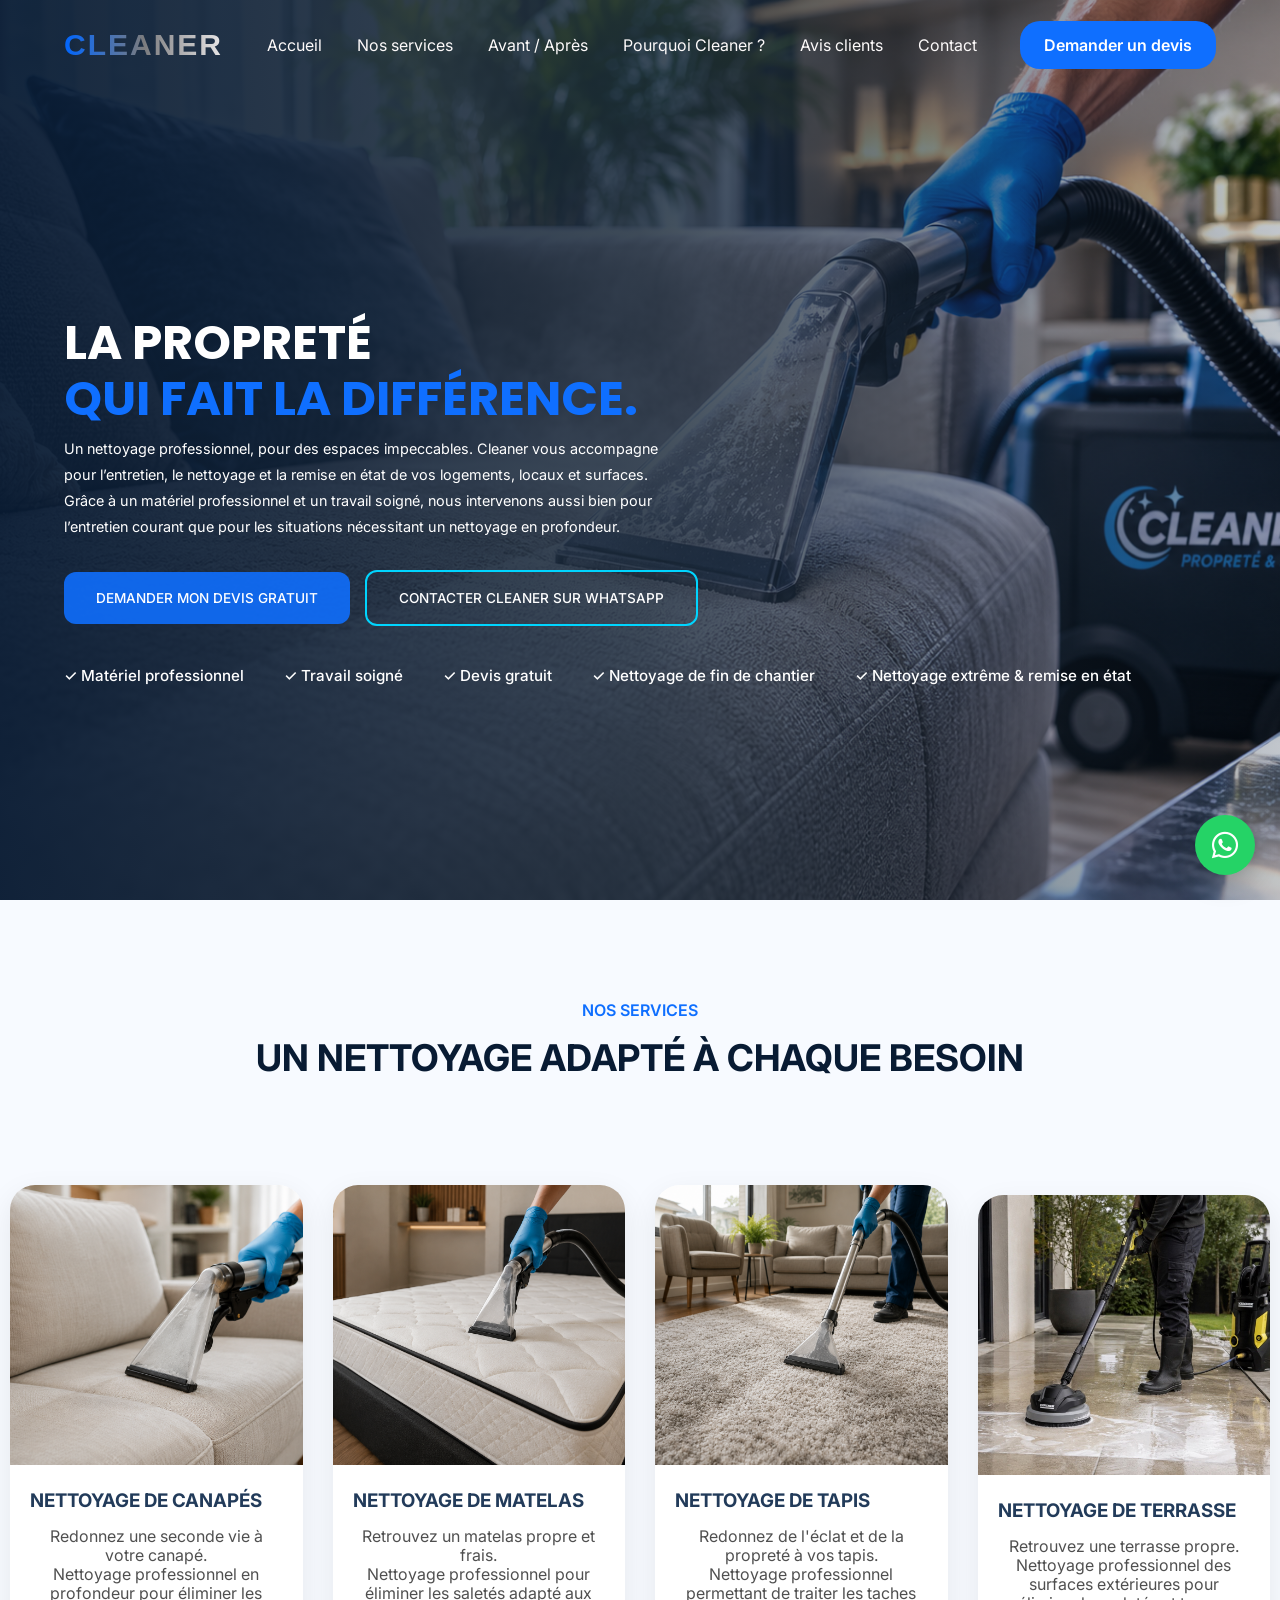
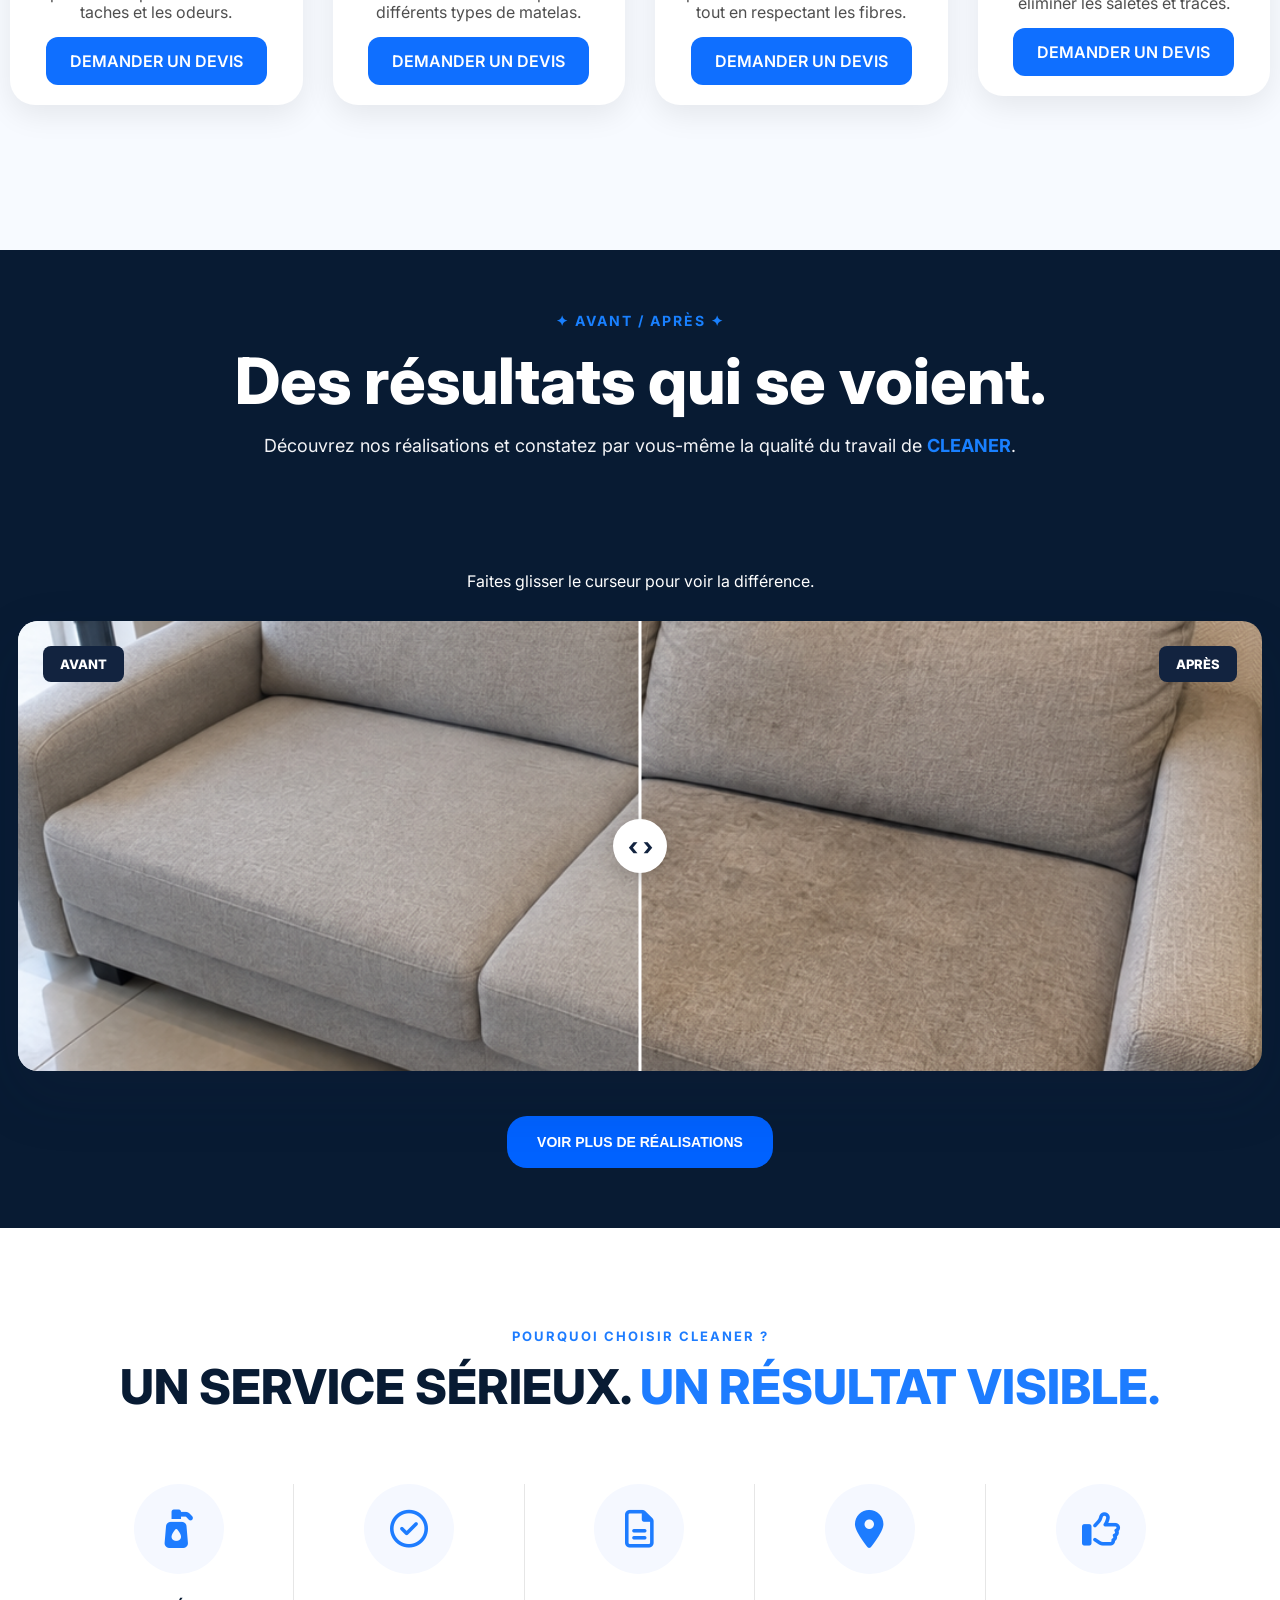
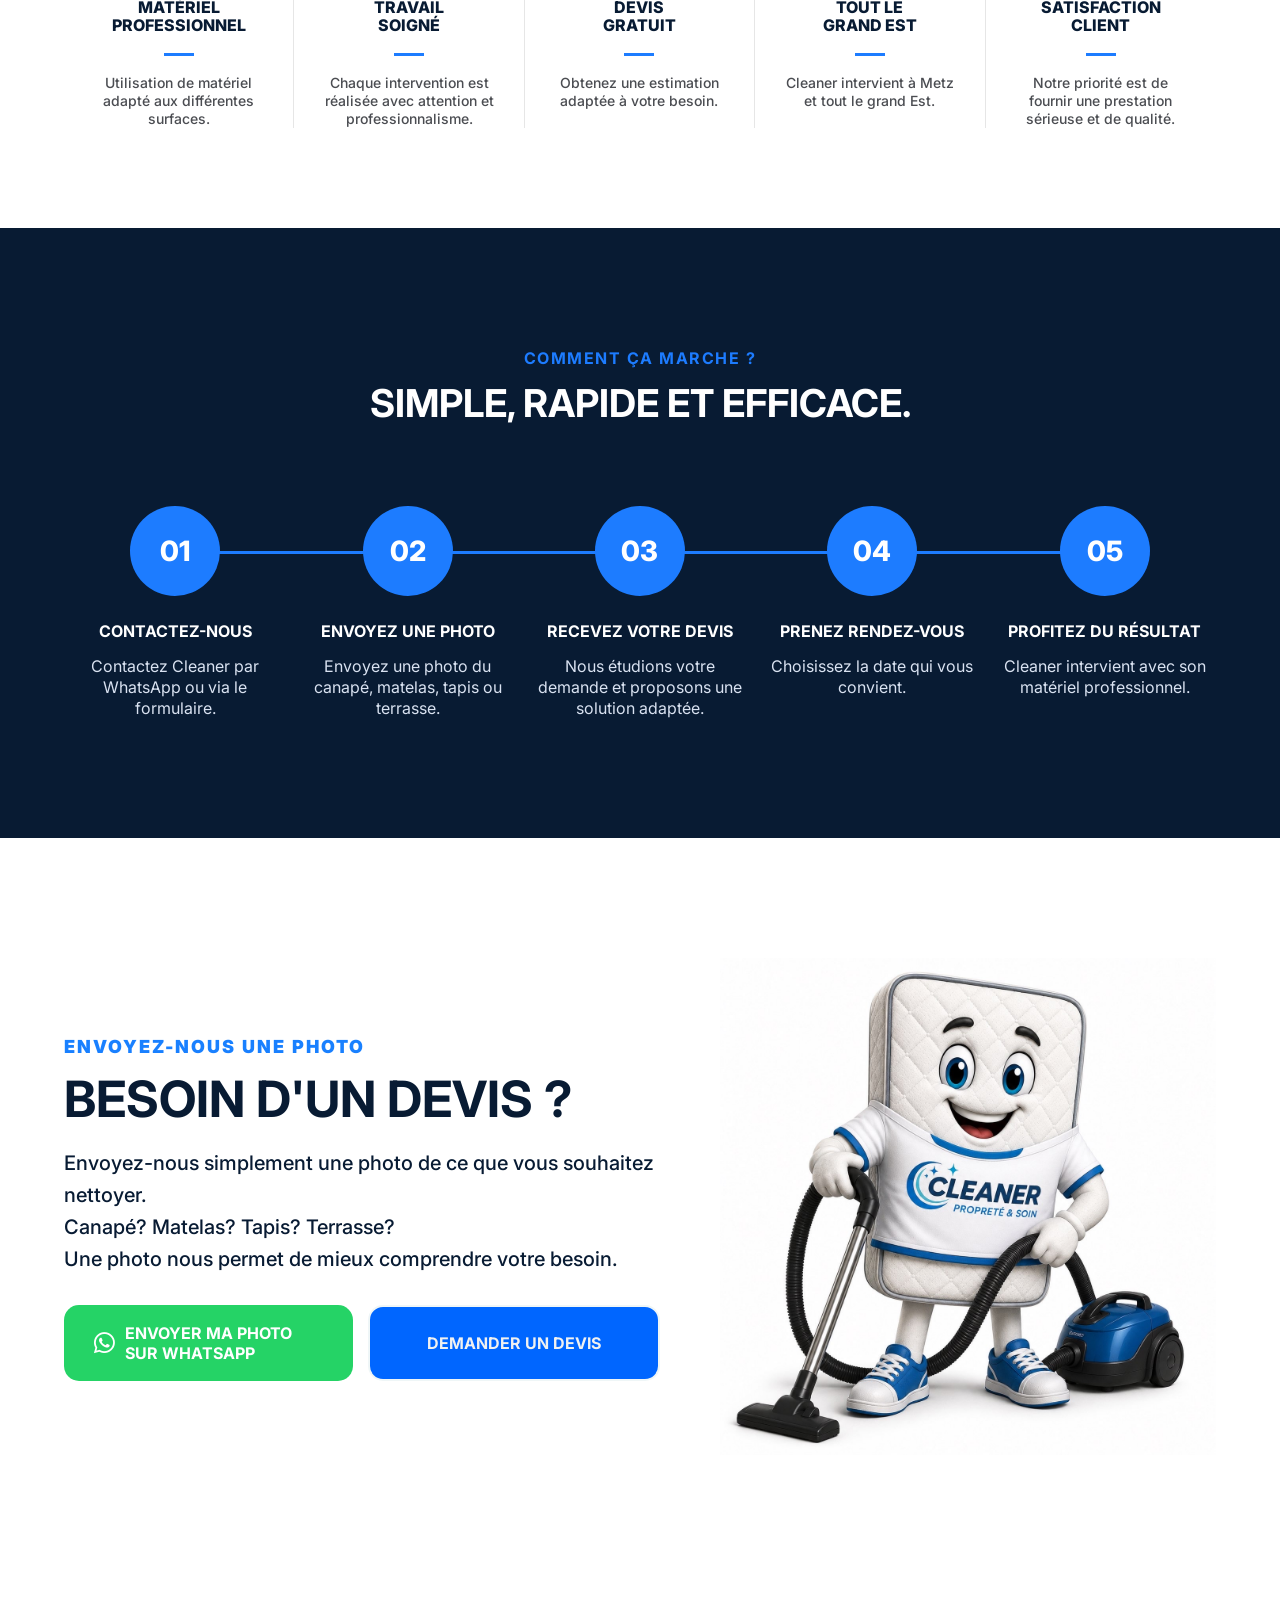
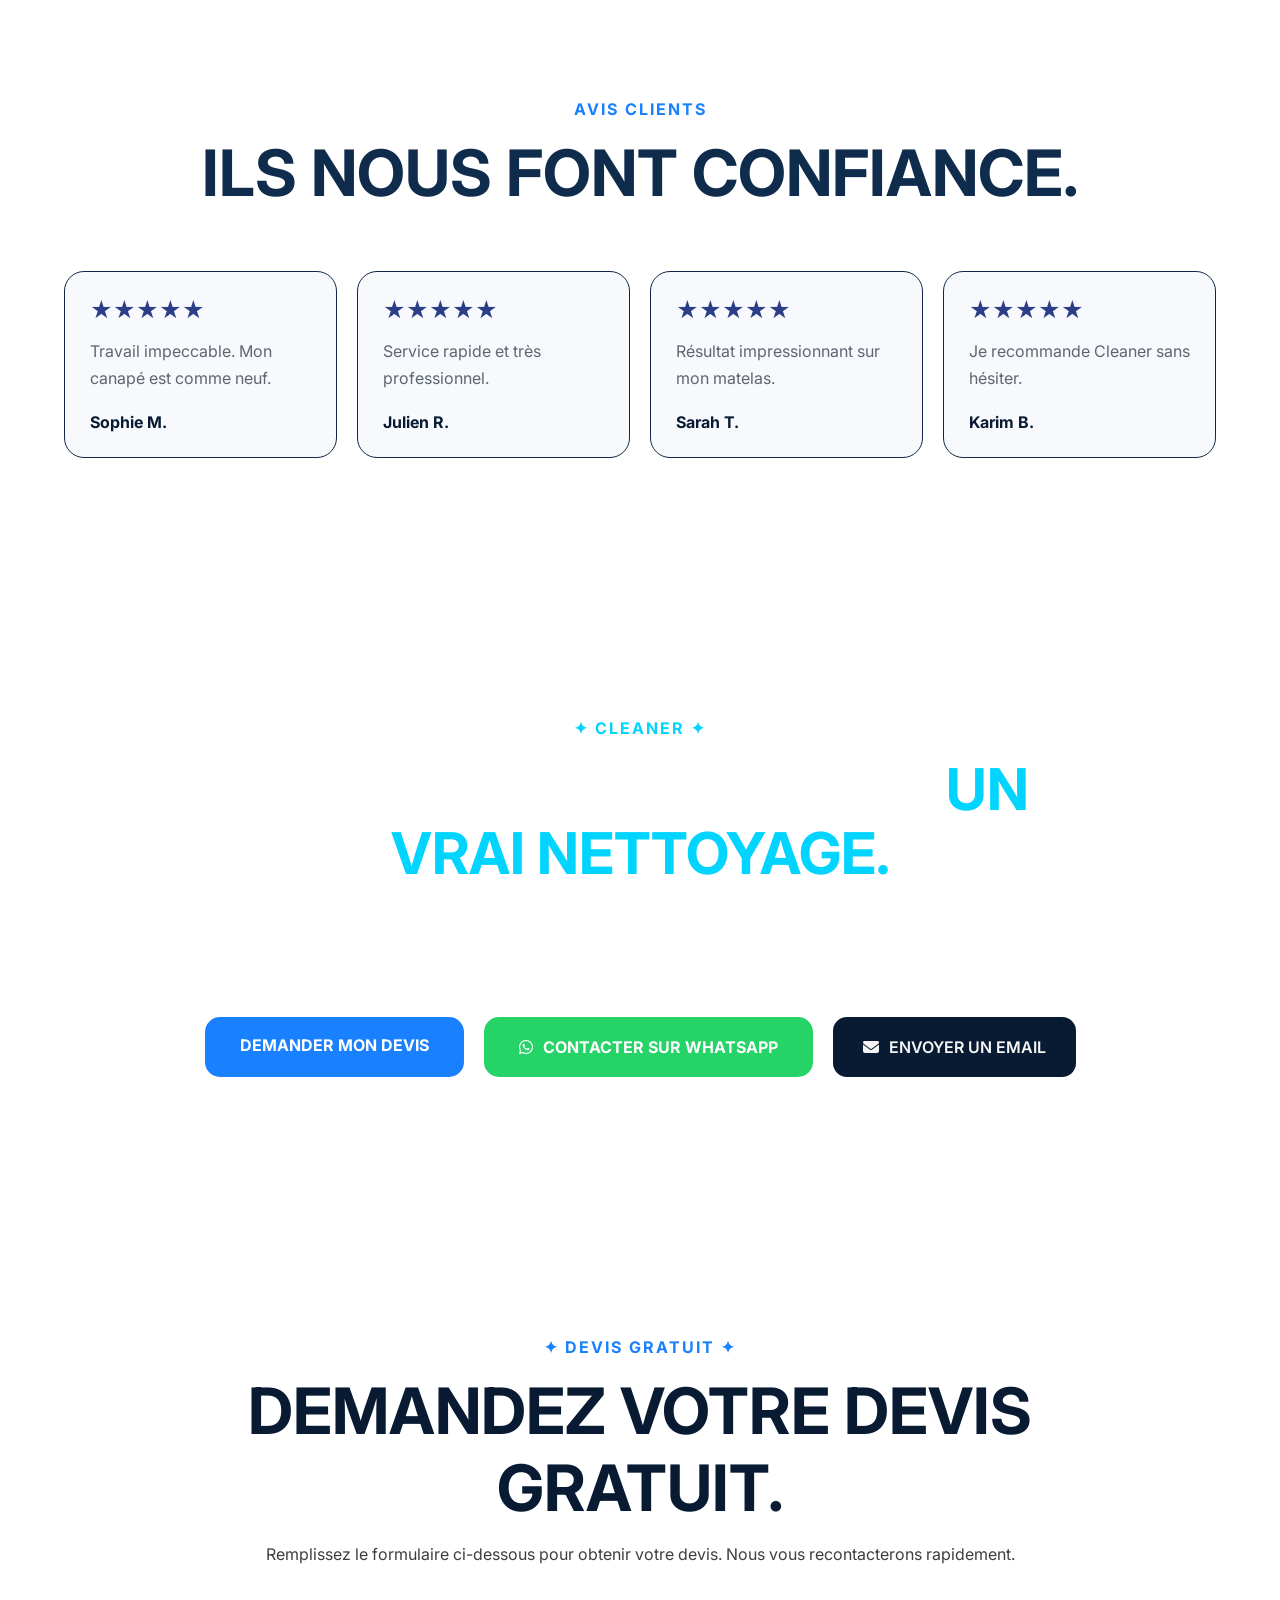
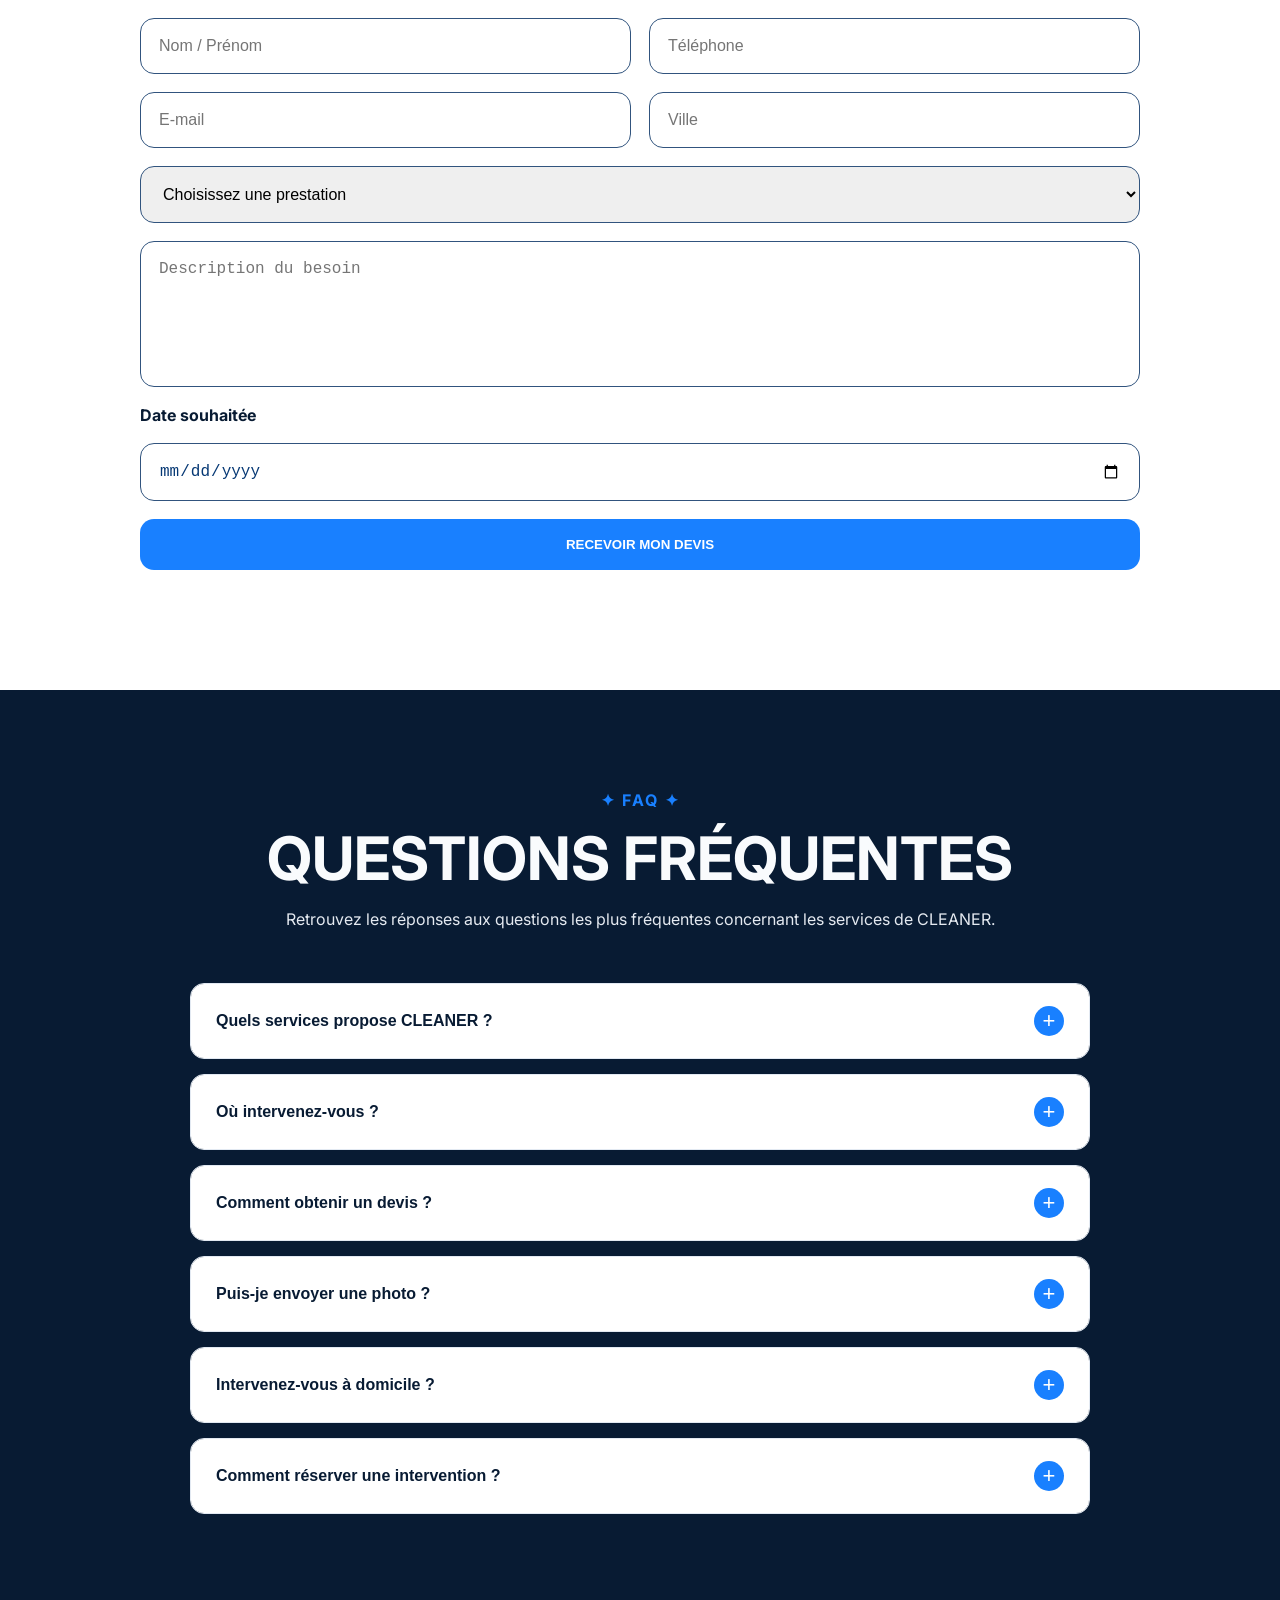
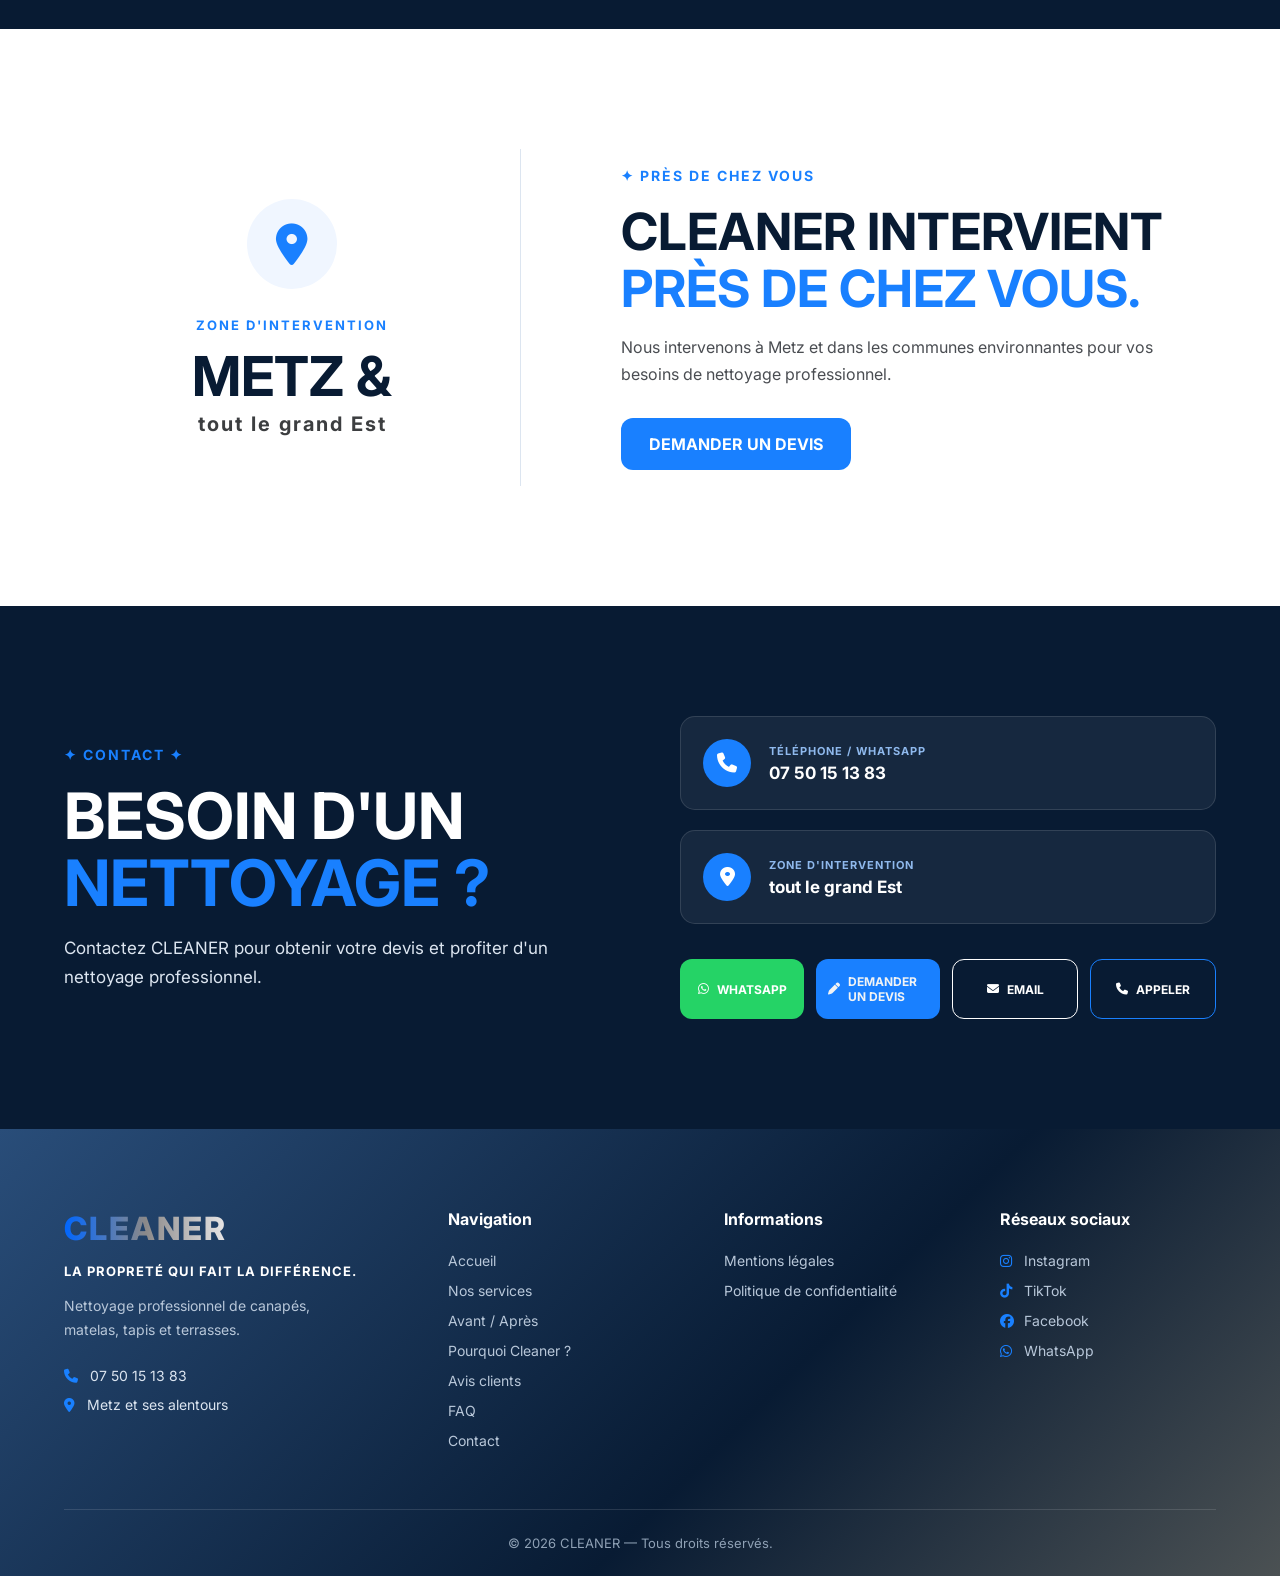
==== commit bd00f3a1: "Update index.html" ====
--- a/index.html
+++ b/index.html
@@ -236,7 +236,7 @@
             <!-- IMAGE APRÈS -->
             <img
                 class="comparison-image after-image"
-                src="avantt.png"
+                src="avanttt.png"
                 alt="Après nettoyage"
             >
 
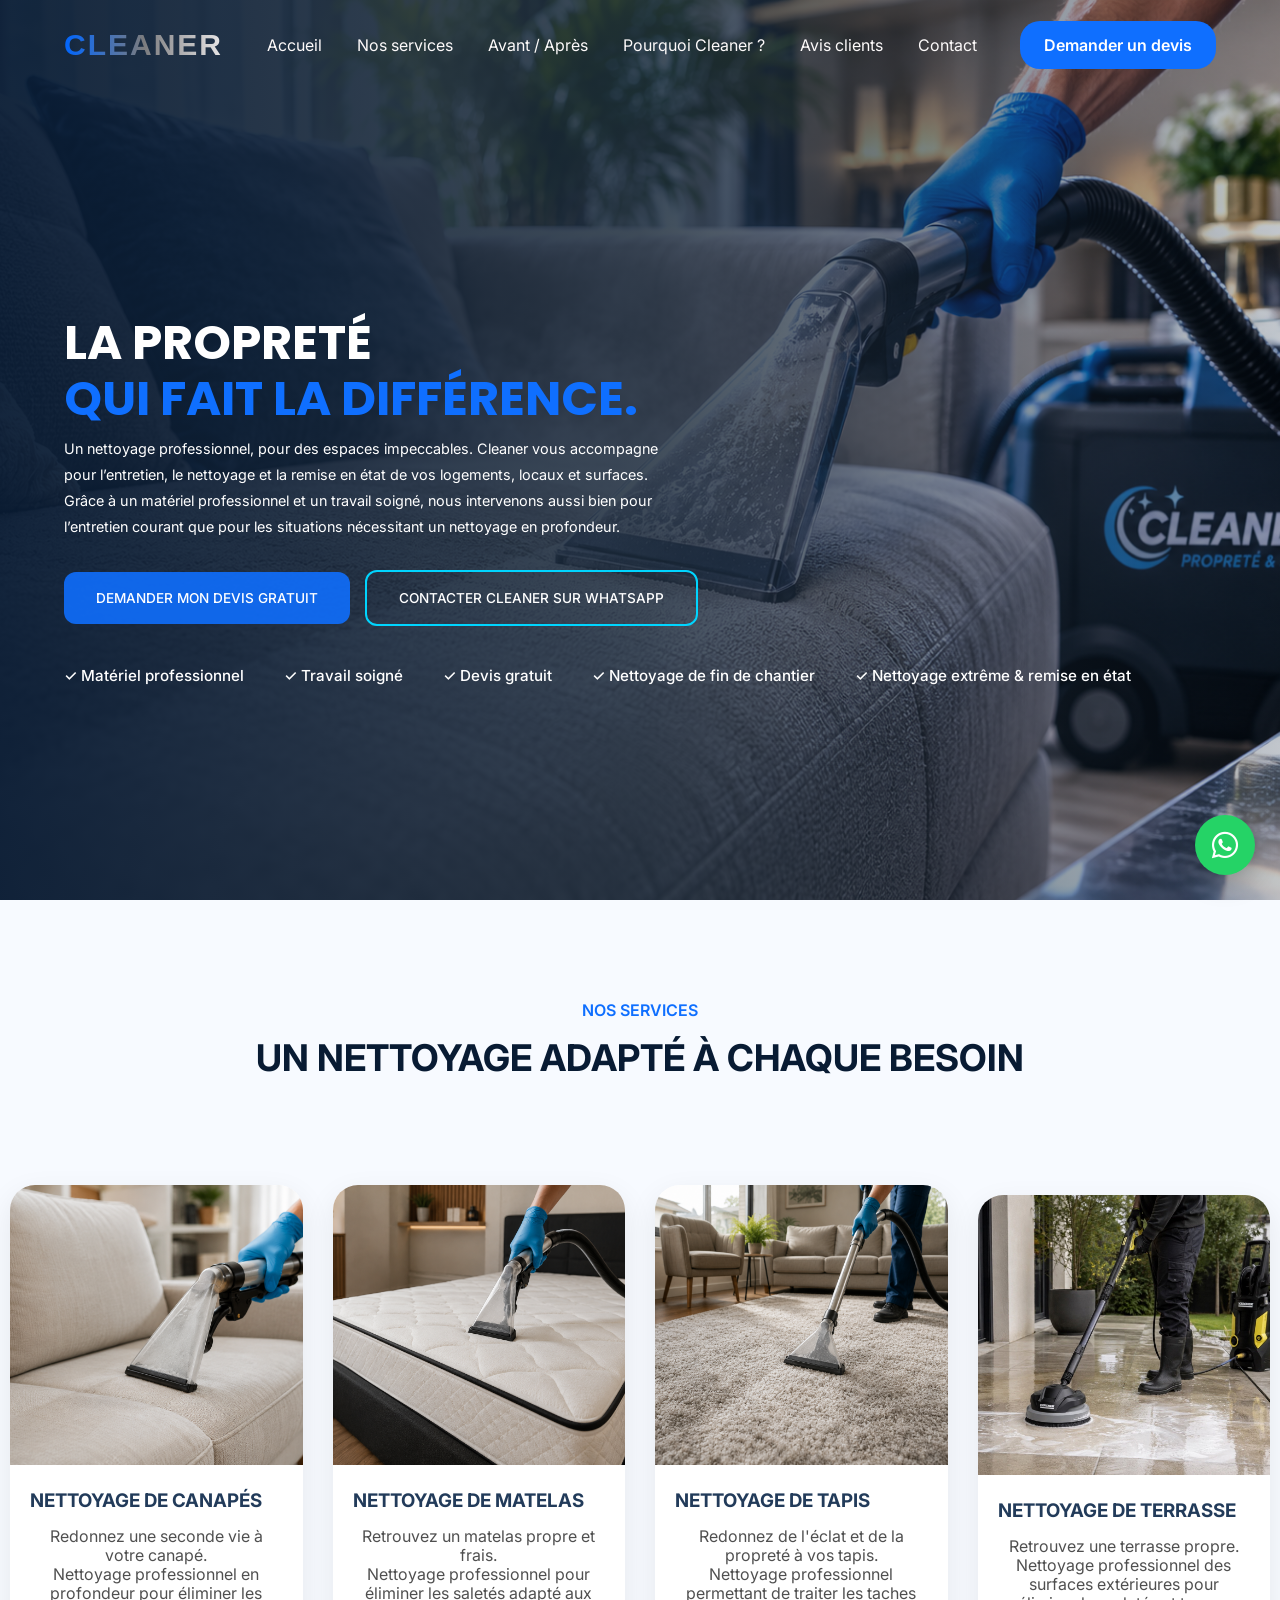
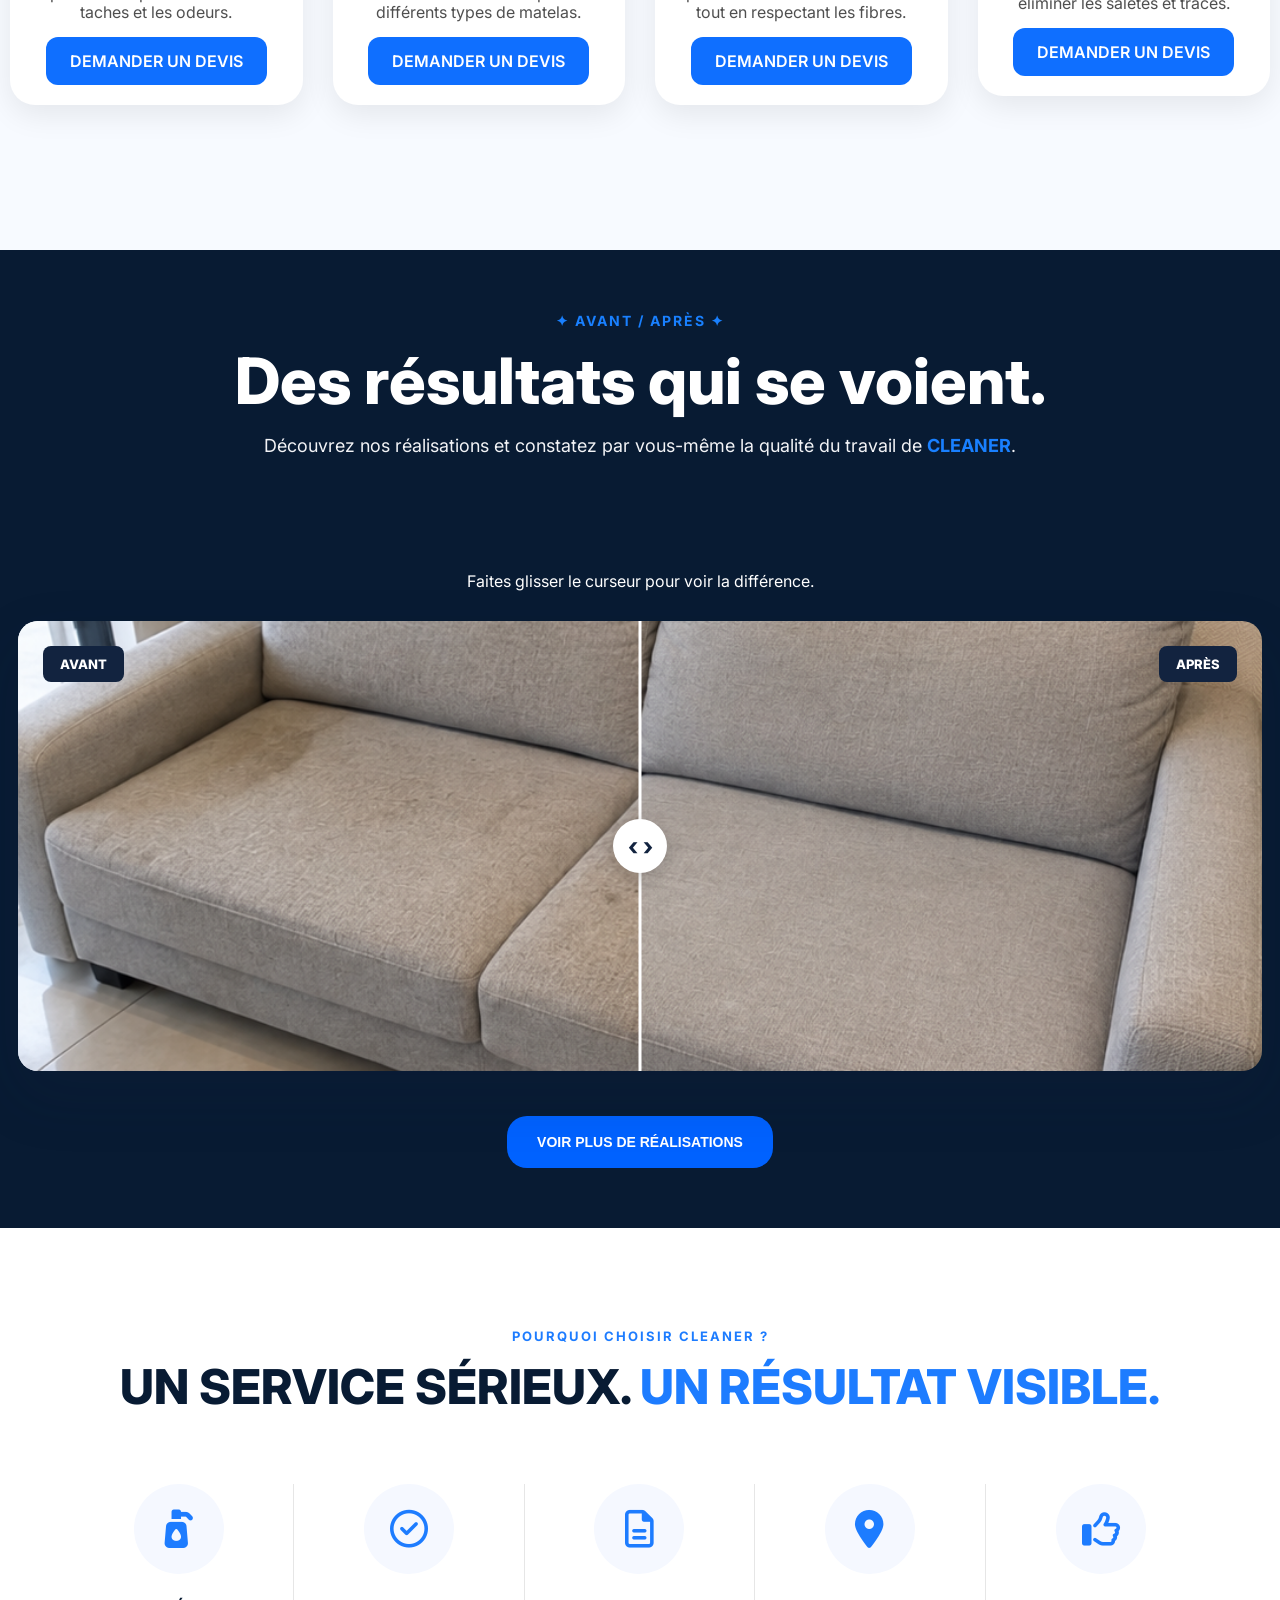
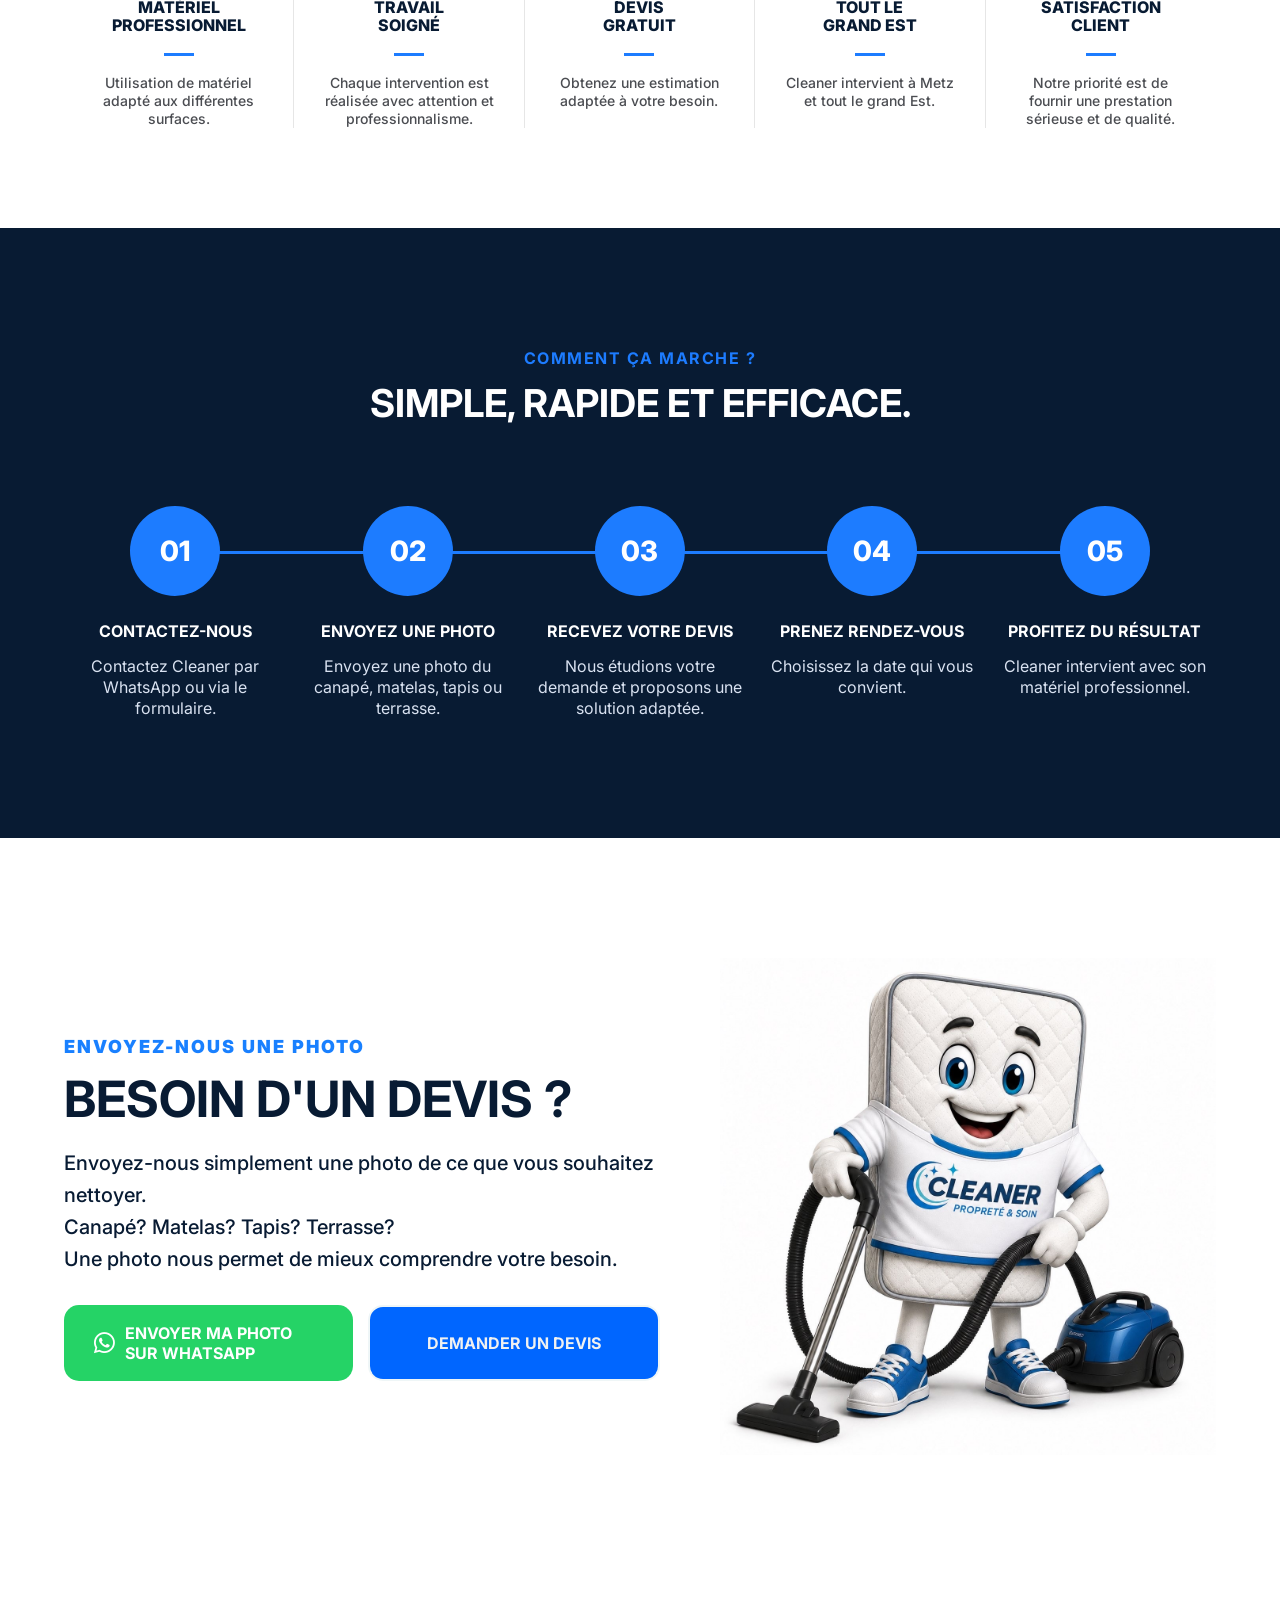
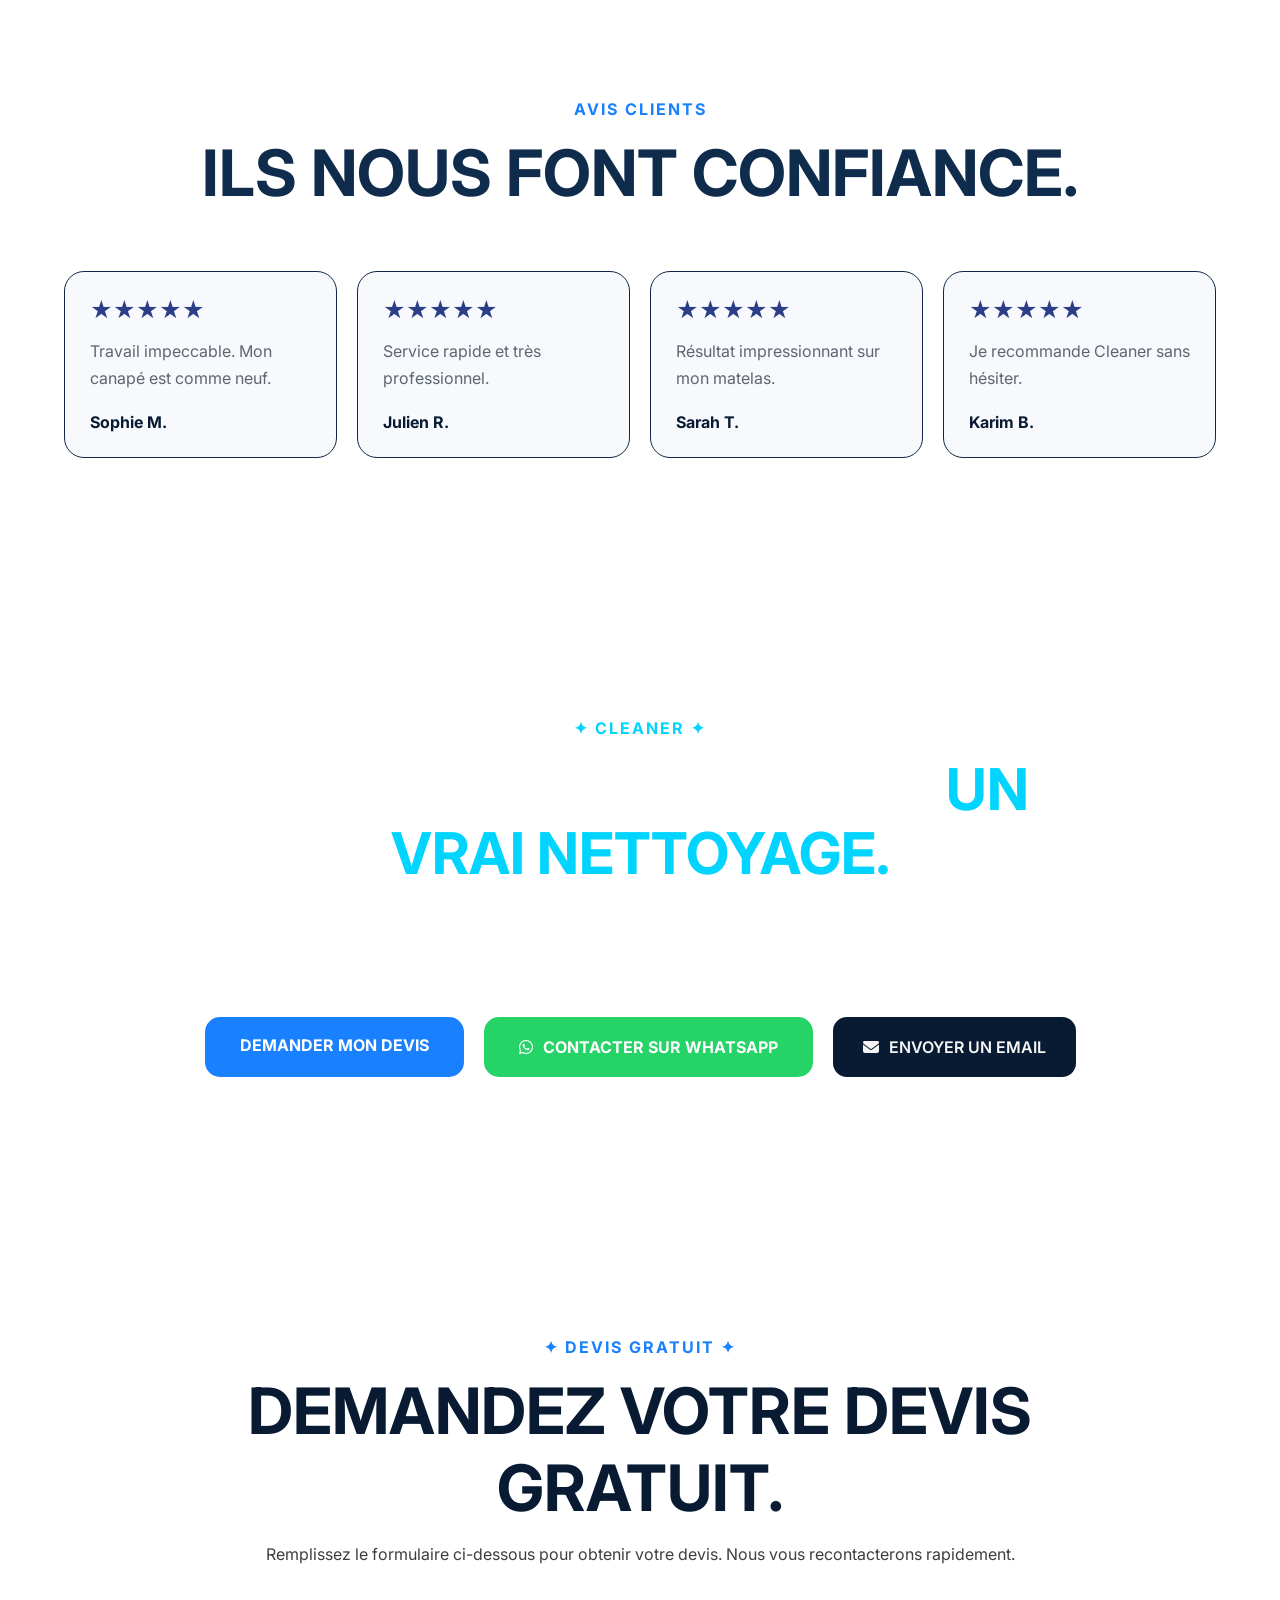
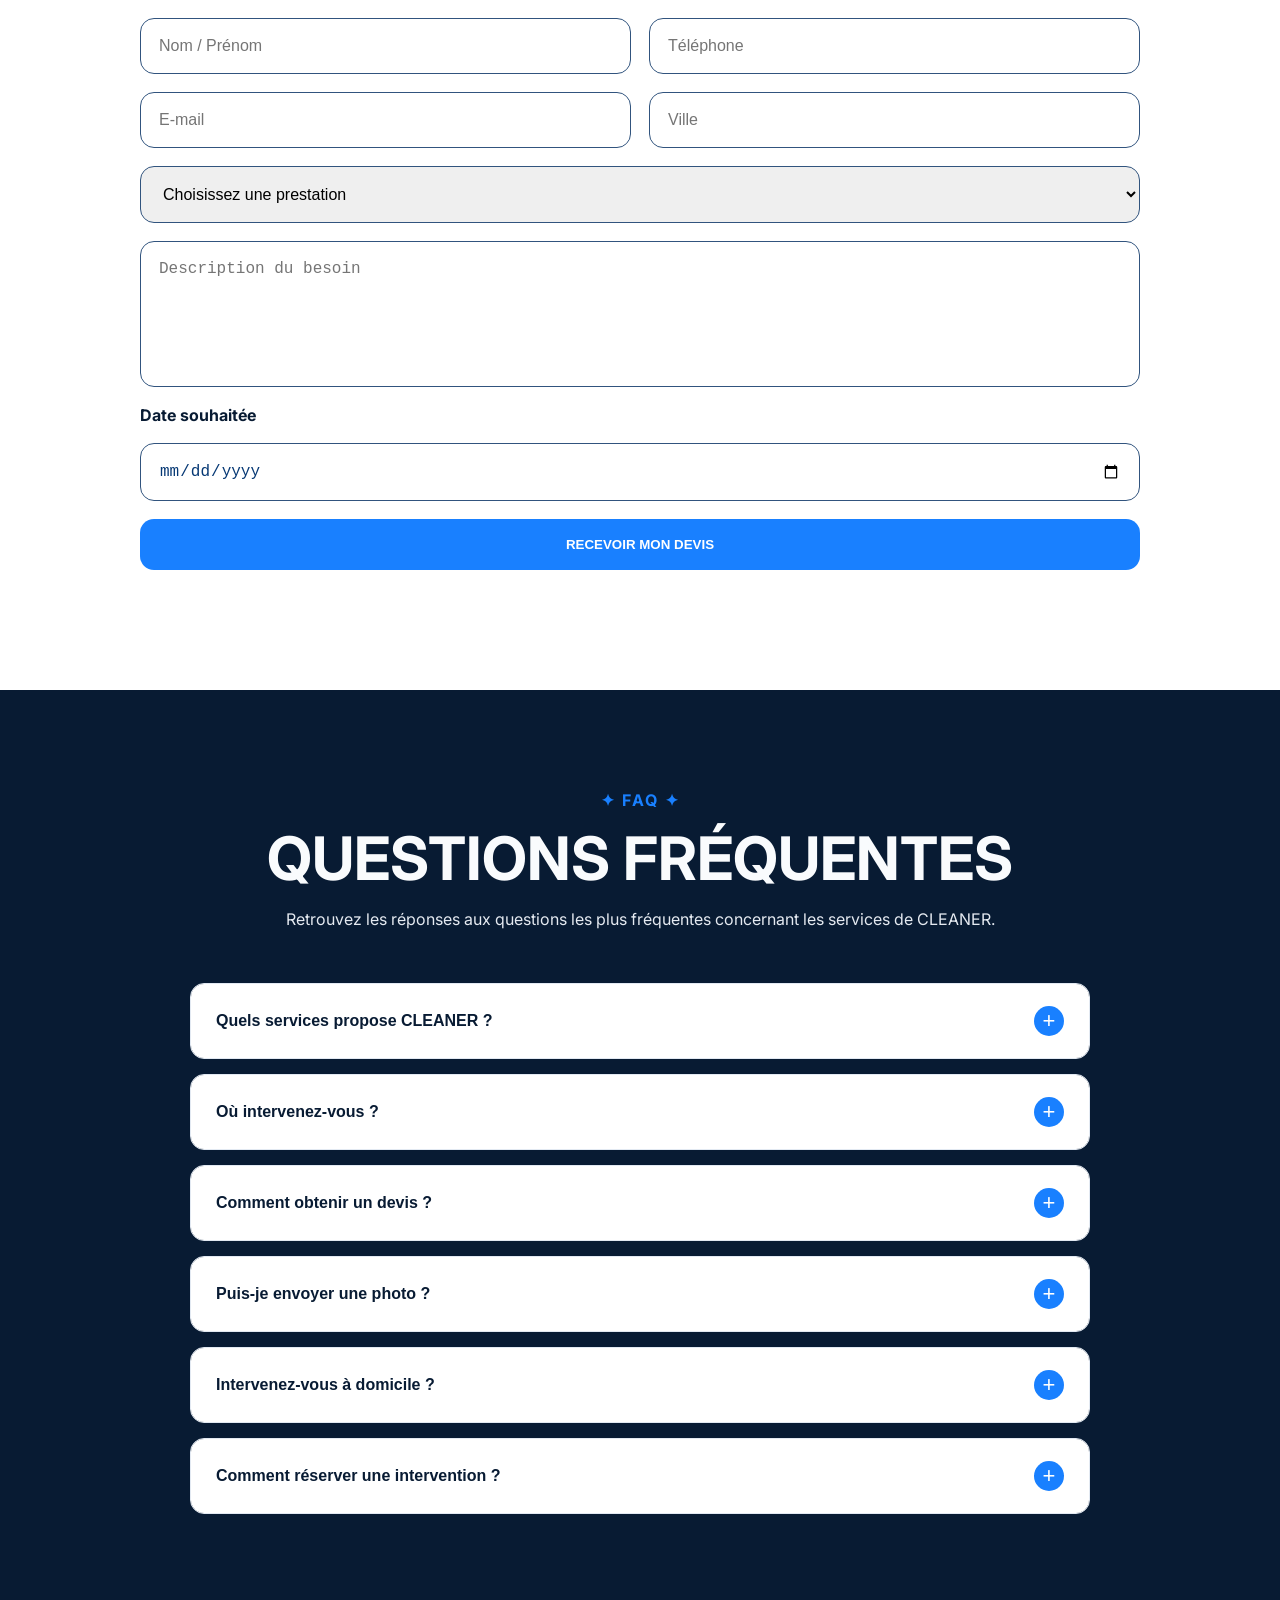
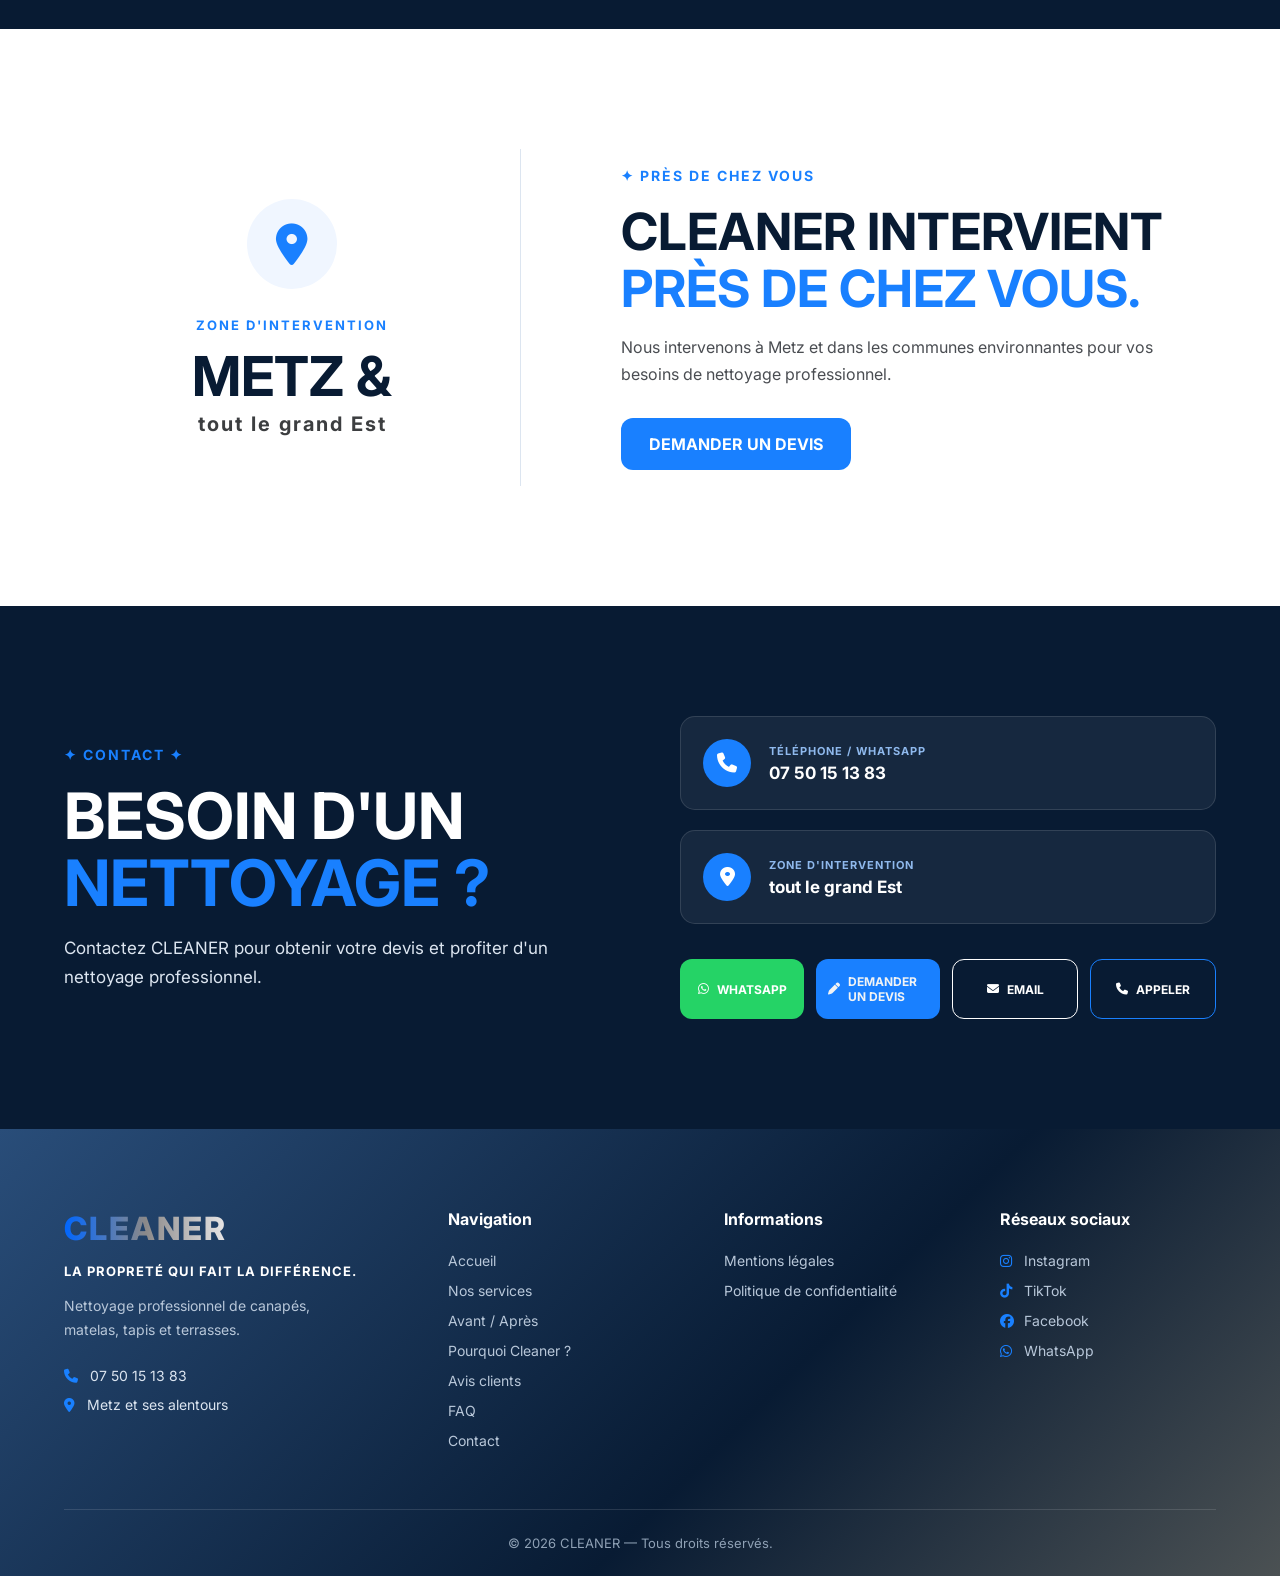
==== commit f81143fc: "Update index.html" ====
--- a/index.html
+++ b/index.html
@@ -236,7 +236,7 @@
             <!-- IMAGE APRÈS -->
             <img
                 class="comparison-image after-image"
-                src="avanttt.png"
+                src="apree.png"
                 alt="Après nettoyage"
             >
 
@@ -245,7 +245,7 @@
 
                 <img
                     class="comparison-image"
-                    src="apree.png"
+                    src="avanttt.png"
                     alt="Avant nettoyage"
                 >
 
